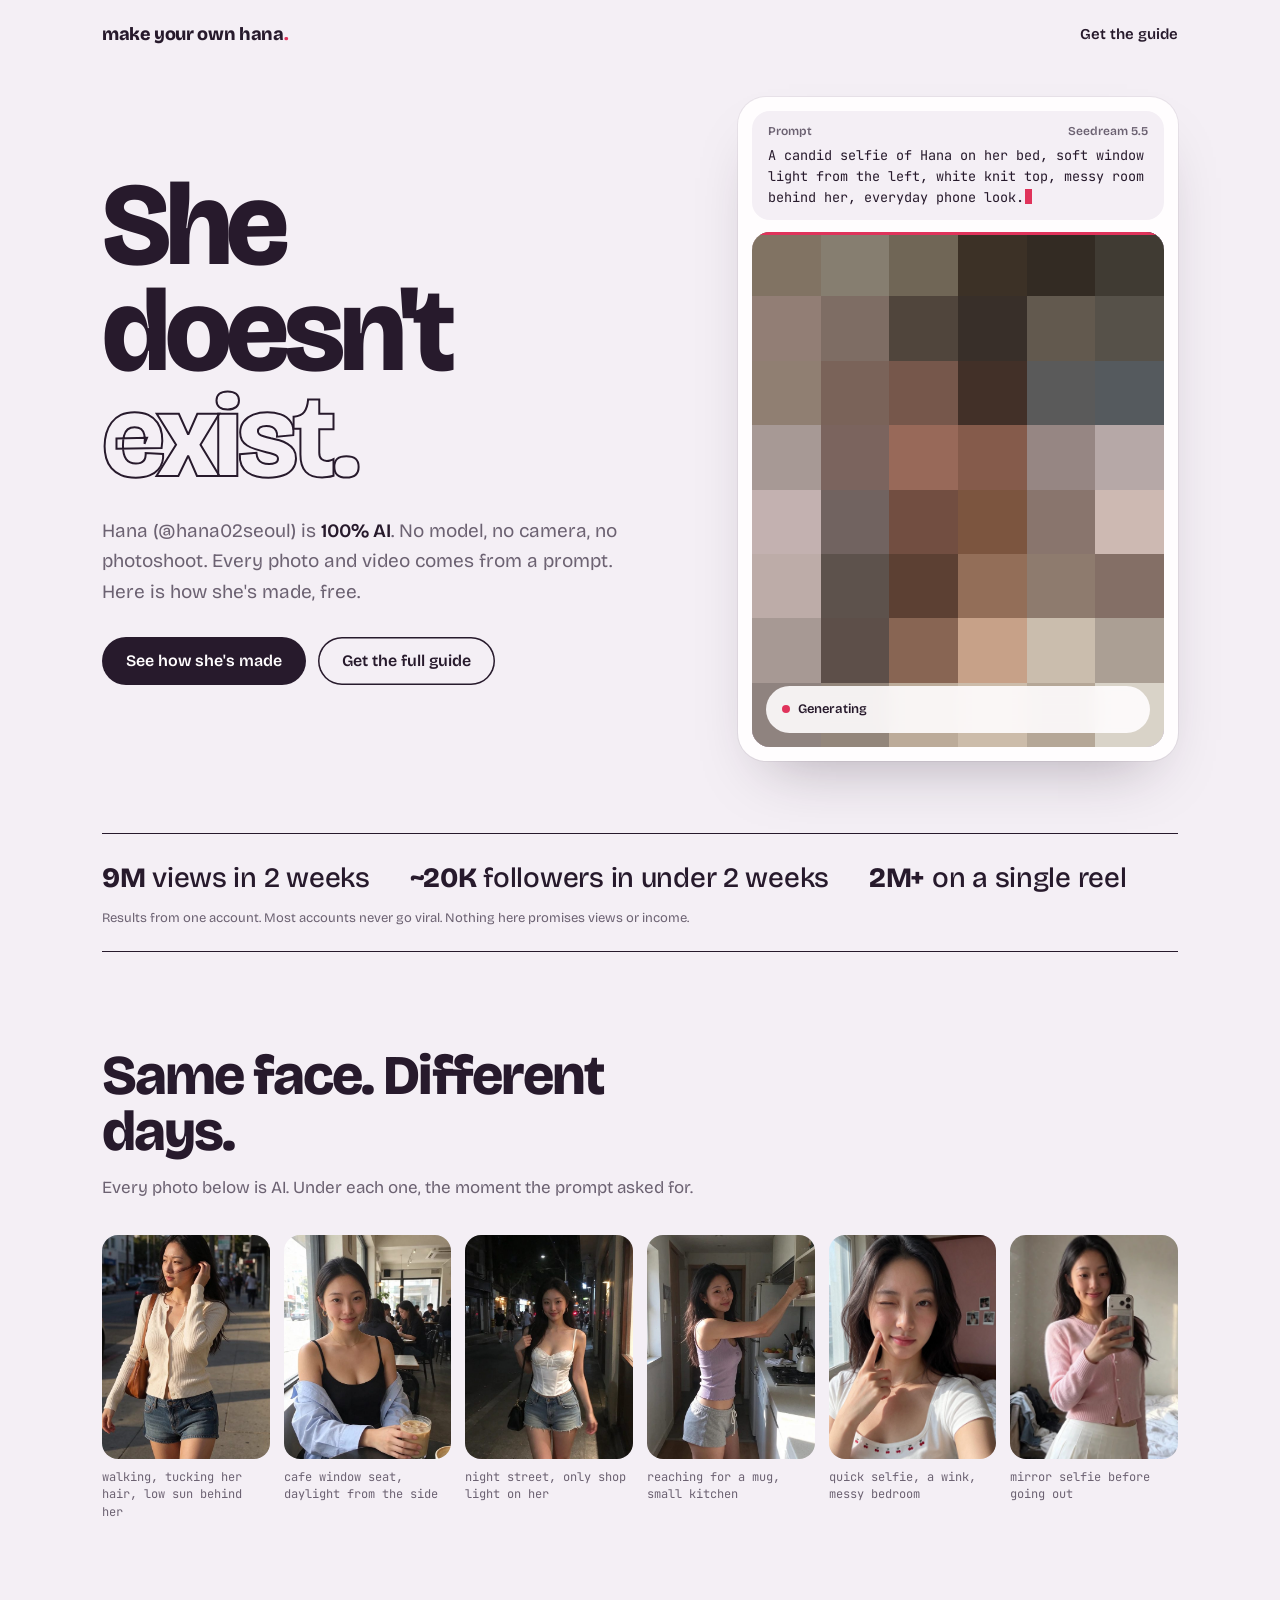
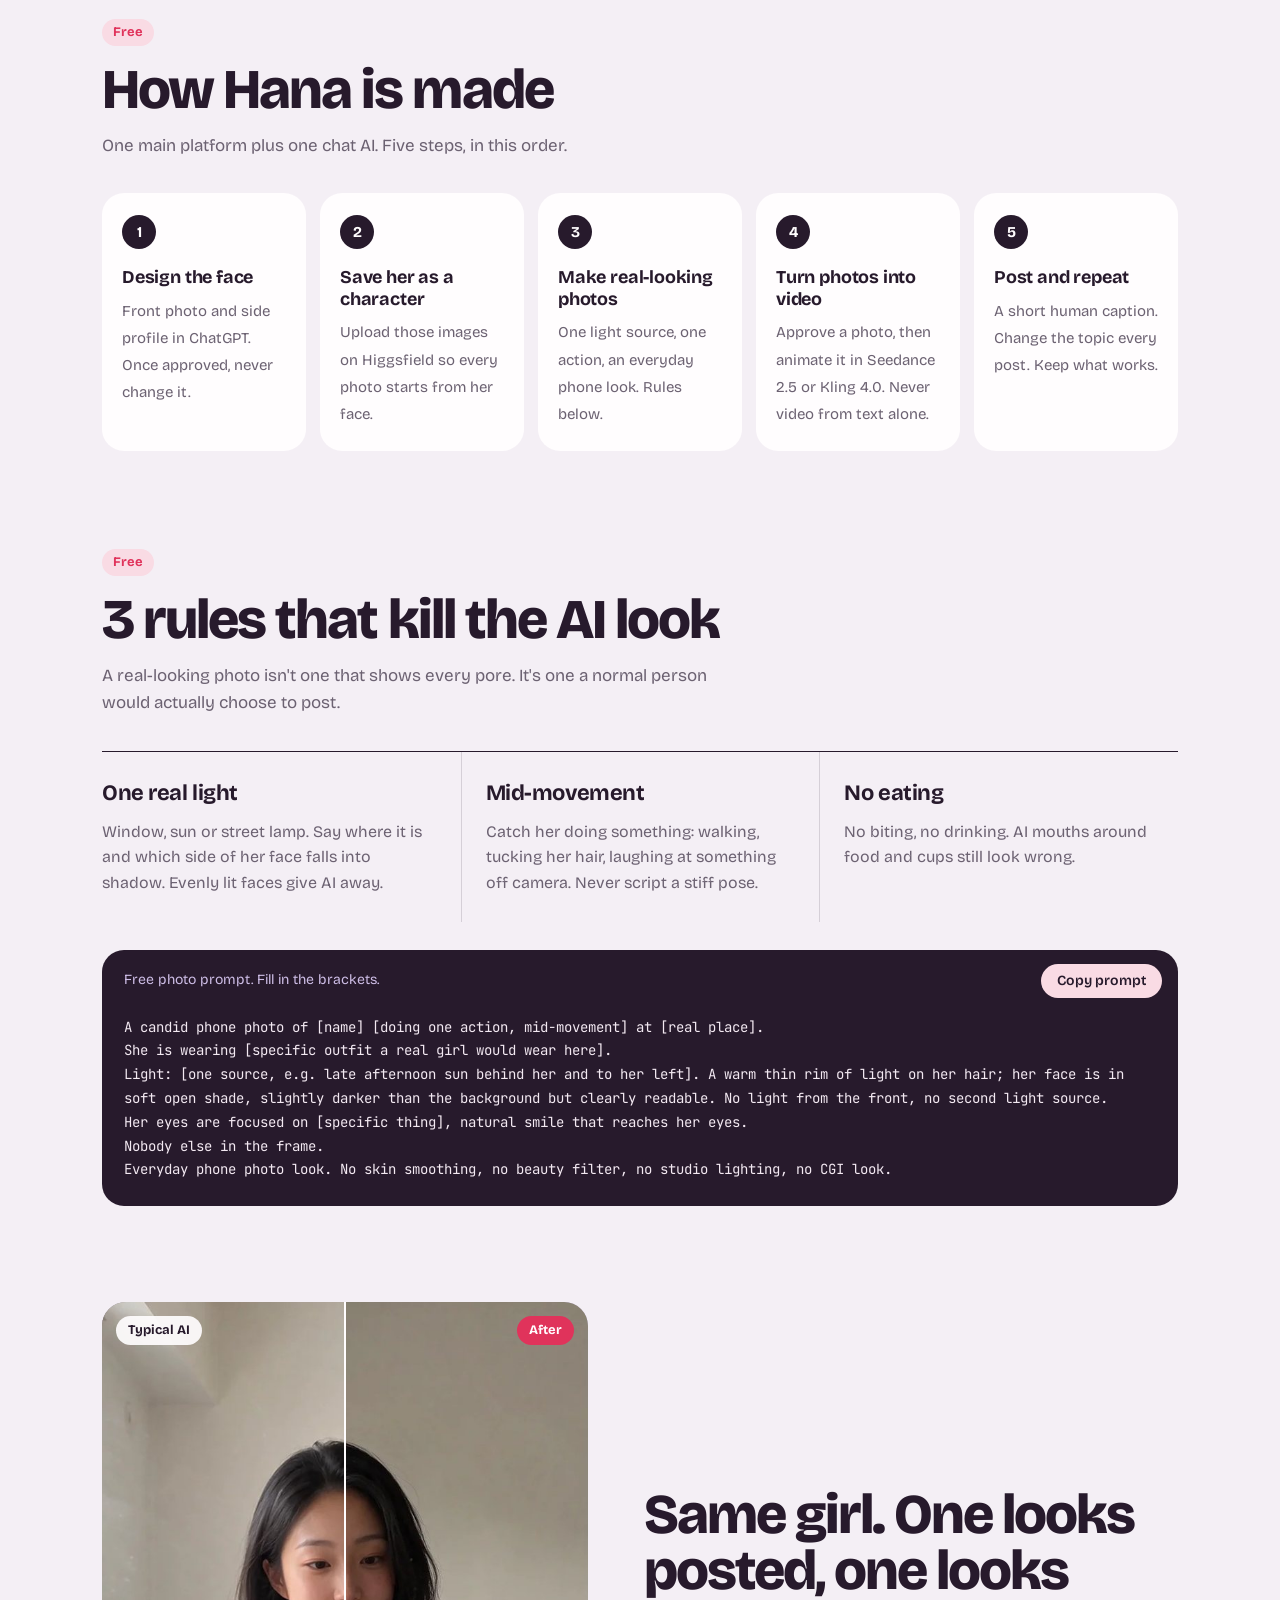
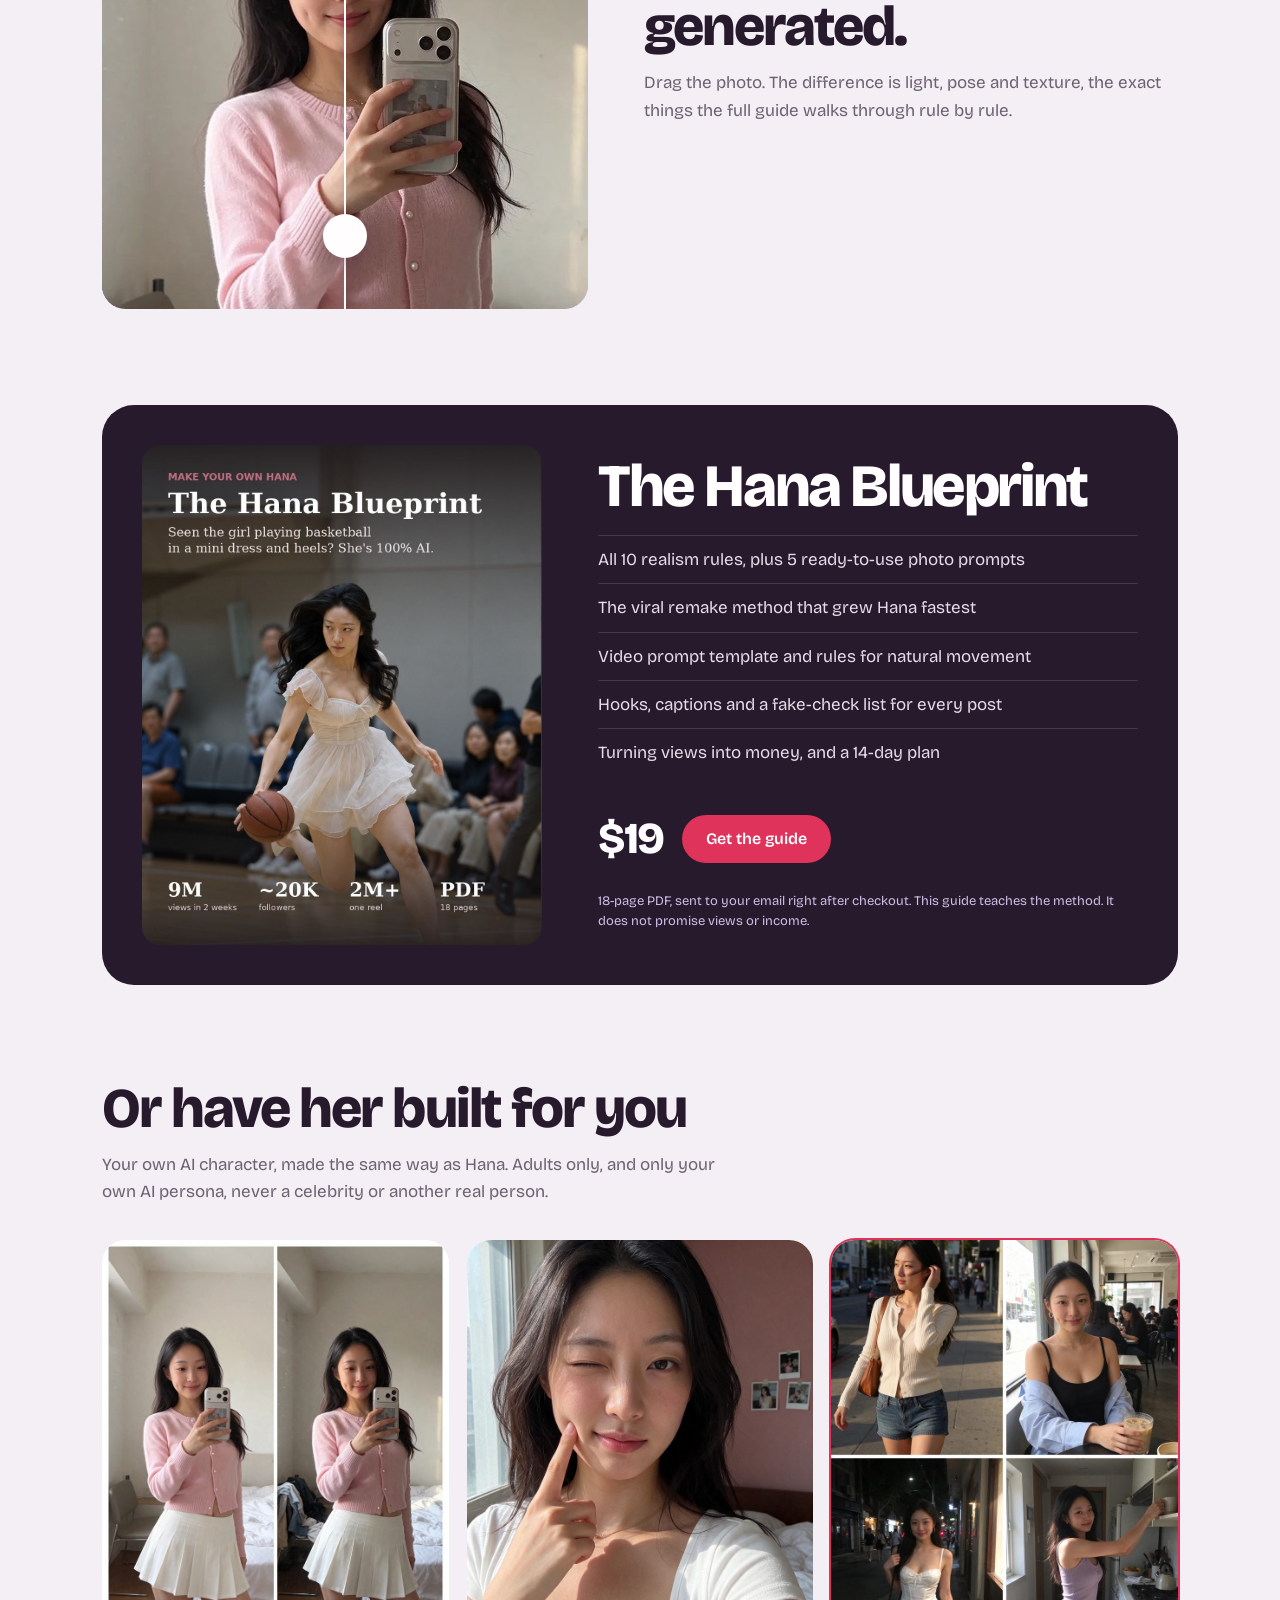
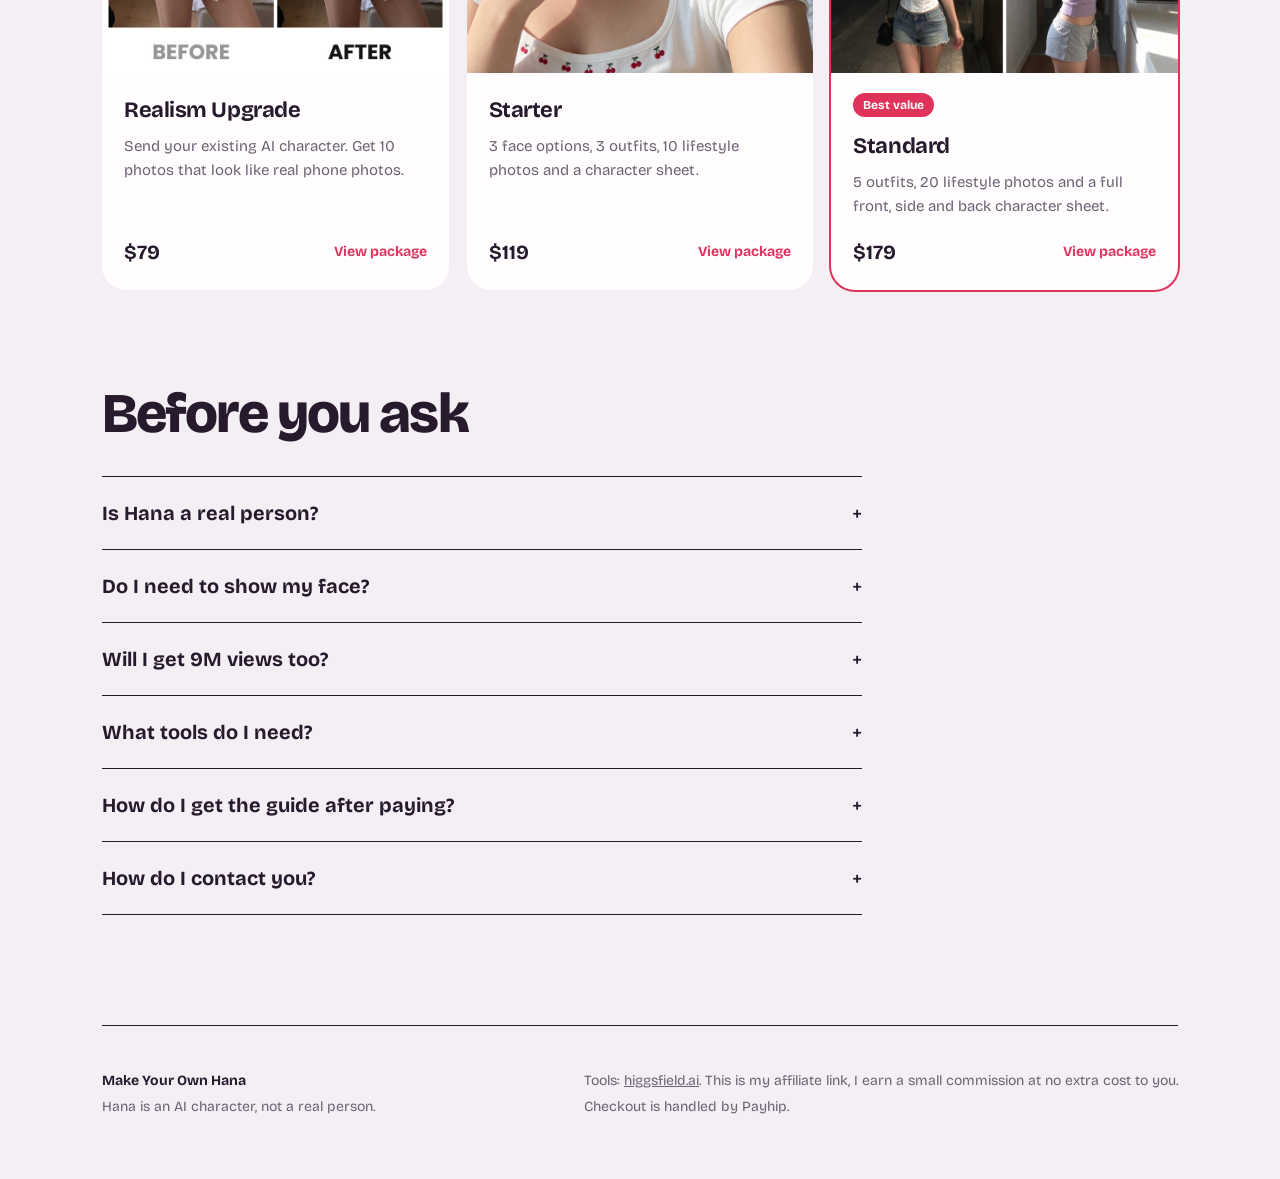
==== index.html @ d0e27e8e "Rename package images so browsers load the new Seedream versions Co-Authored-By: Claude Opus 5.5 <no" ====
<!DOCTYPE html>
<html lang="en">
<head>
<meta charset="utf-8">
<meta name="viewport" content="width=device-width, initial-scale=1">
<title>Hana is AI. Here's how she's made · Make Your Own Hana</title>
<meta name="description" content="Hana (@hana02seoul) is a 100% AI character. See how she is made, for free: the tools, the workflow and a real prompt you can copy.">
<meta property="og:title" content="Hana is AI. Here's how she's made">
<meta property="og:description" content="The tools, the workflow and a free prompt behind an AI character with 9M views in 2 weeks.">
<meta property="og:image" content="https://makeyourownhana.github.io/assets/hana-og-v2.jpg">
<meta property="og:type" content="website">
<meta name="theme-color" content="#f4eff5">
<link rel="preconnect" href="https://fonts.googleapis.com">
<link rel="preconnect" href="https://fonts.gstatic.com" crossorigin>
<link href="https://fonts.googleapis.com/css2?family=Bricolage+Grotesque:opsz,wght@12..96,400;12..96,500;12..96,700;12..96,800&family=JetBrains+Mono:wght@400;500&display=swap" rel="stylesheet">
<style>
:root{
  --pearl:#f4eff5; --plum:#271a2c; --cherry:#e0335b; --lilac:#cdbde6; --petal:#f9dbe4; --slate:#6c6272;
  --white:#fffdfe;
  --sans:"Bricolage Grotesque",system-ui,sans-serif; --mono:"JetBrains Mono",ui-monospace,monospace;
}
*{box-sizing:border-box}
html{scroll-behavior:smooth}
body{margin:0;background:var(--pearl);color:var(--plum);font:17px/1.6 var(--sans);font-optical-sizing:auto;-webkit-font-smoothing:antialiased}
img{display:block;max-width:100%}
a{color:inherit}
:focus-visible{outline:3px solid var(--cherry);outline-offset:3px;border-radius:6px}
.wrap{max-width:1120px;margin:0 auto;padding:0 22px}

/* buttons */
.btn{display:inline-flex;align-items:center;gap:8px;font:600 16px/1 var(--sans);text-decoration:none;padding:16px 24px;border-radius:999px;border:0;cursor:pointer}
.btn-main{background:var(--plum);color:var(--white)}
.btn-main:hover{background:var(--cherry)}
.btn-line{background:transparent;color:var(--plum);box-shadow:inset 0 0 0 1.5px var(--plum)}
.btn-line:hover{box-shadow:inset 0 0 0 1.5px var(--cherry);color:var(--cherry)}

/* nav */
.nav{display:flex;justify-content:space-between;align-items:center;padding:20px 0}
.logo{font-weight:800;font-size:18px;letter-spacing:-.02em;text-decoration:none}
.logo i{font-style:normal;color:var(--cherry)}
.nav a.small{font-size:15px;font-weight:600;text-decoration:none}

/* hero */
.hero{display:grid;grid-template-columns:1fr 440px;gap:56px;align-items:center;padding:28px 0 72px}
.hero h1{font-size:clamp(56px,9.2vw,124px);font-weight:800;line-height:.9;letter-spacing:-.045em;margin:0 0 26px}
.hero h1 span{display:block}
.hero h1 .ghost{color:transparent;-webkit-text-stroke:2px var(--plum)}
.lede{font-size:19px;color:var(--slate);max-width:28em;margin:0 0 30px}
.lede b{color:var(--plum);font-weight:600}
.ctas{display:flex;gap:12px;flex-wrap:wrap}

/* generator card */
.gen{background:var(--white);border-radius:28px;padding:14px;box-shadow:0 30px 60px -30px rgba(39,26,44,.35),0 0 0 1px rgba(39,26,44,.06)}
.gen-prompt{background:var(--pearl);border-radius:18px;padding:14px 16px 12px;font:13.5px/1.55 var(--mono);color:var(--plum);min-height:108px}
.gen-prompt .who{font:600 12px/1 var(--sans);color:var(--slate);margin-bottom:8px;display:flex;justify-content:space-between}
.caret{display:inline-block;width:7px;height:15px;background:var(--cherry);vertical-align:-2px;margin-left:1px;animation:blink 1s steps(1) infinite}
@keyframes blink{50%{opacity:0}}
.gen-frame{position:relative;margin-top:12px;border-radius:18px;overflow:hidden;aspect-ratio:4/5;background:linear-gradient(135deg,var(--petal),var(--lilac))}
.gen-frame canvas,.gen-frame img{position:absolute;inset:0;width:100%;height:100%;object-fit:cover}
.gen-frame canvas{image-rendering:pixelated;background:linear-gradient(135deg,var(--petal),var(--lilac))}
.gen-bar{position:absolute;left:14px;right:14px;bottom:14px;display:flex;justify-content:space-between;align-items:center;background:rgba(255,253,254,.9);backdrop-filter:blur(8px);border-radius:999px;padding:8px 8px 8px 16px;font:600 13px/1 var(--sans)}
.gen-bar .dot{width:8px;height:8px;border-radius:50%;background:var(--cherry);display:inline-block;margin-right:8px}
.gen-bar.done .dot{background:#2fae73}
.again{font:600 13px/1 var(--sans);border:0;background:var(--plum);color:var(--white);border-radius:999px;padding:9px 14px;cursor:pointer;visibility:hidden}
.gen-bar.done .again{visibility:visible}
.progress{position:absolute;left:0;top:0;height:3px;background:var(--cherry);width:0}

/* proof line */
.proof{border-top:1.5px solid var(--plum);border-bottom:1.5px solid var(--plum);padding:22px 0;display:flex;flex-wrap:wrap;gap:8px 40px;align-items:baseline}
.proof p{margin:0;font-size:clamp(20px,2.6vw,28px);font-weight:500;letter-spacing:-.01em}
.proof p strong{font-weight:800}
.proof small{display:block;flex-basis:100%;color:var(--slate);font-size:13px}

/* sections */
.sec{padding:96px 0 0}
.sec-head{max-width:620px;margin-bottom:34px}
.sec-head h2{font-size:clamp(34px,5vw,56px);font-weight:800;letter-spacing:-.035em;line-height:1;margin:0 0 14px}
.sec-head p{color:var(--slate);margin:0}
.free{display:inline-block;font:700 13px/1 var(--sans);background:var(--petal);color:var(--cherry);padding:7px 11px;border-radius:999px;margin-bottom:16px}

/* gallery: photo + the line that made it */
.strip{display:grid;grid-template-columns:repeat(6,1fr);gap:14px}
.shot figcaption{font:12px/1.45 var(--mono);color:var(--slate);margin-top:10px}
.shot img{border-radius:16px;aspect-ratio:3/4;object-fit:cover;width:100%}

/* steps */
.steps{list-style:none;margin:0;padding:0;counter-reset:s;display:grid;grid-template-columns:repeat(5,1fr);gap:14px}
.steps li{counter-increment:s;background:var(--white);border-radius:22px;padding:22px 20px 24px}
.steps li::before{content:counter(s);display:grid;place-items:center;width:34px;height:34px;border-radius:50%;background:var(--plum);color:var(--white);font-weight:700;font-size:15px;margin-bottom:18px}
.steps b{display:block;font-size:18px;line-height:1.2;margin-bottom:8px;letter-spacing:-.01em}
.steps span{color:var(--slate);font-size:15px;line-height:1.5}

/* rules */
.rules{display:grid;grid-template-columns:repeat(3,1fr);gap:0;border-top:1.5px solid var(--plum)}
.rule{padding:24px 24px 26px 0}
.rule+.rule{padding-left:24px;border-left:1px solid rgba(39,26,44,.15)}
.rule h3{margin:0 0 8px;font-size:22px;letter-spacing:-.02em}
.rule p{margin:0;color:var(--slate);font-size:16px}
.prompt{background:var(--plum);color:#f3e9f2;border-radius:22px;margin-top:28px;overflow:hidden}
.prompt-head{display:flex;justify-content:space-between;align-items:center;padding:14px 16px 14px 22px;font-size:14px;color:var(--lilac)}
.copy{font:600 14px/1 var(--sans);background:var(--petal);color:var(--plum);border:0;border-radius:999px;padding:10px 16px;cursor:pointer}
.prompt pre{margin:0;padding:4px 22px 24px;white-space:pre-wrap;font:14px/1.7 var(--mono)}

/* before / after */
.ba-wrap{display:grid;grid-template-columns:1fr 1.1fr;gap:56px;align-items:center}
.ba{position:relative;border-radius:24px;overflow:hidden;aspect-ratio:4/5;width:100%;max-width:520px;user-select:none;touch-action:pan-y;background:var(--lilac)}
.ba img{position:absolute;inset:0;width:100%;height:100%;object-fit:cover;object-position:50% 18%}
.ba .before{clip-path:inset(0 calc(100% - var(--x,50%)) 0 0)}
.ba .handle{position:absolute;top:0;bottom:0;left:var(--x,50%);width:2px;background:var(--white);transform:translateX(-1px)}
.ba .handle::after{content:"";position:absolute;top:88%;left:50%;width:44px;height:44px;margin:-22px 0 0 -22px;border-radius:50%;background:var(--white);box-shadow:0 6px 20px rgba(39,26,44,.3)}
.ba .tag{position:absolute;top:14px;font:700 13px/1 var(--sans);background:rgba(255,253,254,.92);padding:8px 12px;border-radius:999px}
.ba .tag.l{left:14px}.ba .tag.r{right:14px;background:var(--cherry);color:var(--white)}
.ba input{position:absolute;inset:0;width:100%;height:100%;opacity:0;cursor:ew-resize;margin:0}

/* offer */
.offer{display:grid;grid-template-columns:400px 1fr;gap:56px;align-items:center;background:var(--plum);color:var(--white);border-radius:32px;padding:40px}
.offer img{border-radius:18px;width:100%}
.offer h2{font-size:clamp(36px,5vw,60px);font-weight:800;letter-spacing:-.04em;line-height:.95;margin:0 0 20px}
.offer ul{margin:0 0 28px;padding:0;list-style:none}
.offer li{padding:10px 0;border-top:1px solid rgba(255,255,255,.14);color:#e6dbe8}
.buy{display:flex;align-items:center;gap:18px;flex-wrap:wrap}
.price{font-size:44px;font-weight:800;letter-spacing:-.03em}
.offer .btn-main{background:var(--cherry)}
.offer .btn-main:hover{background:var(--white);color:var(--plum)}
.offer small{display:block;margin-top:16px;color:var(--lilac);font-size:13px}

/* packages */
.pkgs{display:grid;grid-template-columns:repeat(3,1fr);gap:18px}
.pkg{background:var(--white);border-radius:24px;overflow:hidden;text-decoration:none;display:flex;flex-direction:column}
.pkg img{aspect-ratio:4/5;object-fit:cover;width:100%}
.pkg .body{padding:20px 22px 22px;display:flex;flex-direction:column;flex:1}
.pkg h3{margin:0 0 6px;font-size:22px;letter-spacing:-.02em}
.pkg p{margin:0 0 18px;color:var(--slate);font-size:15px;flex:1}
.pkg .row{display:flex;justify-content:space-between;align-items:center;font-weight:700;font-size:20px}
.pkg .row span{font-size:14px;color:var(--cherry)}
.pkg:hover .row span{text-decoration:underline}
.pkg.best{box-shadow:0 0 0 2px var(--cherry)}
.pkg .flag{align-self:flex-start;font:700 12px/1 var(--sans);background:var(--cherry);color:var(--white);padding:6px 10px;border-radius:999px;margin-bottom:12px}

/* faq */
.faq{max-width:760px}
.faq details{border-top:1.5px solid var(--plum);padding:20px 0}
.faq details:last-of-type{border-bottom:1.5px solid var(--plum)}
.faq summary{cursor:pointer;font-weight:700;font-size:20px;list-style:none;display:flex;justify-content:space-between;gap:20px}
.faq summary::-webkit-details-marker{display:none}
.faq summary::after{content:"+";font-weight:500}
.faq details[open] summary::after{content:"−"}
.faq p{color:var(--slate);margin:12px 0 0}

footer{margin-top:110px;padding:40px 0 56px;border-top:1.5px solid var(--plum);font-size:14px;color:var(--slate);display:flex;justify-content:space-between;gap:24px;flex-wrap:wrap}
footer p{margin:4px 0}
footer b{color:var(--plum)}

@media (max-width:900px){
  .hero{grid-template-columns:1fr;gap:36px;padding-bottom:56px}
  .gen{max-width:460px}
  .strip{grid-template-columns:repeat(6,62%);overflow-x:auto;scroll-snap-type:x mandatory;padding-bottom:6px}
  .shot{scroll-snap-align:start}
  .steps{grid-template-columns:1fr}
  .rules{grid-template-columns:1fr}
  .rule,.rule+.rule{padding:20px 0;border-left:0;border-top:1px solid rgba(39,26,44,.15)}
  .rule:first-child{border-top:0}
  .ba-wrap,.offer{grid-template-columns:1fr;gap:28px}
  .offer{padding:22px;border-radius:26px}
  .pkgs{grid-template-columns:1fr}
  .sec{padding-top:72px}
  body{font-size:16px}
}
@media (prefers-reduced-motion:reduce){
  html{scroll-behavior:auto}
  .caret{animation:none}
}
</style>
</head>
<body>
<div class="wrap">

  <nav class="nav">
    <a class="logo" href="#">make your own hana<i>.</i></a>
    <a class="small" href="#guide">Get the guide</a>
  </nav>

  <header class="hero">
    <div>
      <h1><span>She</span><span>doesn't</span><span class="ghost">exist.</span></h1>
      <p class="lede">Hana (@hana02seoul) is <b>100% AI</b>. No model, no camera, no photoshoot. Every photo and video comes from a prompt. Here is how she's made, free.</p>
      <div class="ctas">
        <a class="btn btn-main" href="#free">See how she's made</a>
        <a class="btn btn-line" href="#guide">Get the full guide</a>
      </div>
    </div>

    <div class="gen" aria-label="A prompt generating a photo of Hana">
      <div class="gen-prompt">
        <div class="who"><span>Prompt</span><span>Seedream 5.5</span></div>
        <span id="typed"></span><span class="caret" id="caret"></span>
      </div>
      <div class="gen-frame">
        <img id="final" src="assets/hana-hero.jpg" alt="AI-generated selfie of Hana on her bed">
        <canvas id="pix" aria-hidden="true"></canvas>
        <div class="progress" id="prog"></div>
        <div class="gen-bar" id="bar"><span id="status"><i class="dot"></i>Waiting for prompt</span><button class="again" id="again" type="button">Generate again</button></div>
      </div>
    </div>
  </header>

  <div class="proof">
    <p><strong>9M</strong> views in 2 weeks</p>
    <p><strong>~20K</strong> followers in under 2 weeks</p>
    <p><strong>2M+</strong> on a single reel</p>
    <small>Results from one account. Most accounts never go viral. Nothing here promises views or income.</small>
  </div>

  <section class="sec">
    <div class="sec-head">
      <h2>Same face. Different days.</h2>
      <p>Every photo below is AI. Under each one, the moment the prompt asked for.</p>
    </div>
    <div class="strip">
      <figure class="shot" style="margin:0"><img src="assets/hana-g1.jpg" alt="AI photo of Hana walking on a sunny street" loading="lazy"><figcaption>walking, tucking her hair, low sun behind her</figcaption></figure>
      <figure class="shot" style="margin:0"><img src="assets/hana-g2.jpg" alt="AI photo of Hana at a cafe window" loading="lazy"><figcaption>cafe window seat, daylight from the side</figcaption></figure>
      <figure class="shot" style="margin:0"><img src="assets/hana-g3.jpg" alt="AI photo of Hana walking at night" loading="lazy"><figcaption>night street, only shop light on her</figcaption></figure>
      <figure class="shot" style="margin:0"><img src="assets/hana-g4.jpg" alt="AI photo of Hana reaching into a kitchen cabinet" loading="lazy"><figcaption>reaching for a mug, small kitchen</figcaption></figure>
      <figure class="shot" style="margin:0"><img src="assets/hana-wink.jpg" alt="AI selfie of Hana winking" loading="lazy"><figcaption>quick selfie, a wink, messy bedroom</figcaption></figure>
      <figure class="shot" style="margin:0"><img src="assets/hana-after.jpg" alt="AI mirror selfie of Hana" loading="lazy"><figcaption>mirror selfie before going out</figcaption></figure>
    </div>
  </section>

  <section class="sec" id="free">
    <div class="sec-head">
      <span class="free">Free</span>
      <h2>How Hana is made</h2>
      <p>One main platform plus one chat AI. Five steps, in this order.</p>
    </div>
    <ol class="steps">
      <li><b>Design the face</b><span>Front photo and side profile in ChatGPT. Once approved, never change it.</span></li>
      <li><b>Save her as a character</b><span>Upload those images on Higgsfield so every photo starts from her face.</span></li>
      <li><b>Make real-looking photos</b><span>One light source, one action, an everyday phone look. Rules below.</span></li>
      <li><b>Turn photos into video</b><span>Approve a photo, then animate it in Seedance 2.5 or Kling 4.0. Never video from text alone.</span></li>
      <li><b>Post and repeat</b><span>A short human caption. Change the topic every post. Keep what works.</span></li>
    </ol>
  </section>

  <section class="sec">
    <div class="sec-head">
      <span class="free">Free</span>
      <h2>3 rules that kill the AI look</h2>
      <p>A real-looking photo isn't one that shows every pore. It's one a normal person would actually choose to post.</p>
    </div>
    <div class="rules">
      <div class="rule"><h3>One real light</h3><p>Window, sun or street lamp. Say where it is and which side of her face falls into shadow. Evenly lit faces give AI away.</p></div>
      <div class="rule"><h3>Mid-movement</h3><p>Catch her doing something: walking, tucking her hair, laughing at something off camera. Never script a stiff pose.</p></div>
      <div class="rule"><h3>No eating</h3><p>No biting, no drinking. AI mouths around food and cups still look wrong.</p></div>
    </div>
    <div class="prompt">
      <div class="prompt-head"><span>Free photo prompt. Fill in the brackets.</span><button class="copy" type="button" data-target="p-photo">Copy prompt</button></div>
<pre id="p-photo">A candid phone photo of [name] [doing one action, mid-movement] at [real place].
She is wearing [specific outfit a real girl would wear here].
Light: [one source, e.g. late afternoon sun behind her and to her left]. A warm thin rim of light on her hair; her face is in soft open shade, slightly darker than the background but clearly readable. No light from the front, no second light source.
Her eyes are focused on [specific thing], natural smile that reaches her eyes.
Nobody else in the frame.
Everyday phone photo look. No skin smoothing, no beauty filter, no studio lighting, no CGI look.</pre>
    </div>
  </section>

  <section class="sec">
    <div class="ba-wrap">
      <div class="ba" id="ba" style="--x:50%">
        <img class="after" src="assets/hana-after.jpg" alt="After: realistic phone-photo version">
        <img class="before" src="assets/hana-before.jpg" alt="Before: typical AI render">
        <div class="handle"></div>
        <span class="tag l">Typical AI</span><span class="tag r">After</span>
        <input type="range" min="0" max="100" value="50" id="baRange" aria-label="Drag to compare before and after">
      </div>
      <div class="sec-head" style="margin:0">
        <h2>Same girl. One looks posted, one looks generated.</h2>
        <p>Drag the photo. The difference is light, pose and texture, the exact things the full guide walks through rule by rule.</p>
      </div>
    </div>
  </section>

  <section class="sec" id="guide">
    <div class="offer">
      <img src="assets/hana-blueprint.jpg" alt="The Hana Blueprint cover" loading="lazy">
      <div>
        <h2>The Hana Blueprint</h2>
        <ul>
          <li>All 10 realism rules, plus 5 ready-to-use photo prompts</li>
          <li>The viral remake method that grew Hana fastest</li>
          <li>Video prompt template and rules for natural movement</li>
          <li>Hooks, captions and a fake-check list for every post</li>
          <li>Turning views into money, and a 14-day plan</li>
        </ul>
        <div class="buy"><span class="price">$19</span><a class="btn btn-main" href="https://payhip.com/b/Blaw1">Get the guide</a></div>
        <small>18-page PDF, sent to your email right after checkout. This guide teaches the method. It does not promise views or income.</small>
      </div>
    </div>
  </section>

  <section class="sec">
    <div class="sec-head">
      <h2>Or have her built for you</h2>
      <p>Your own AI character, made the same way as Hana. Adults only, and only your own AI persona, never a celebrity or another real person.</p>
    </div>
    <div class="pkgs">
      <a class="pkg" href="https://payhip.com/b/854OE">
        <img src="assets/hana-realism-v2.jpg" alt="Realism upgrade before and after" loading="lazy">
        <div class="body"><h3>Realism Upgrade</h3><p>Send your existing AI character. Get 10 photos that look like real phone photos.</p><div class="row">$79 <span>View package</span></div></div>
      </a>
      <a class="pkg" href="https://payhip.com/b/GBrcQ">
        <img src="assets/hana-wink.jpg" alt="Starter package example" loading="lazy">
        <div class="body"><h3>Starter</h3><p>3 face options, 3 outfits, 10 lifestyle photos and a character sheet.</p><div class="row">$119 <span>View package</span></div></div>
      </a>
      <a class="pkg best" href="https://payhip.com/b/8gdJG">
        <img src="assets/hana-standard-v2.jpg" alt="Standard package example" loading="lazy">
        <div class="body"><span class="flag">Best value</span><h3>Standard</h3><p>5 outfits, 20 lifestyle photos and a full front, side and back character sheet.</p><div class="row">$179 <span>View package</span></div></div>
      </a>
    </div>
  </section>

  <section class="sec faq">
    <div class="sec-head"><h2>Before you ask</h2></div>
    <details><summary>Is Hana a real person?</summary><p>No. Hana is fully AI-generated, and her Instagram is labelled as AI.</p></details>
    <details><summary>Do I need to show my face?</summary><p>No. That's the point. The character is the face.</p></details>
    <details><summary>Will I get 9M views too?</summary><p>Nobody can promise that. Hana's numbers come from one account, and most accounts never go viral. What you get is the method and the mistakes to avoid.</p></details>
    <details><summary>What tools do I need?</summary><p>Higgsfield for photos and videos, and ChatGPT for the first face design. Check current prices yourself before you pay.</p></details>
    <details><summary>How do I get the guide after paying?</summary><p>Checkout runs on Payhip. The PDF is emailed to you automatically right after payment.</p></details>
    <details><summary>How do I contact you?</summary><p>Email <a href="mailto:hana02seoul@gmail.com">hana02seoul@gmail.com</a>.</p></details>
  </section>

  <footer>
    <div>
      <p><b>Make Your Own Hana</b></p>
      <p>Hana is an AI character, not a real person.</p>
    </div>
    <div>
      <p>Tools: <a href="https://higgsfield.ai?fpr=alittleai">higgsfield.ai</a>. This is my affiliate link, I earn a small commission at no extra cost to you.</p>
      <p>Checkout is handled by Payhip.</p>
    </div>
  </footer>

</div>
<script>
(function(){
  var text="A candid selfie of Hana on her bed, soft window light from the left, white knit top, messy room behind her, everyday phone look.";
  var typed=document.getElementById('typed'),caret=document.getElementById('caret'),
      cv=document.getElementById('pix'),img=document.getElementById('final'),
      bar=document.getElementById('bar'),status=document.getElementById('status'),
      prog=document.getElementById('prog'),again=document.getElementById('again'),
      ctx=cv.getContext('2d');
  var reduce=window.matchMedia('(prefers-reduced-motion: reduce)').matches;
  var run=0;

  function setStatus(t,done){status.innerHTML='<i class="dot"></i>'+t;bar.classList.toggle('done',!!done)}
  function size(){var r=cv.getBoundingClientRect();cv.width=Math.round(r.width);cv.height=Math.round(r.height)}
  function cover(sw,sh,dw,dh){var s=Math.max(dw/sw,dh/sh);return [(sw-dw/s)/2,(sh-dh/s)/2,dw/s,dh/s]}
  function draw(block){
    var w=cv.width,h=cv.height,sw=Math.max(1,Math.round(w/block)),sh=Math.max(1,Math.round(h/block));
    var c=cover(img.naturalWidth,img.naturalHeight,w,h);
    var t=document.createElement('canvas');t.width=sw;t.height=sh;
    t.getContext('2d').drawImage(img,c[0],c[1],c[2],c[3],0,0,sw,sh);
    ctx.imageSmoothingEnabled=false;ctx.clearRect(0,0,w,h);ctx.drawImage(t,0,0,sw,sh,0,0,w,h);
  }
  function finish(){cv.style.opacity=0;prog.style.width='100%';setStatus('Done in 4.2s',true);caret.style.display='none'}

  function start(){
    var id=++run;
    typed.textContent='';caret.style.display='';cv.style.opacity=1;cv.style.transition='none';
    prog.style.transition='none';prog.style.width='0';
    if(reduce){typed.textContent=text;finish();return}
    size();ctx.fillStyle='#e9dff0';ctx.fillRect(0,0,cv.width,cv.height);
    setStatus('Writing prompt',false);
    var i=0;
    (function type(){
      if(id!==run)return;
      i+=2;typed.textContent=text.slice(0,i);
      if(i<text.length){setTimeout(type,28)}else{render()}
    })();
    function render(){
      setStatus('Generating',false);
      prog.style.transition='width 2.6s linear';prog.style.width='100%';
      var steps=[64,40,24,14,8,4,2],k=0;
      (function step(){
        if(id!==run)return;
        draw(steps[k]);k++;
        if(k<steps.length){setTimeout(step,370)}
        else{cv.style.transition='opacity .5s ease';setTimeout(function(){if(id===run)finish()},120)}
      })();
    }
  }
  again.addEventListener('click',start);
  function go(){
    if('IntersectionObserver' in window){
      var io=new IntersectionObserver(function(e){if(e[0].isIntersecting){io.disconnect();start()}},{threshold:.4});
      io.observe(cv);
    }else start();
  }
  if(img.complete&&img.naturalWidth)go();else img.addEventListener('load',go);

  // before / after
  var ba=document.getElementById('ba'),r=document.getElementById('baRange');
  r.addEventListener('input',function(){ba.style.setProperty('--x',r.value+'%')});

  // copy
  document.querySelectorAll('.copy').forEach(function(btn){
    btn.addEventListener('click',function(){
      var t=document.getElementById(btn.dataset.target).innerText,orig=btn.textContent;
      function done(){btn.textContent='Copied';setTimeout(function(){btn.textContent=orig},1600)}
      function fallback(){var a=document.createElement('textarea');a.value=t;document.body.appendChild(a);a.select();try{document.execCommand('copy');done()}catch(e){btn.textContent='Long-press to copy'}document.body.removeChild(a)}
      if(navigator.clipboard&&window.isSecureContext){navigator.clipboard.writeText(t).then(done,fallback)}else fallback();
    });
  });
})();
</script>
</body>
</html>
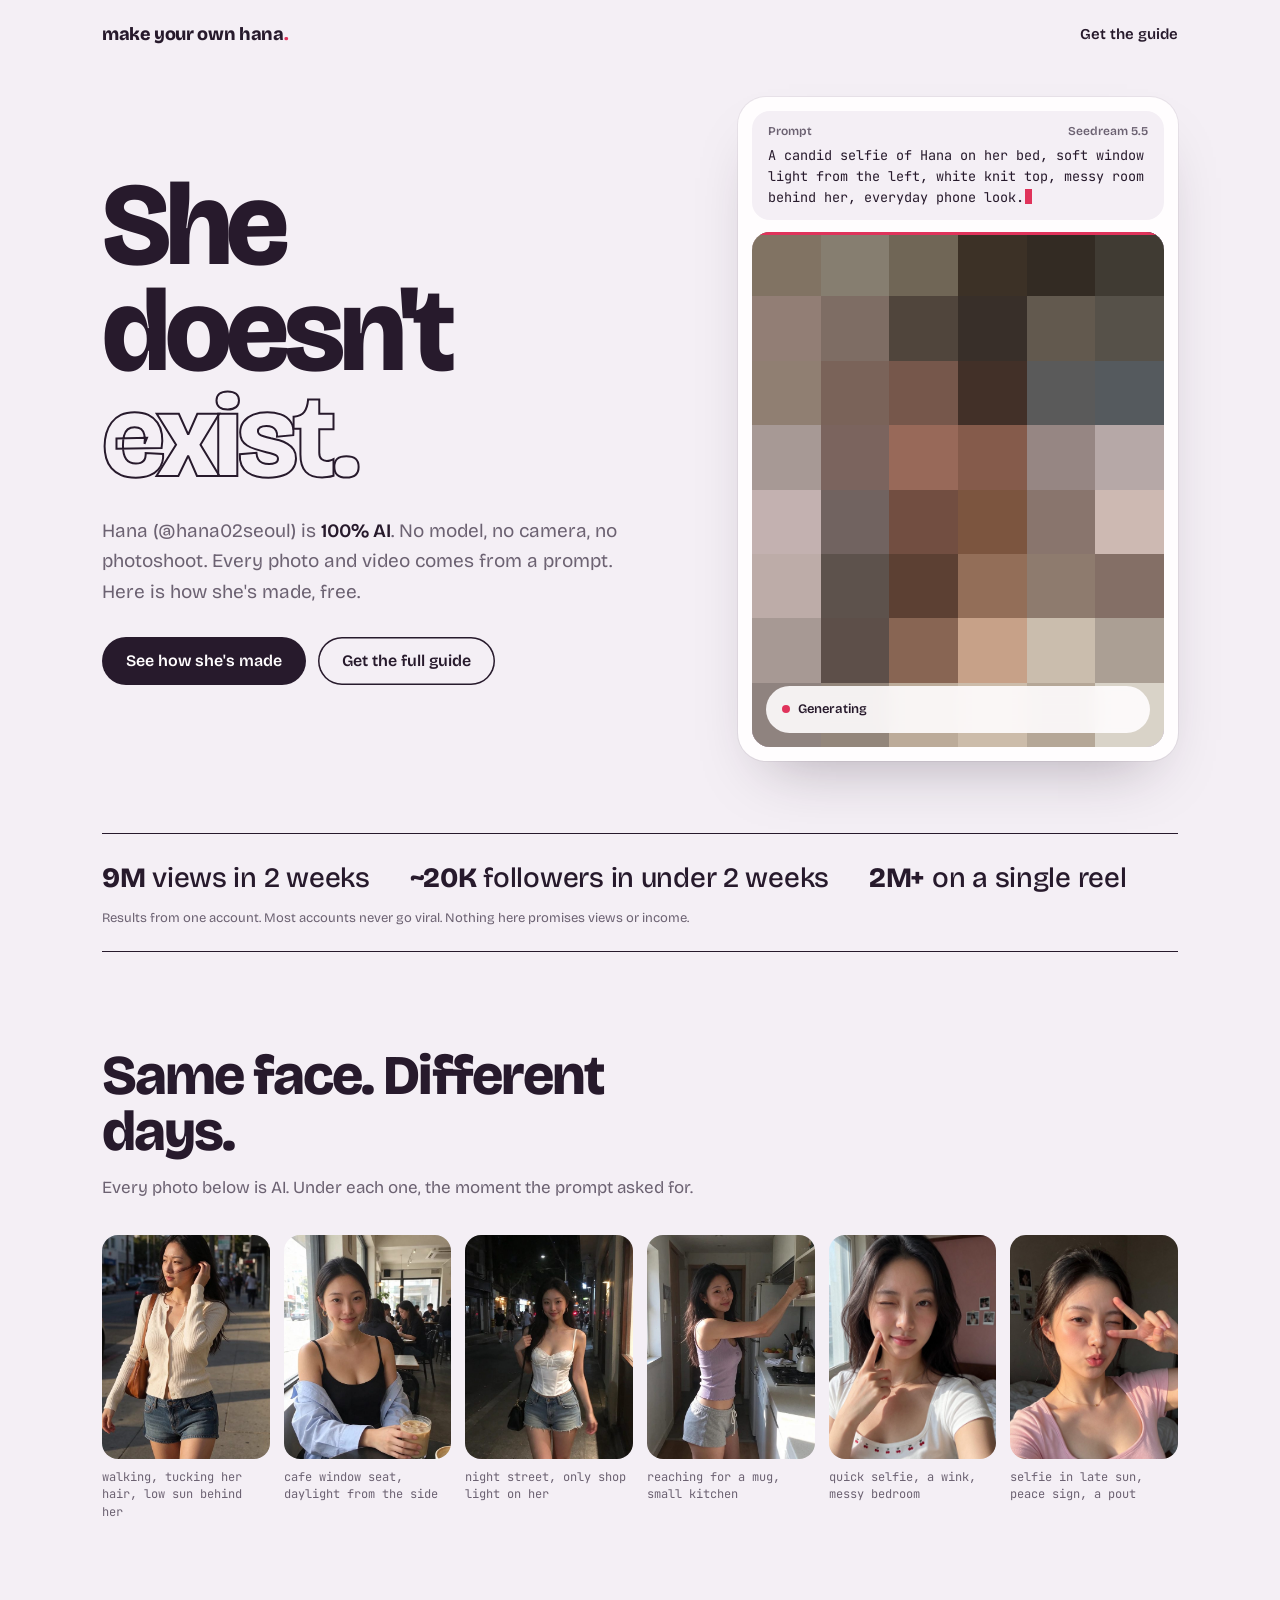
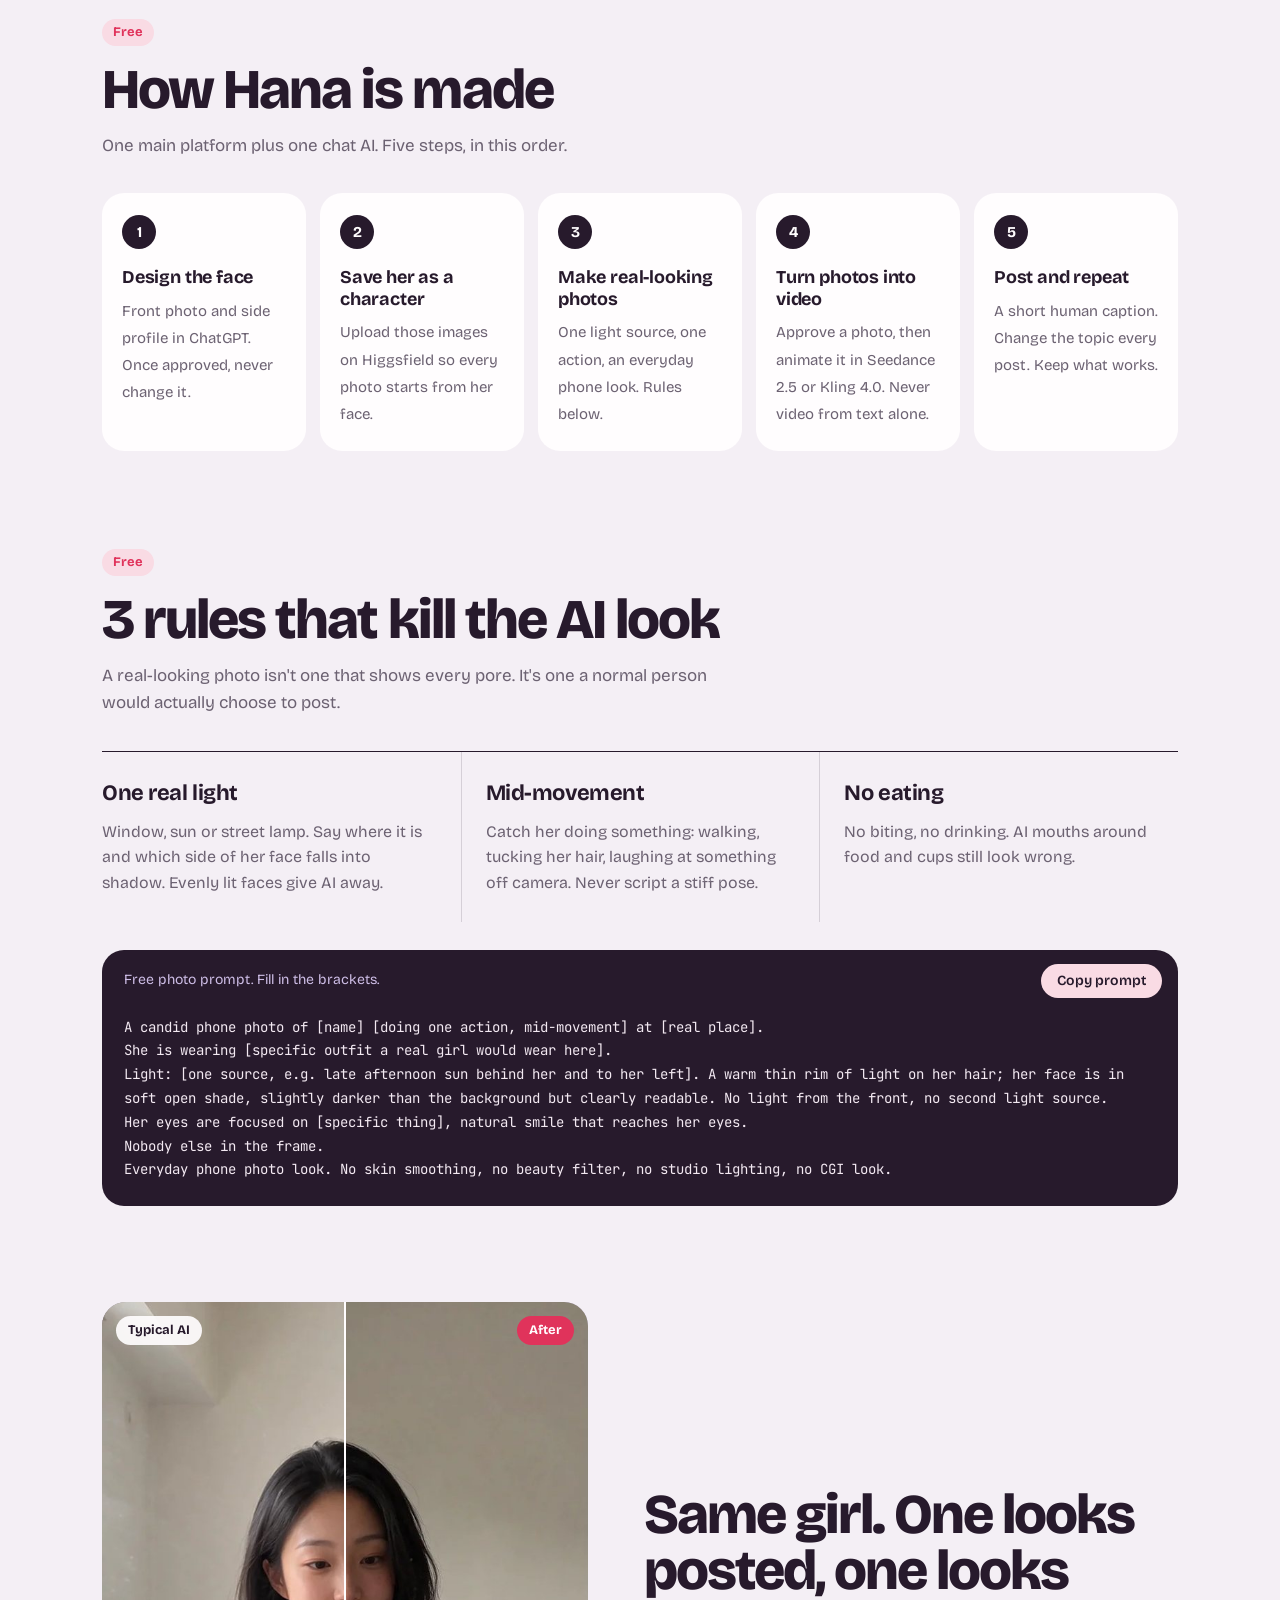
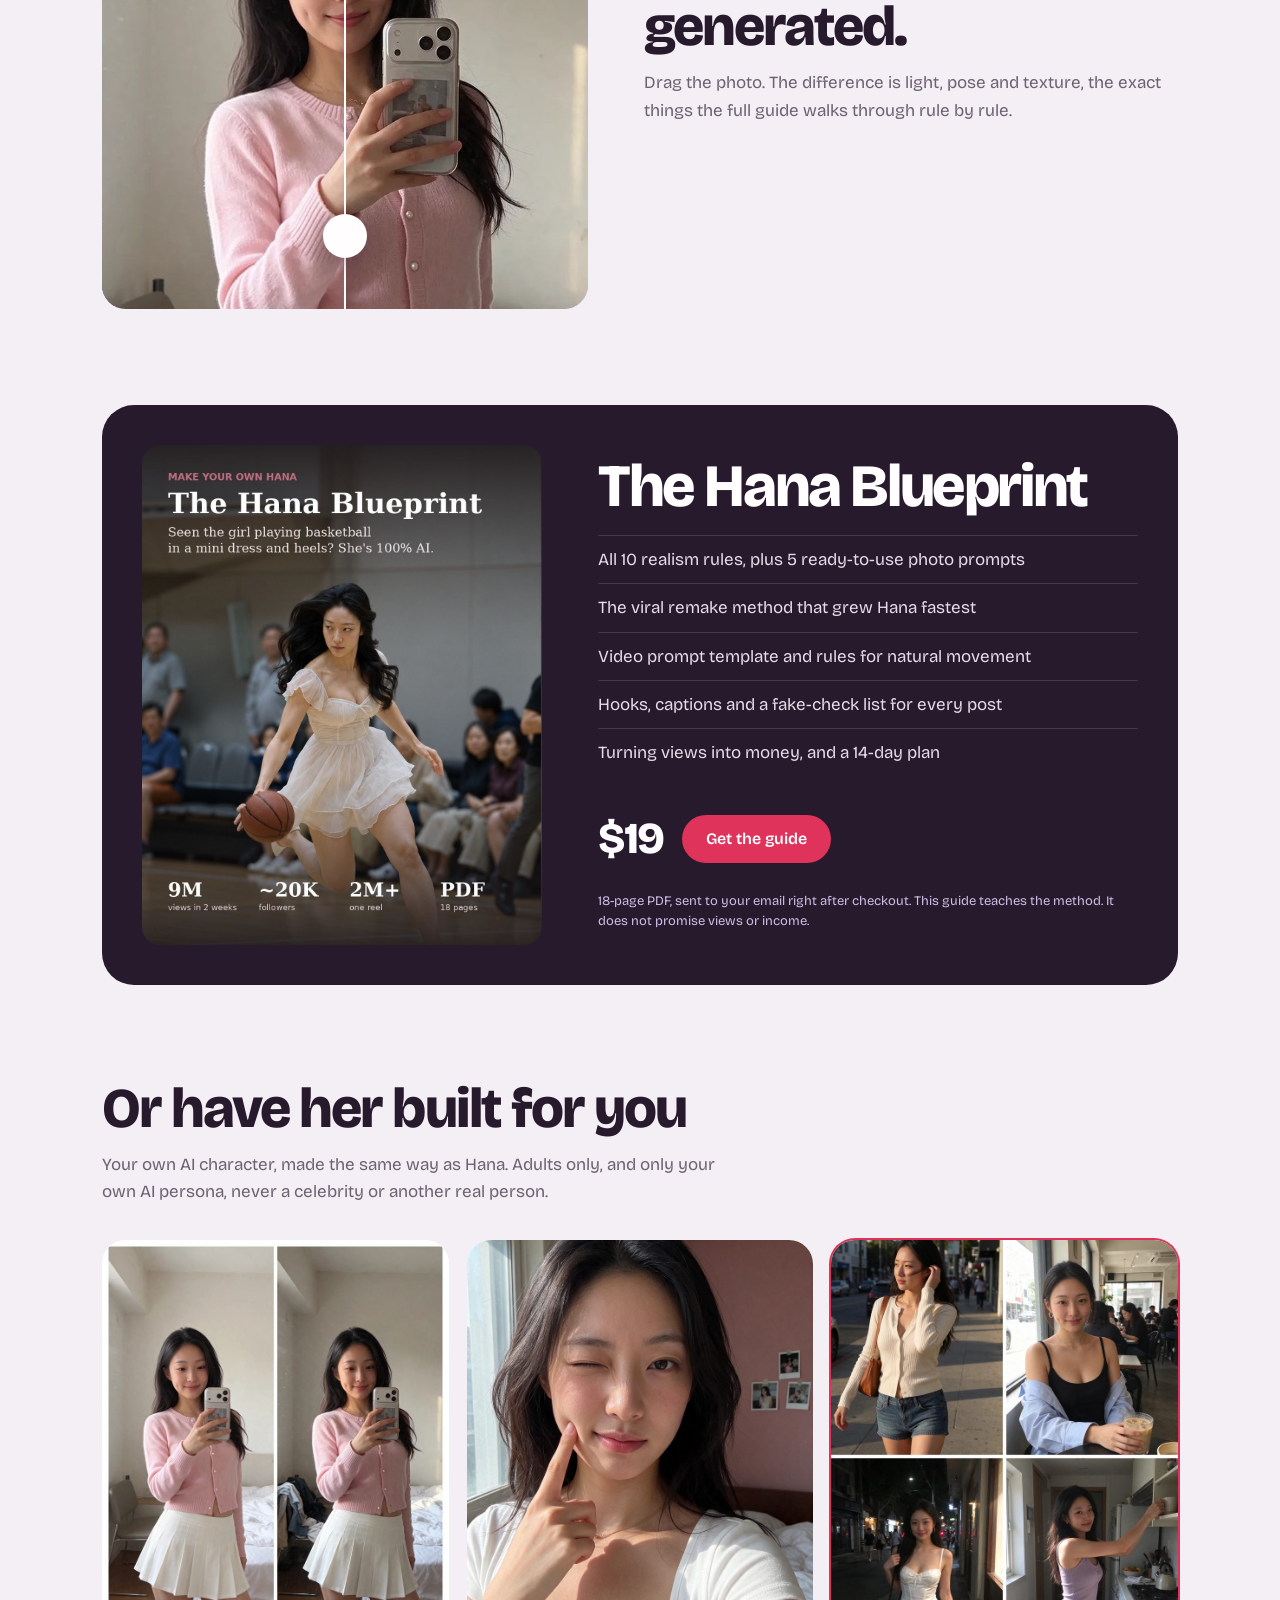
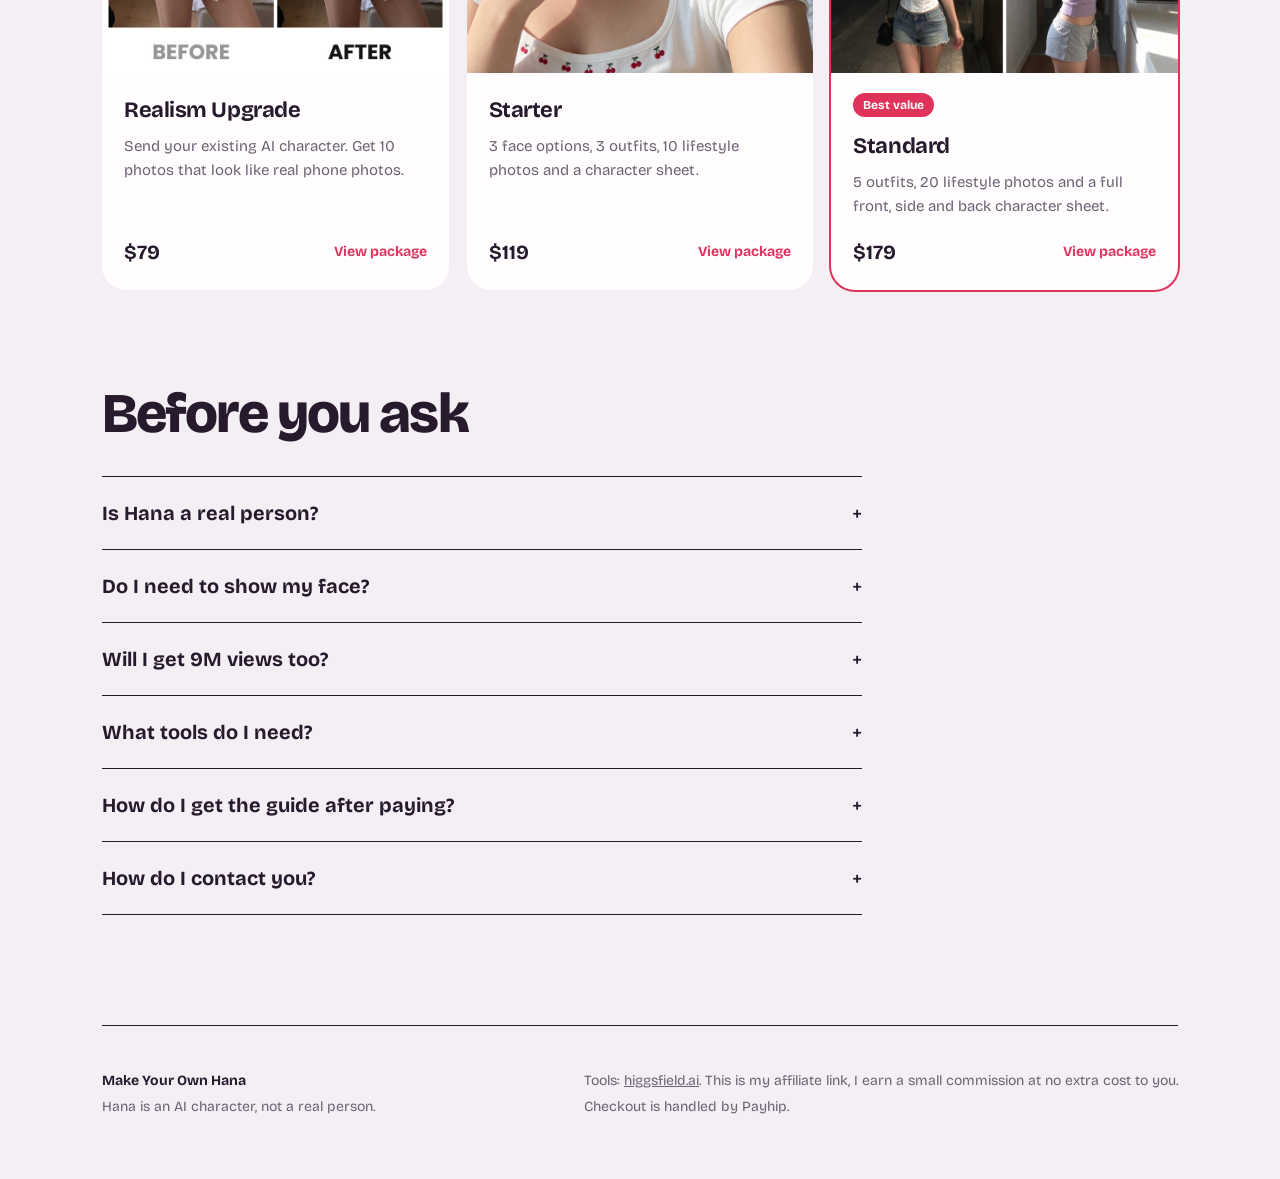
==== commit 3d06939b: "Swap last gallery photo for the peace-sign selfie Co-Authored-By: Claude Opus 5.5 <noreply@anthropic" ====
--- a/index.html
+++ b/index.html
@@ -222,7 +222,7 @@
       <figure class="shot" style="margin:0"><img src="assets/hana-g3.jpg" alt="AI photo of Hana walking at night" loading="lazy"><figcaption>night street, only shop light on her</figcaption></figure>
       <figure class="shot" style="margin:0"><img src="assets/hana-g4.jpg" alt="AI photo of Hana reaching into a kitchen cabinet" loading="lazy"><figcaption>reaching for a mug, small kitchen</figcaption></figure>
       <figure class="shot" style="margin:0"><img src="assets/hana-wink.jpg" alt="AI selfie of Hana winking" loading="lazy"><figcaption>quick selfie, a wink, messy bedroom</figcaption></figure>
-      <figure class="shot" style="margin:0"><img src="assets/hana-after.jpg" alt="AI mirror selfie of Hana" loading="lazy"><figcaption>mirror selfie before going out</figcaption></figure>
+      <figure class="shot" style="margin:0"><img src="assets/hana-peace.jpg" alt="AI selfie of Hana in late sun, peace sign and a pout" loading="lazy"><figcaption>selfie in late sun, peace sign, a pout</figcaption></figure>
     </div>
   </section>
 
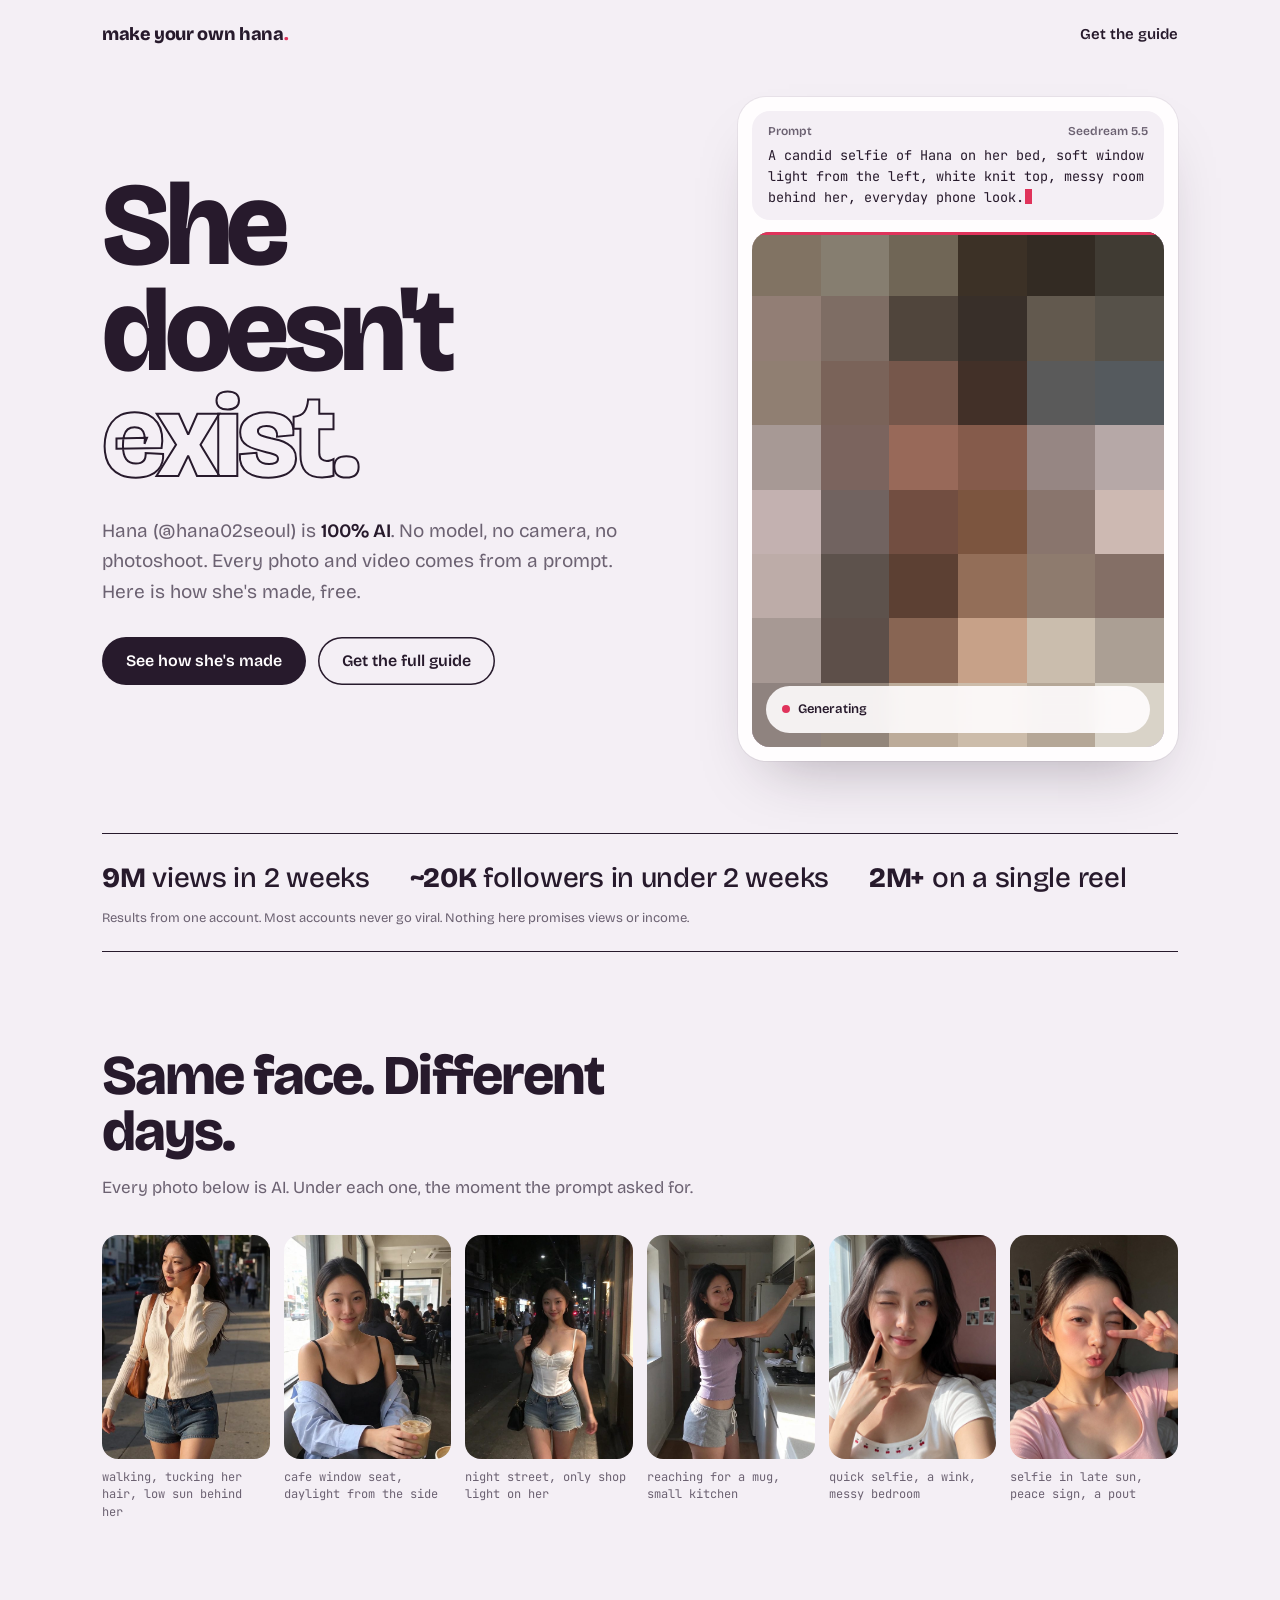
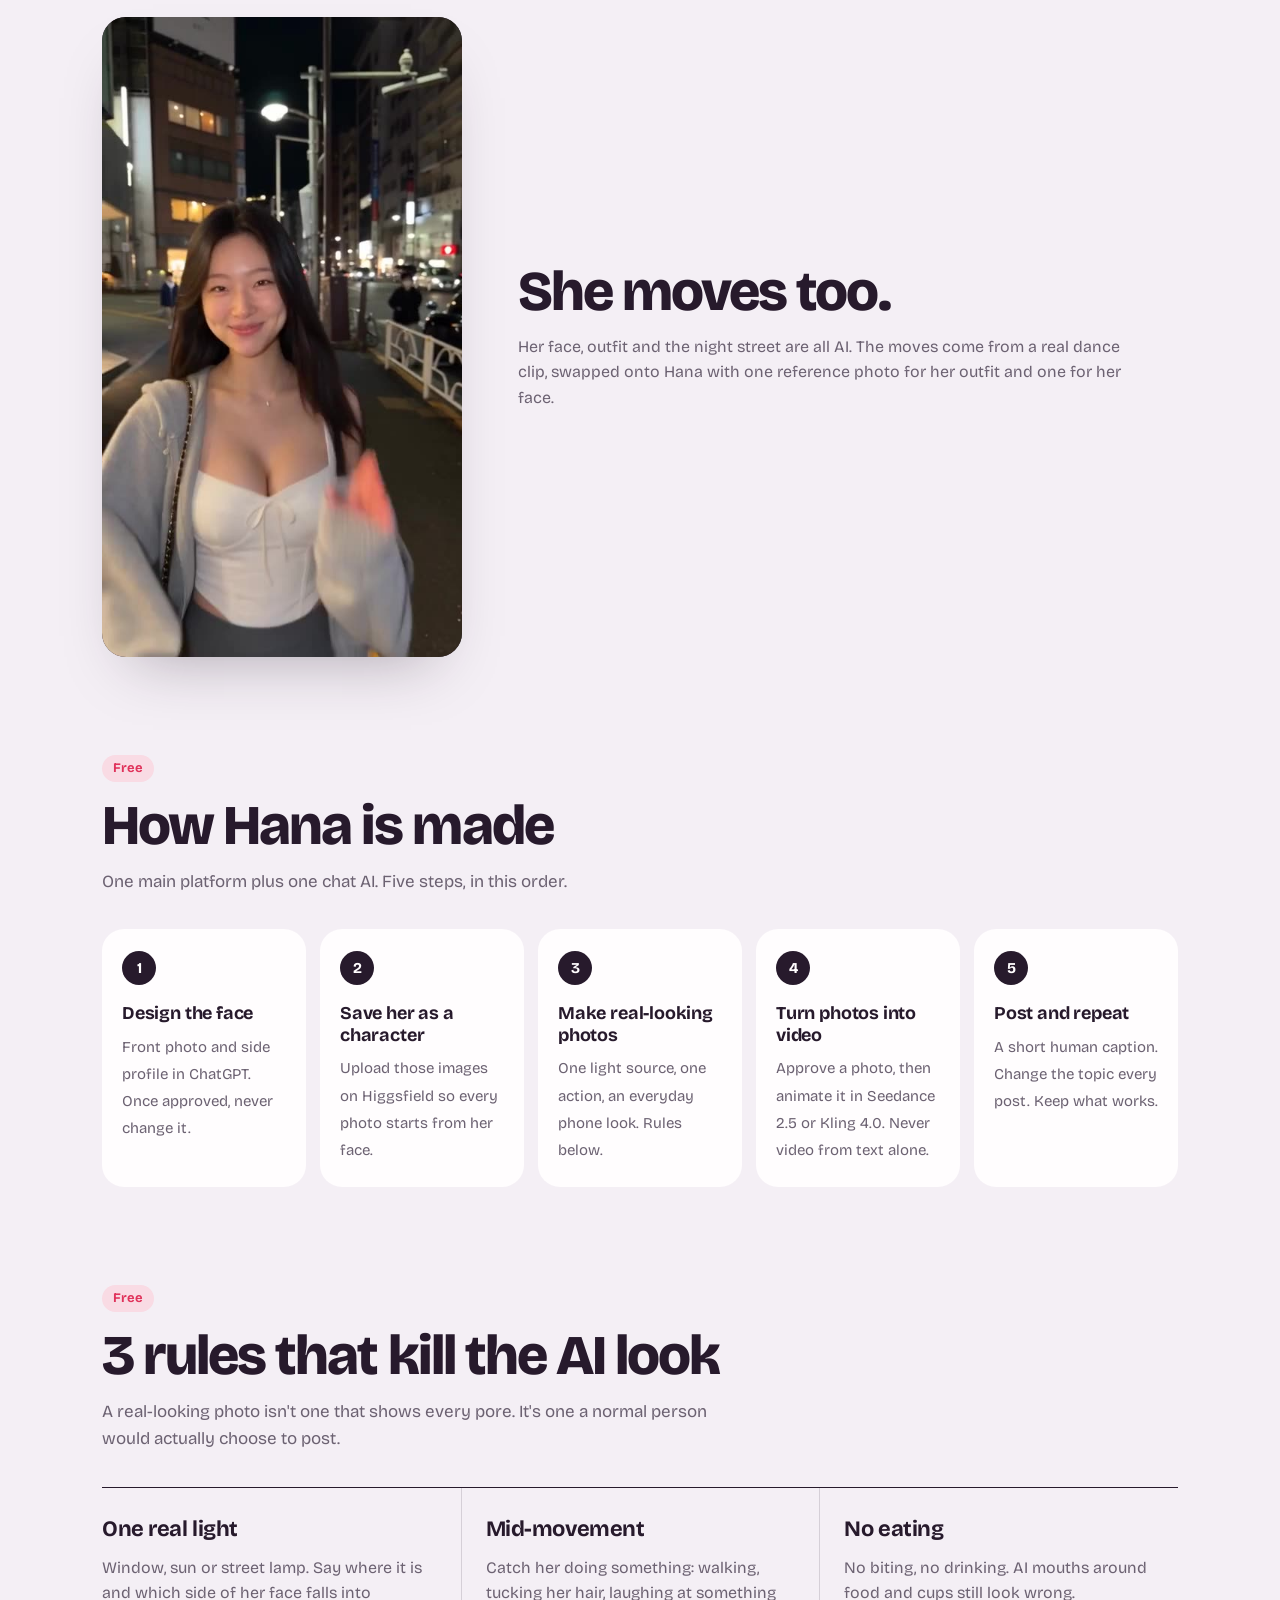
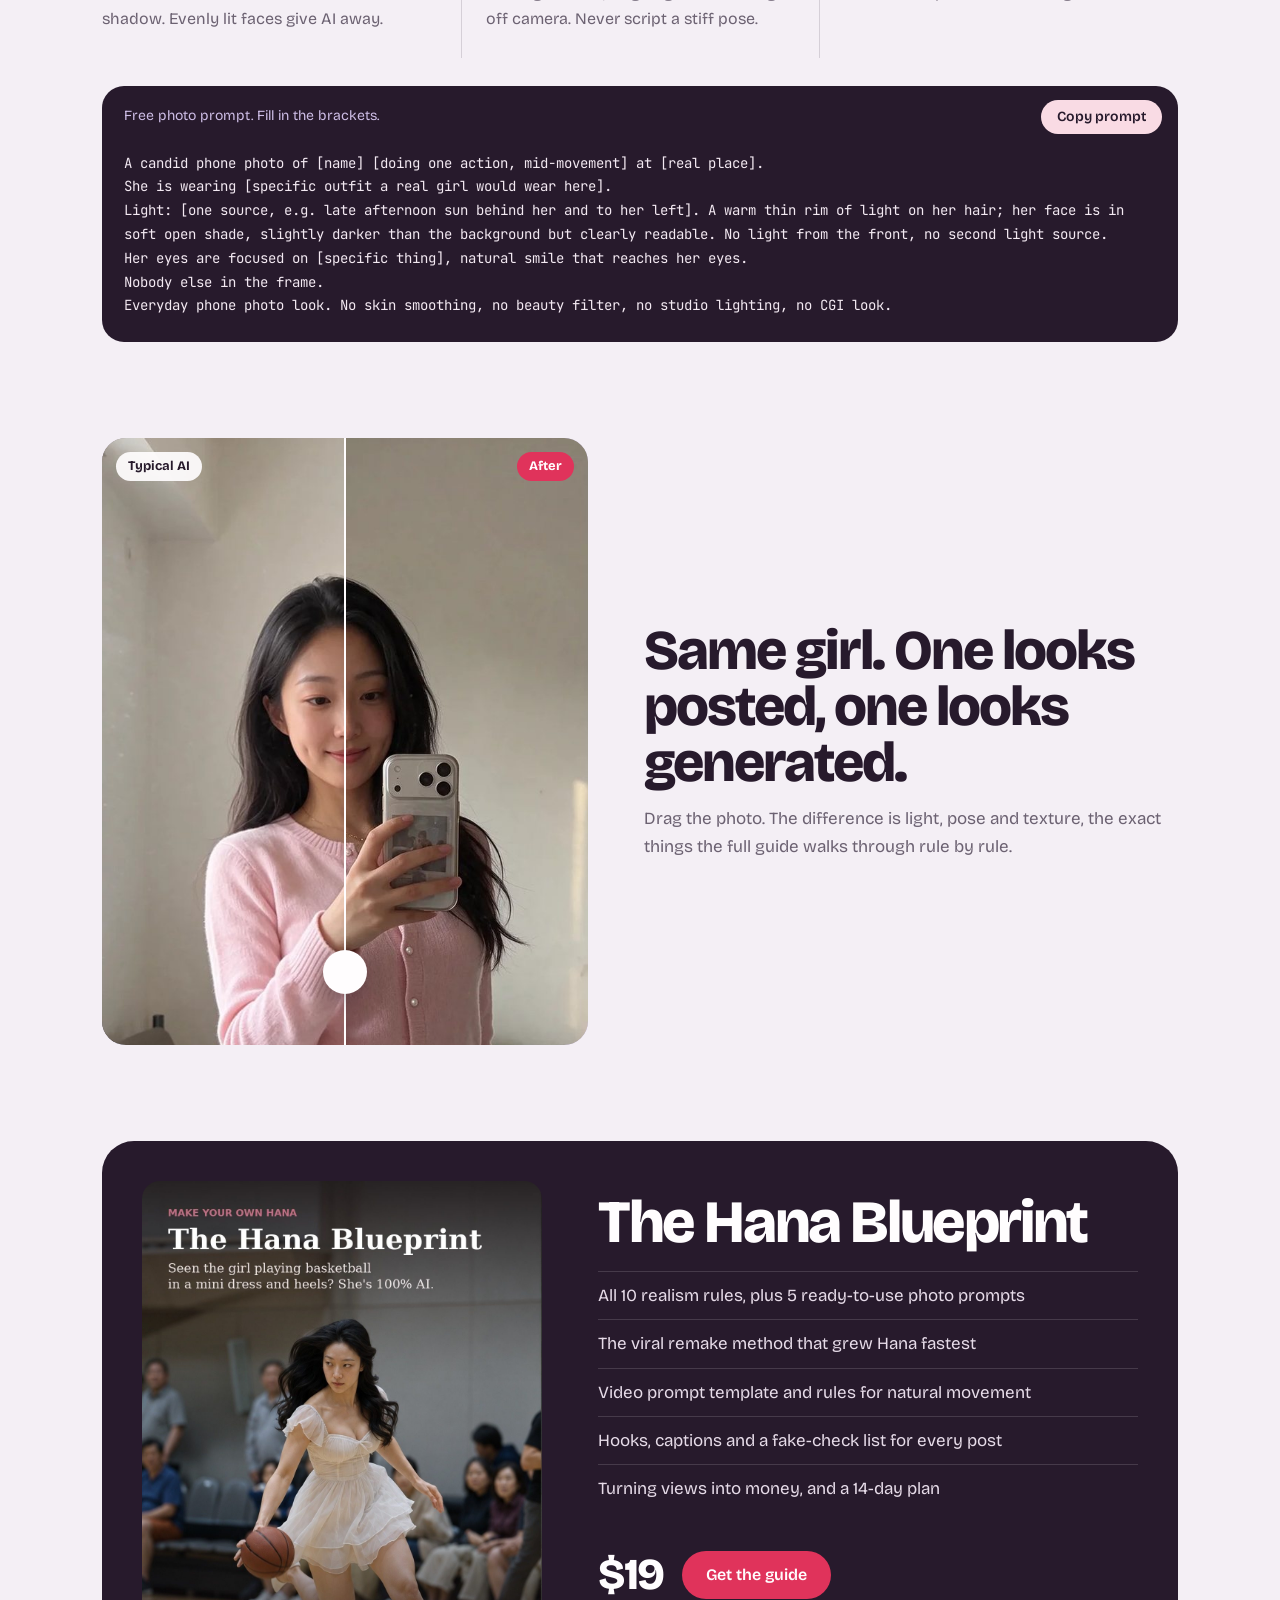
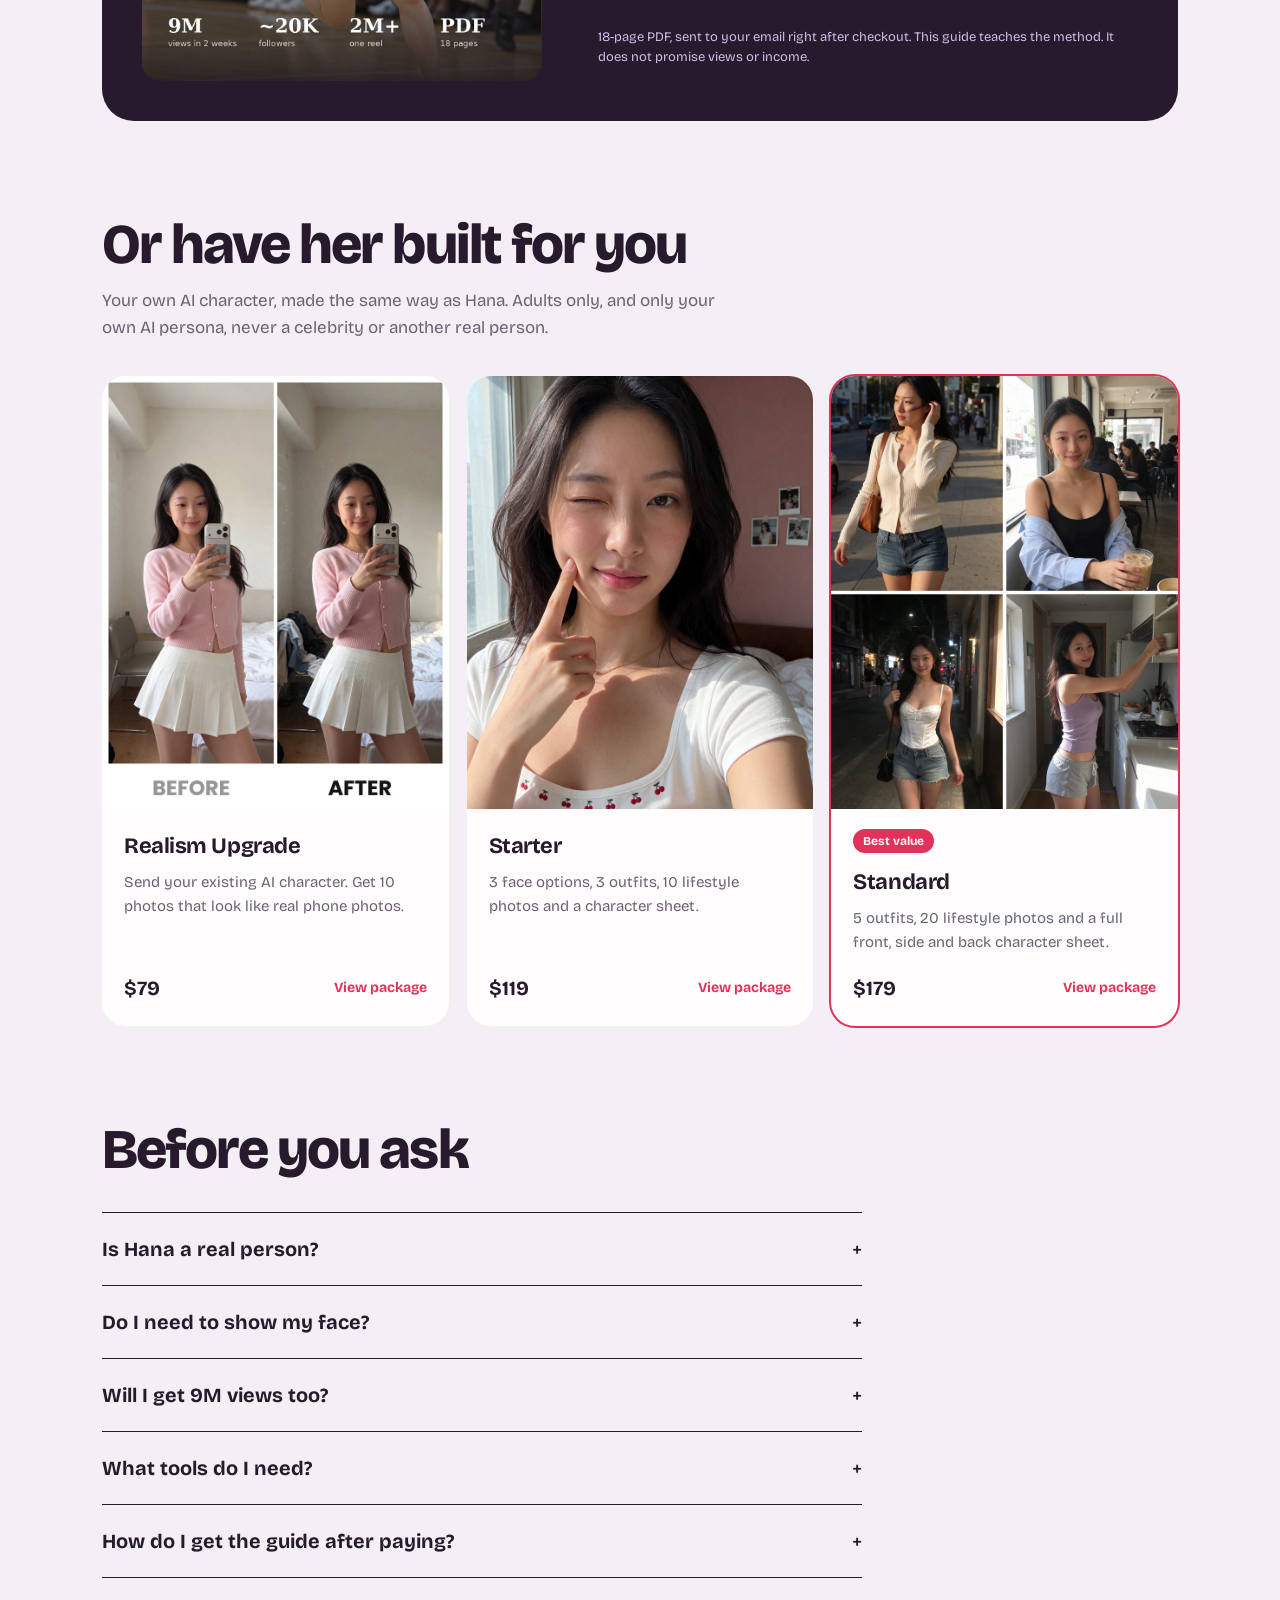
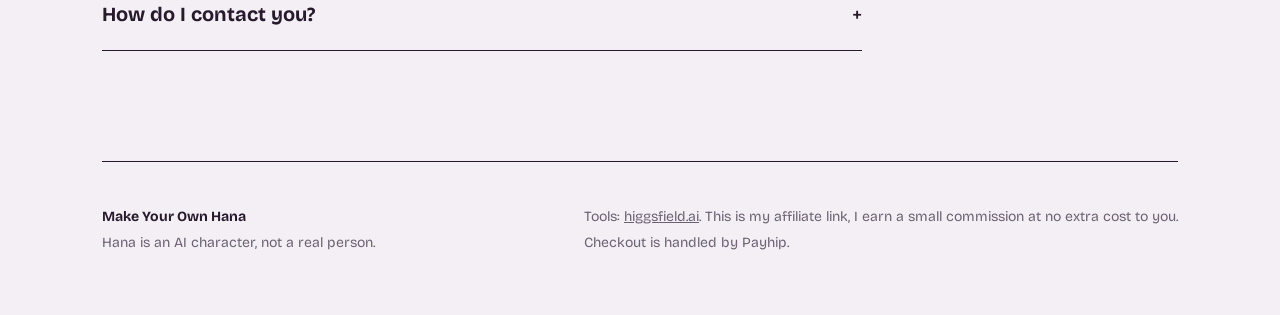
==== commit d28d1182: "Add Hana street dance video section Co-Authored-By: Claude Opus 5.5 <noreply@anthropic.com> Claude-S" ====
--- a/index.html
+++ b/index.html
@@ -83,6 +83,12 @@
 .shot figcaption{font:12px/1.45 var(--mono);color:var(--slate);margin-top:10px}
 .shot img{border-radius:16px;aspect-ratio:3/4;object-fit:cover;width:100%}
 
+/* video */
+.vid-wrap{display:grid;grid-template-columns:360px 1fr;gap:56px;align-items:center}
+.vid{border-radius:24px;overflow:hidden;aspect-ratio:9/16;background:var(--plum);box-shadow:0 30px 60px -30px rgba(39,26,44,.35)}
+.vid video{display:block;width:100%;height:100%;object-fit:cover}
+.vid-note{color:var(--slate);font-size:16px;margin:0}
+
 /* steps */
 .steps{list-style:none;margin:0;padding:0;counter-reset:s;display:grid;grid-template-columns:repeat(5,1fr);gap:14px}
 .steps li{counter-increment:s;background:var(--white);border-radius:22px;padding:22px 20px 24px}
@@ -156,6 +162,8 @@
   .gen{max-width:460px}
   .strip{grid-template-columns:repeat(6,62%);overflow-x:auto;scroll-snap-type:x mandatory;padding-bottom:6px}
   .shot{scroll-snap-align:start}
+  .vid-wrap{grid-template-columns:1fr;gap:24px}
+  .vid{max-width:360px}
   .steps{grid-template-columns:1fr}
   .rules{grid-template-columns:1fr}
   .rule,.rule+.rule{padding:20px 0;border-left:0;border-top:1px solid rgba(39,26,44,.15)}
@@ -223,6 +231,16 @@
       <figure class="shot" style="margin:0"><img src="assets/hana-g4.jpg" alt="AI photo of Hana reaching into a kitchen cabinet" loading="lazy"><figcaption>reaching for a mug, small kitchen</figcaption></figure>
       <figure class="shot" style="margin:0"><img src="assets/hana-wink.jpg" alt="AI selfie of Hana winking" loading="lazy"><figcaption>quick selfie, a wink, messy bedroom</figcaption></figure>
       <figure class="shot" style="margin:0"><img src="assets/hana-peace.jpg" alt="AI selfie of Hana in late sun, peace sign and a pout" loading="lazy"><figcaption>selfie in late sun, peace sign, a pout</figcaption></figure>
+    </div>
+  </section>
+
+  <section class="sec">
+    <div class="vid-wrap">
+      <div class="vid"><video src="assets/hana-street-dance.mp4" poster="assets/hana-street-dance.jpg" autoplay muted loop playsinline preload="metadata" aria-label="AI video of Hana dancing on a city street at night"></video></div>
+      <div class="sec-head" style="margin:0">
+        <h2>She moves too.</h2>
+        <p class="vid-note">Her face, outfit and the night street are all AI. The moves come from a real dance clip, swapped onto Hana with one reference photo for her outfit and one for her face.</p>
+      </div>
     </div>
   </section>
 
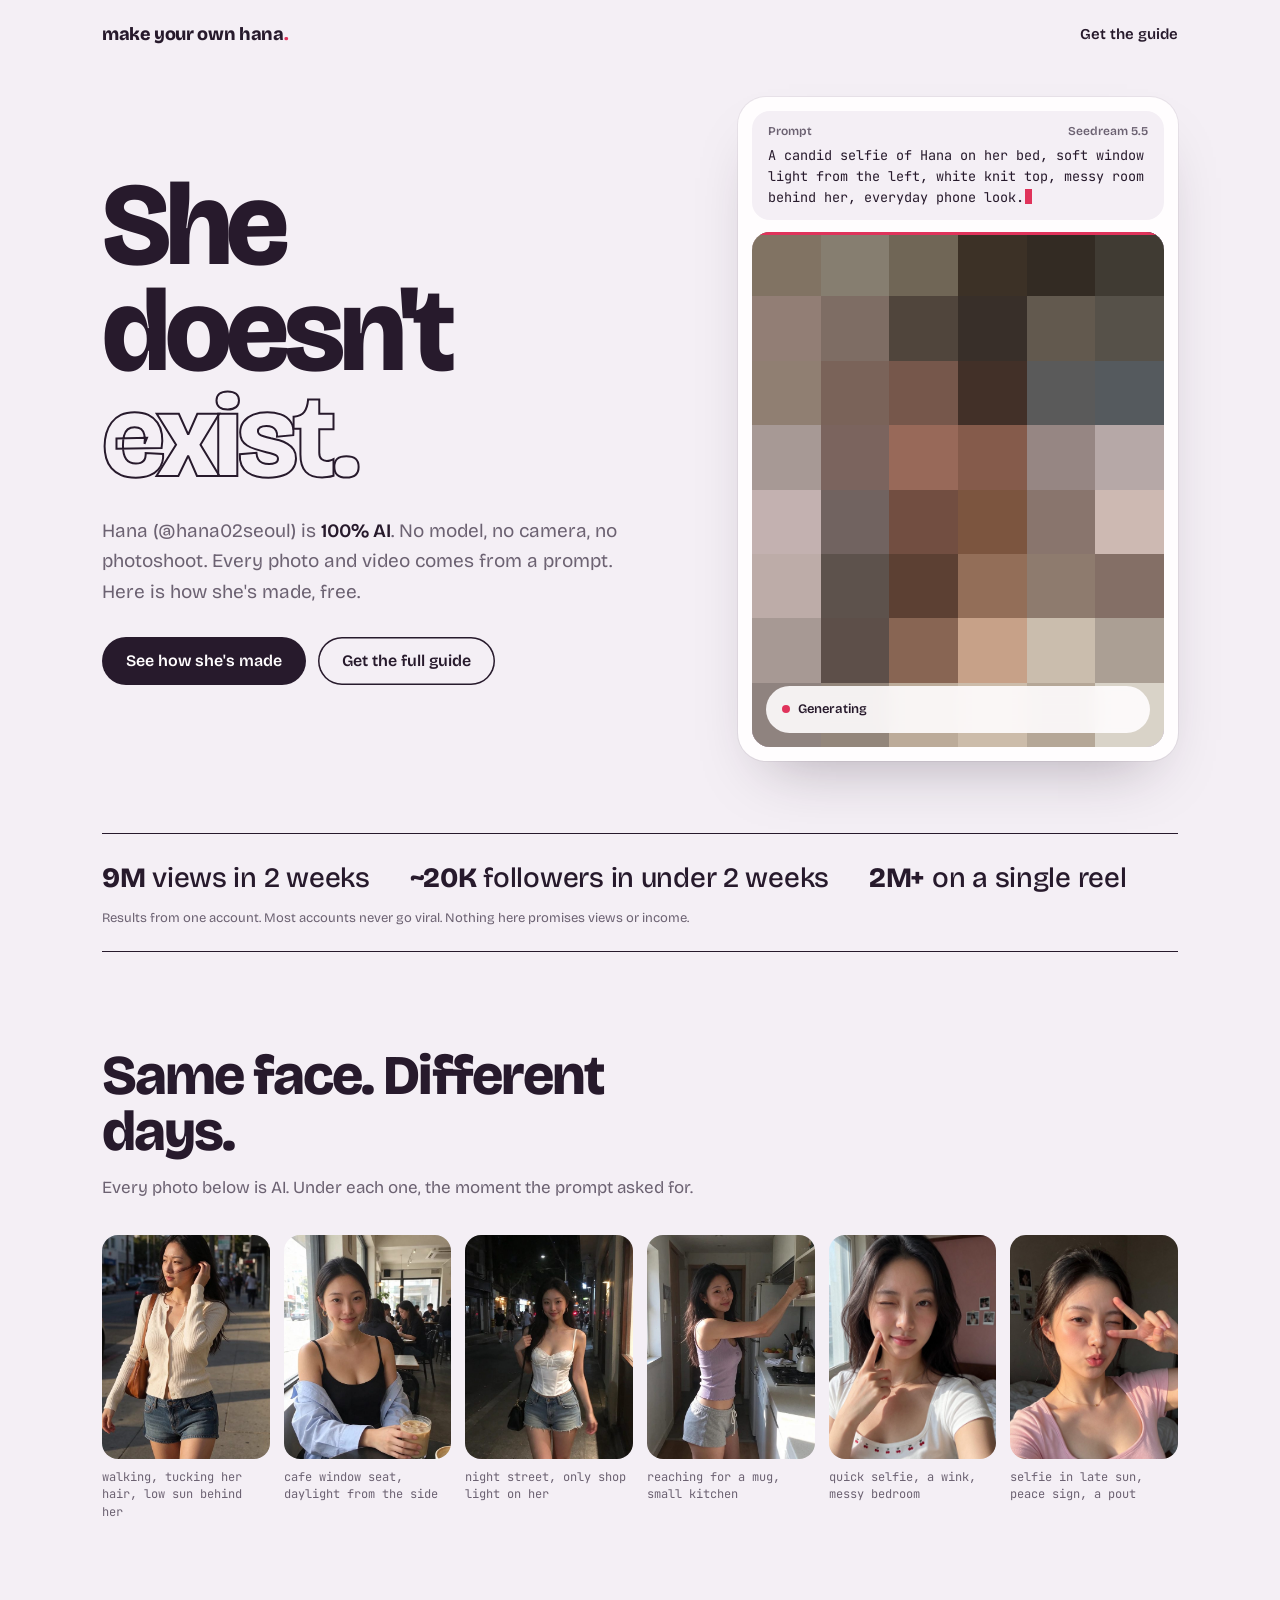
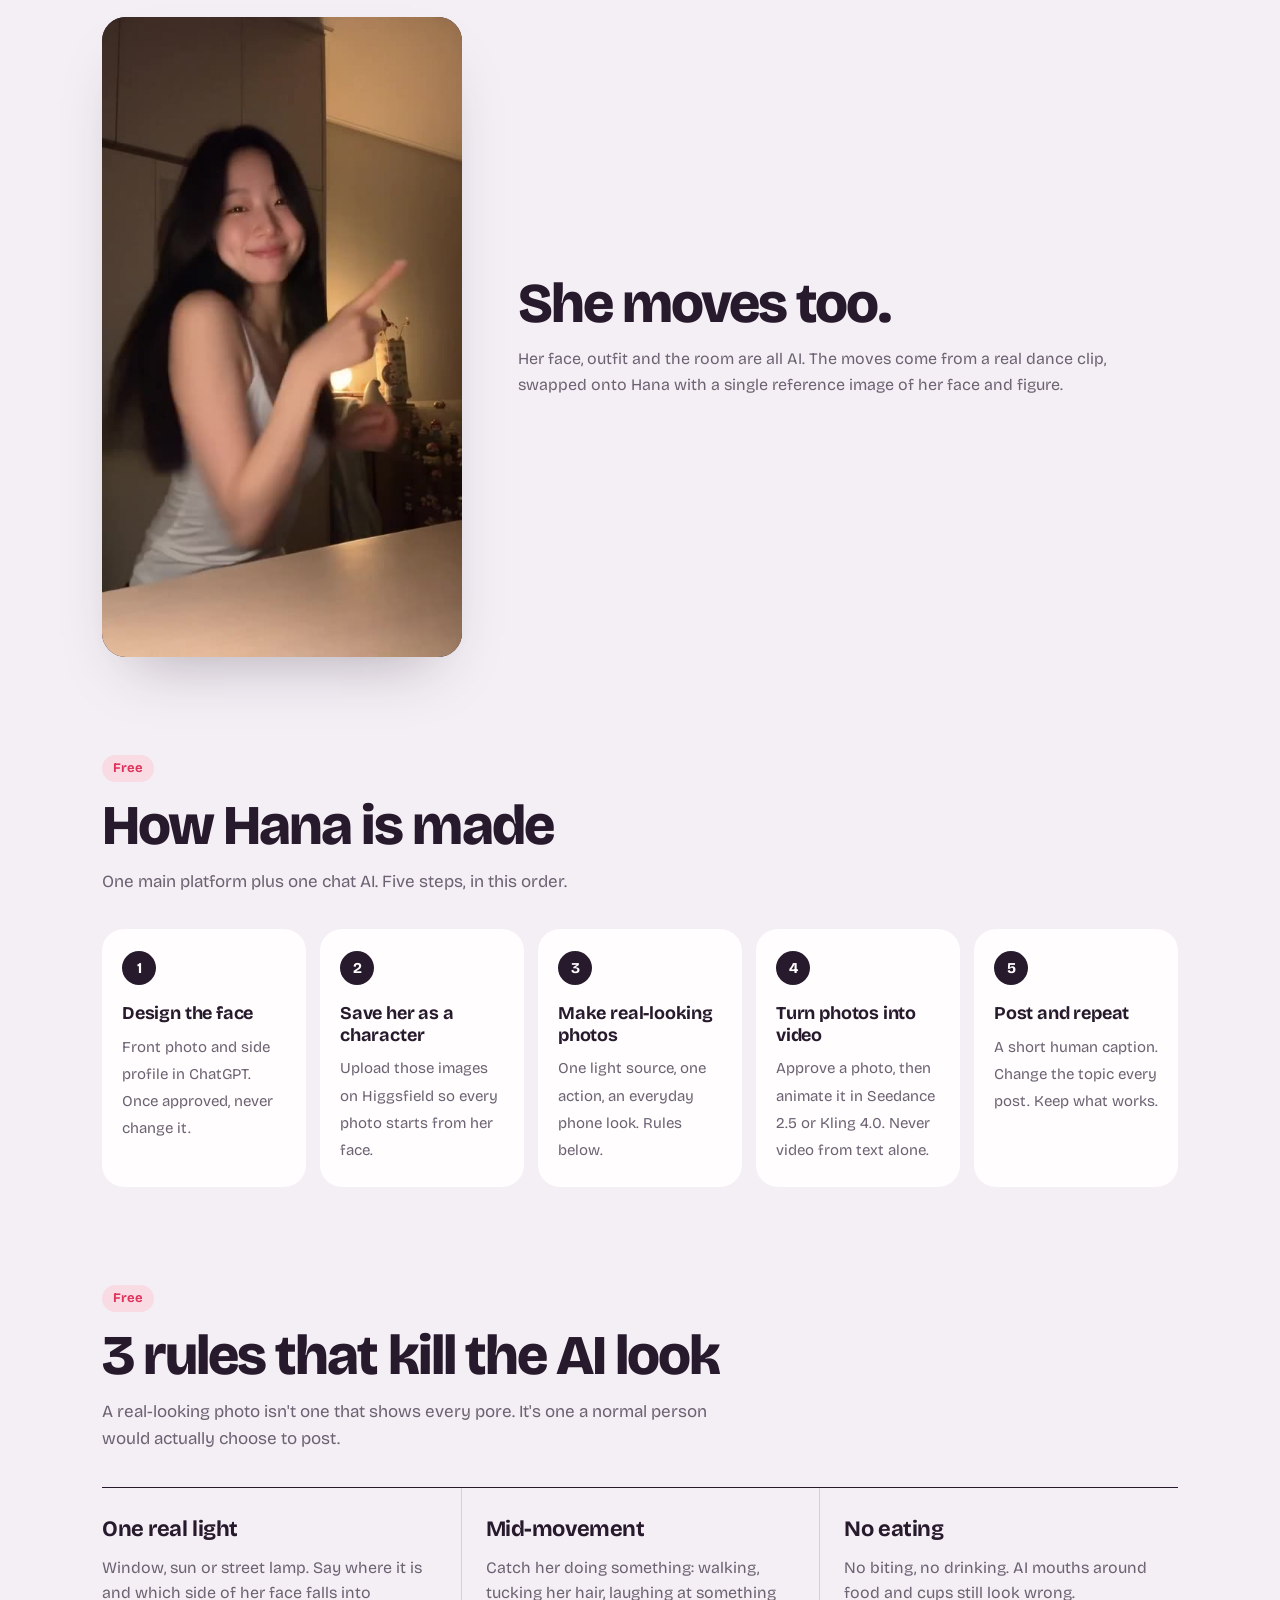
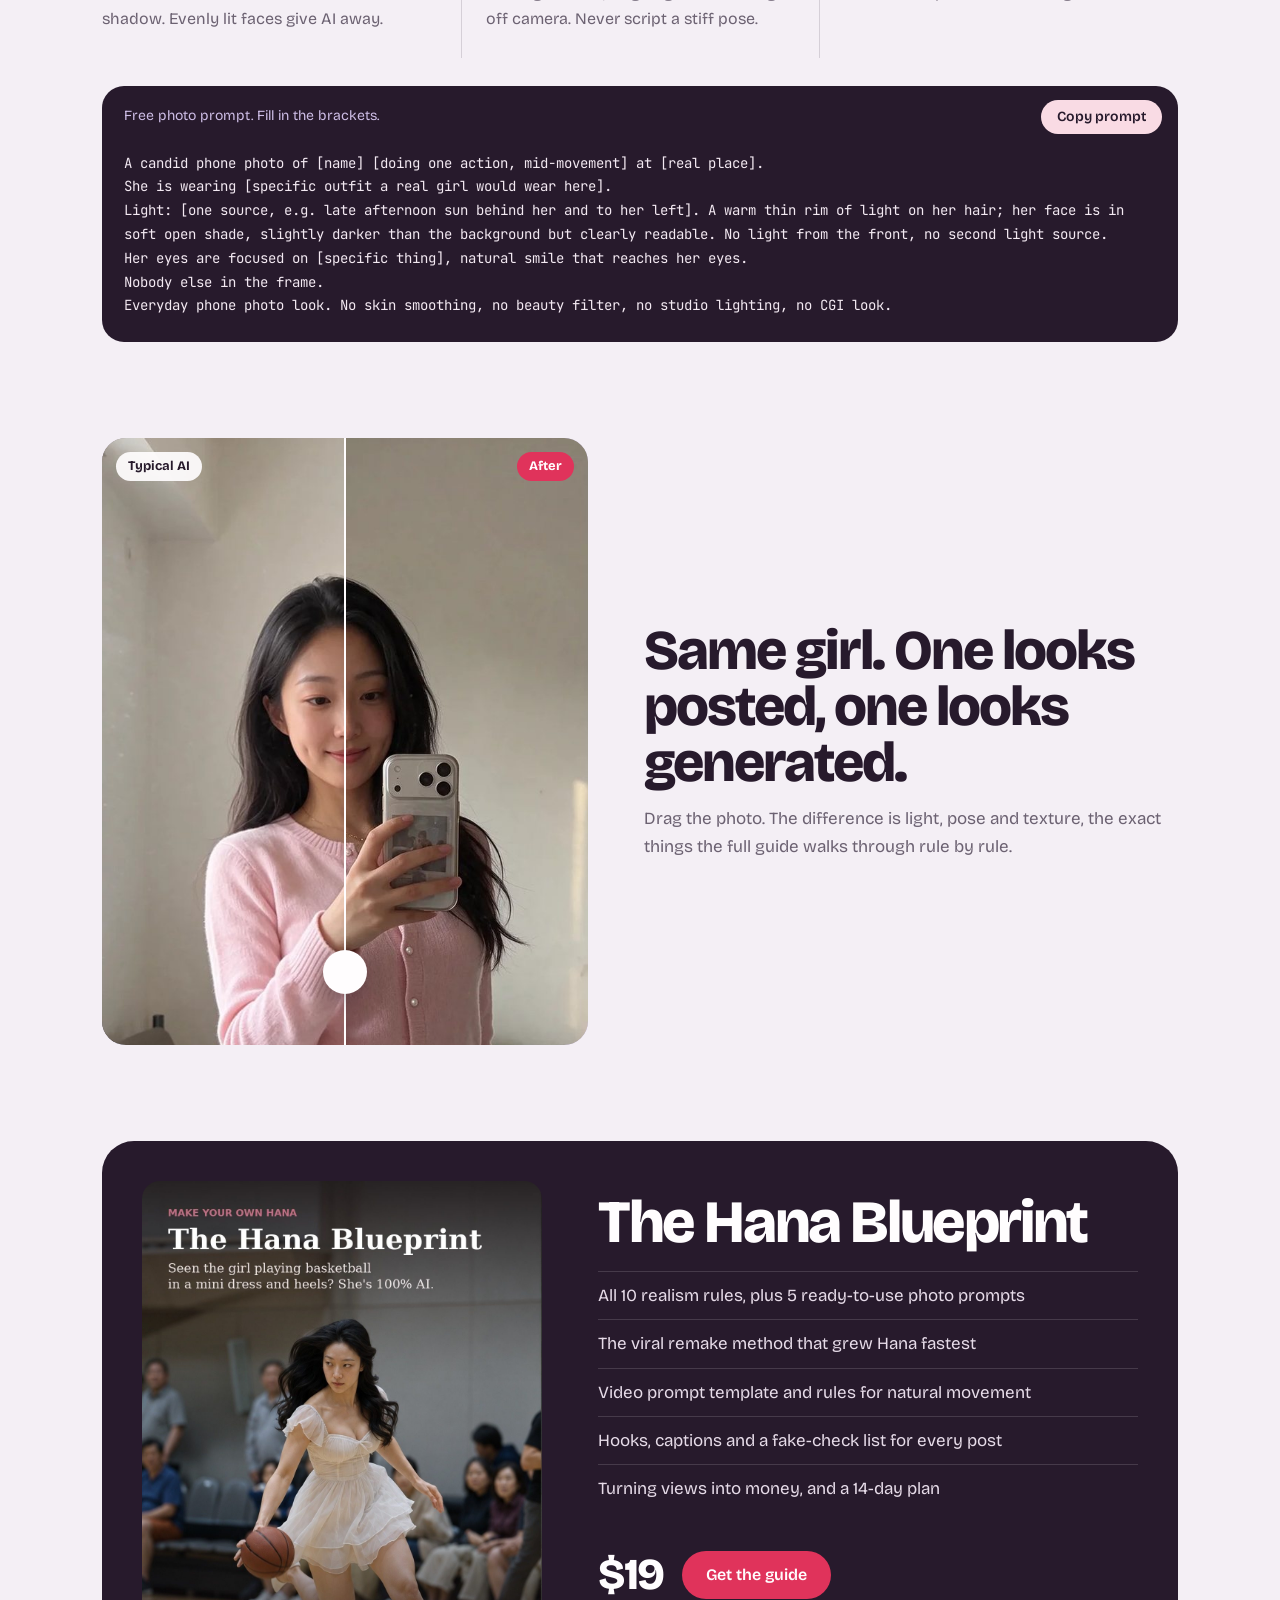
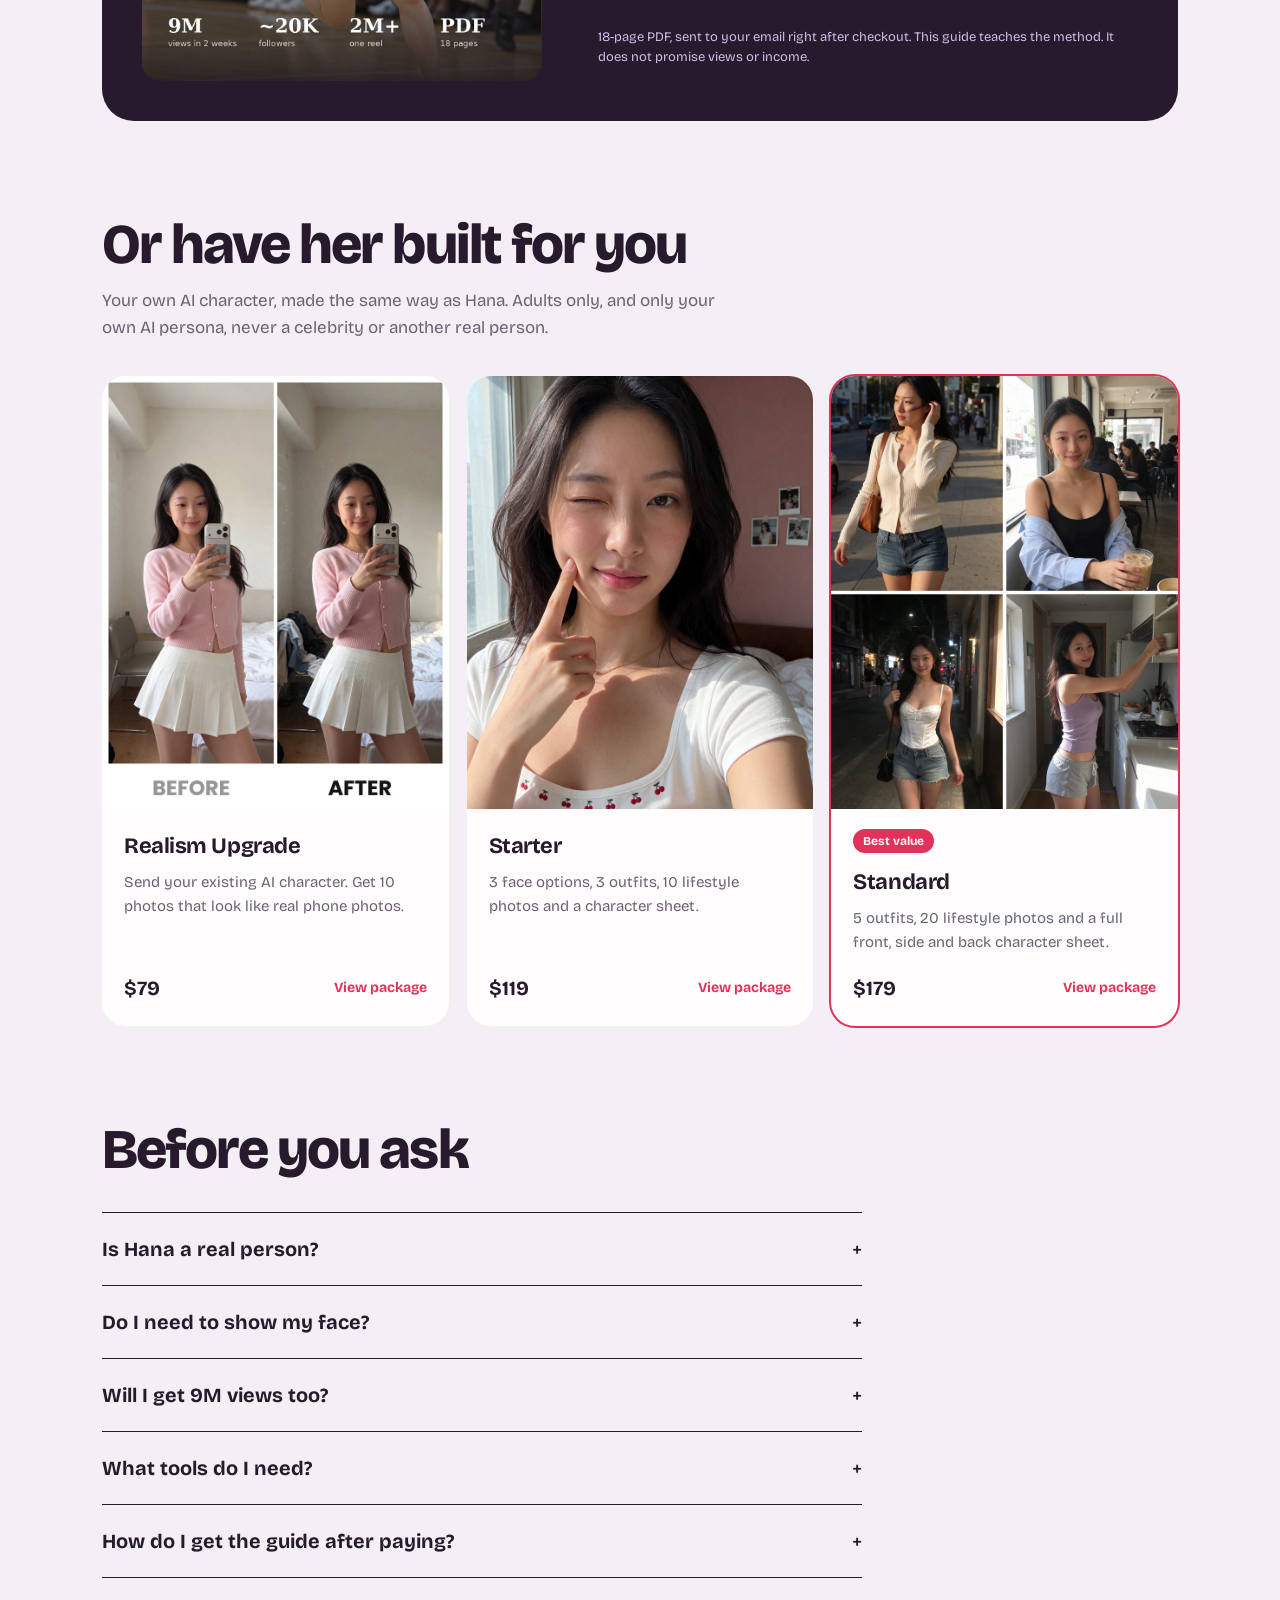
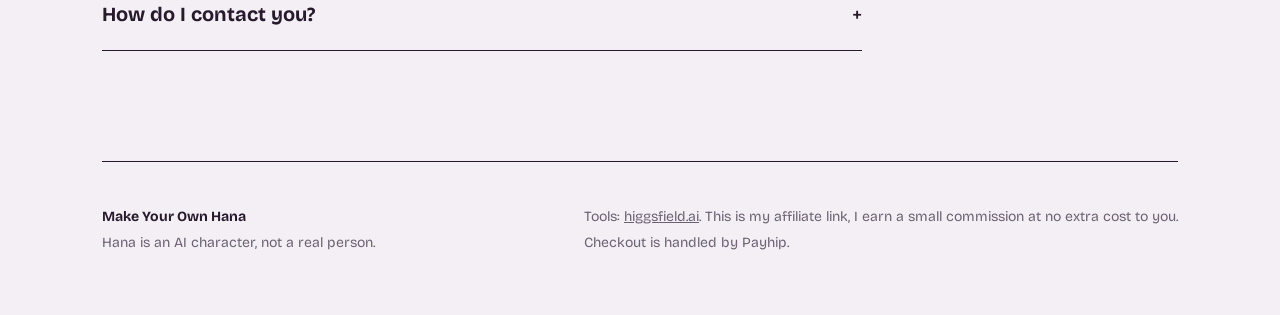
==== commit c5177881: "Use the room dance clip for the video section Co-Authored-By: Claude Opus 5.5 <noreply@anthropic.com" ====
--- a/index.html
+++ b/index.html
@@ -236,10 +236,10 @@
 
   <section class="sec">
     <div class="vid-wrap">
-      <div class="vid"><video src="assets/hana-street-dance.mp4" poster="assets/hana-street-dance.jpg" autoplay muted loop playsinline preload="metadata" aria-label="AI video of Hana dancing on a city street at night"></video></div>
+      <div class="vid"><video src="assets/hana-room-dance.mp4" poster="assets/hana-room-dance.jpg" autoplay muted loop playsinline preload="metadata" aria-label="AI video of Hana dancing in her room"></video></div>
       <div class="sec-head" style="margin:0">
         <h2>She moves too.</h2>
-        <p class="vid-note">Her face, outfit and the night street are all AI. The moves come from a real dance clip, swapped onto Hana with one reference photo for her outfit and one for her face.</p>
+        <p class="vid-note">Her face, outfit and the room are all AI. The moves come from a real dance clip, swapped onto Hana with a single reference image of her face and figure.</p>
       </div>
     </div>
   </section>
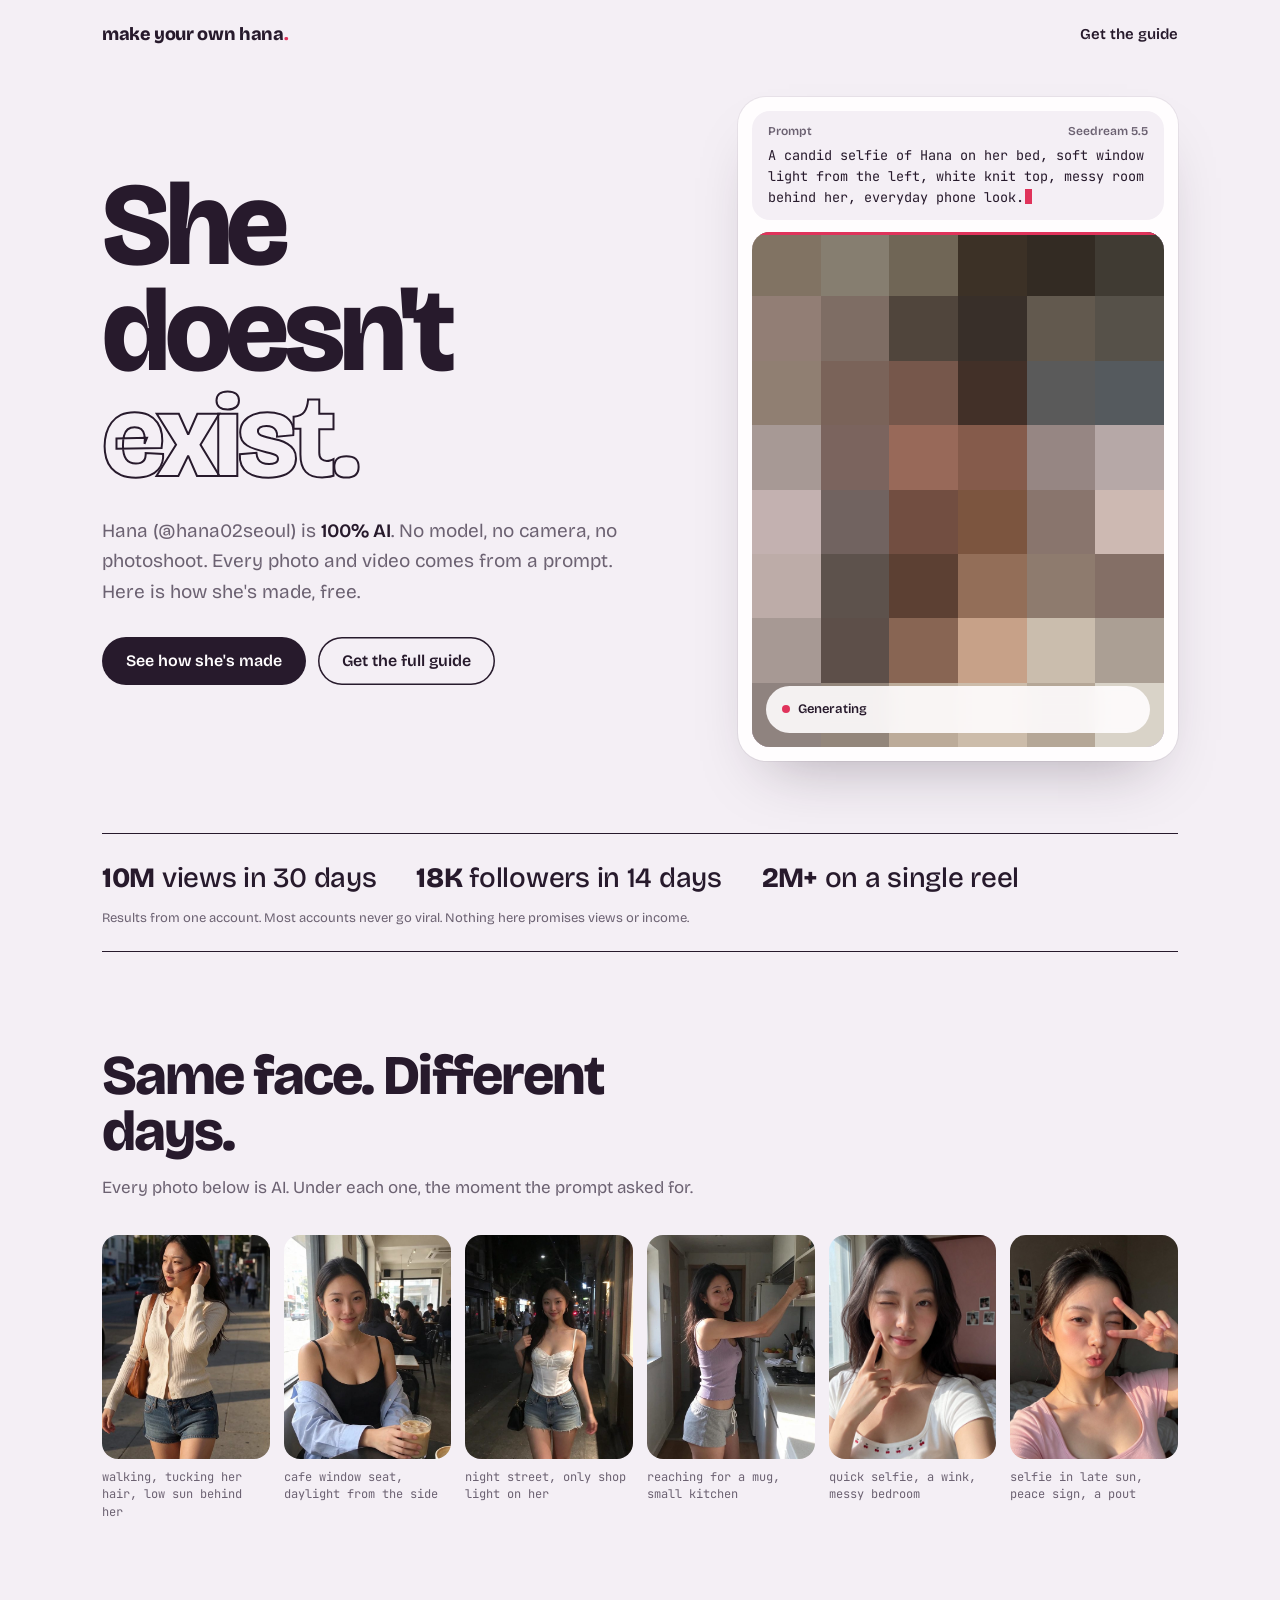
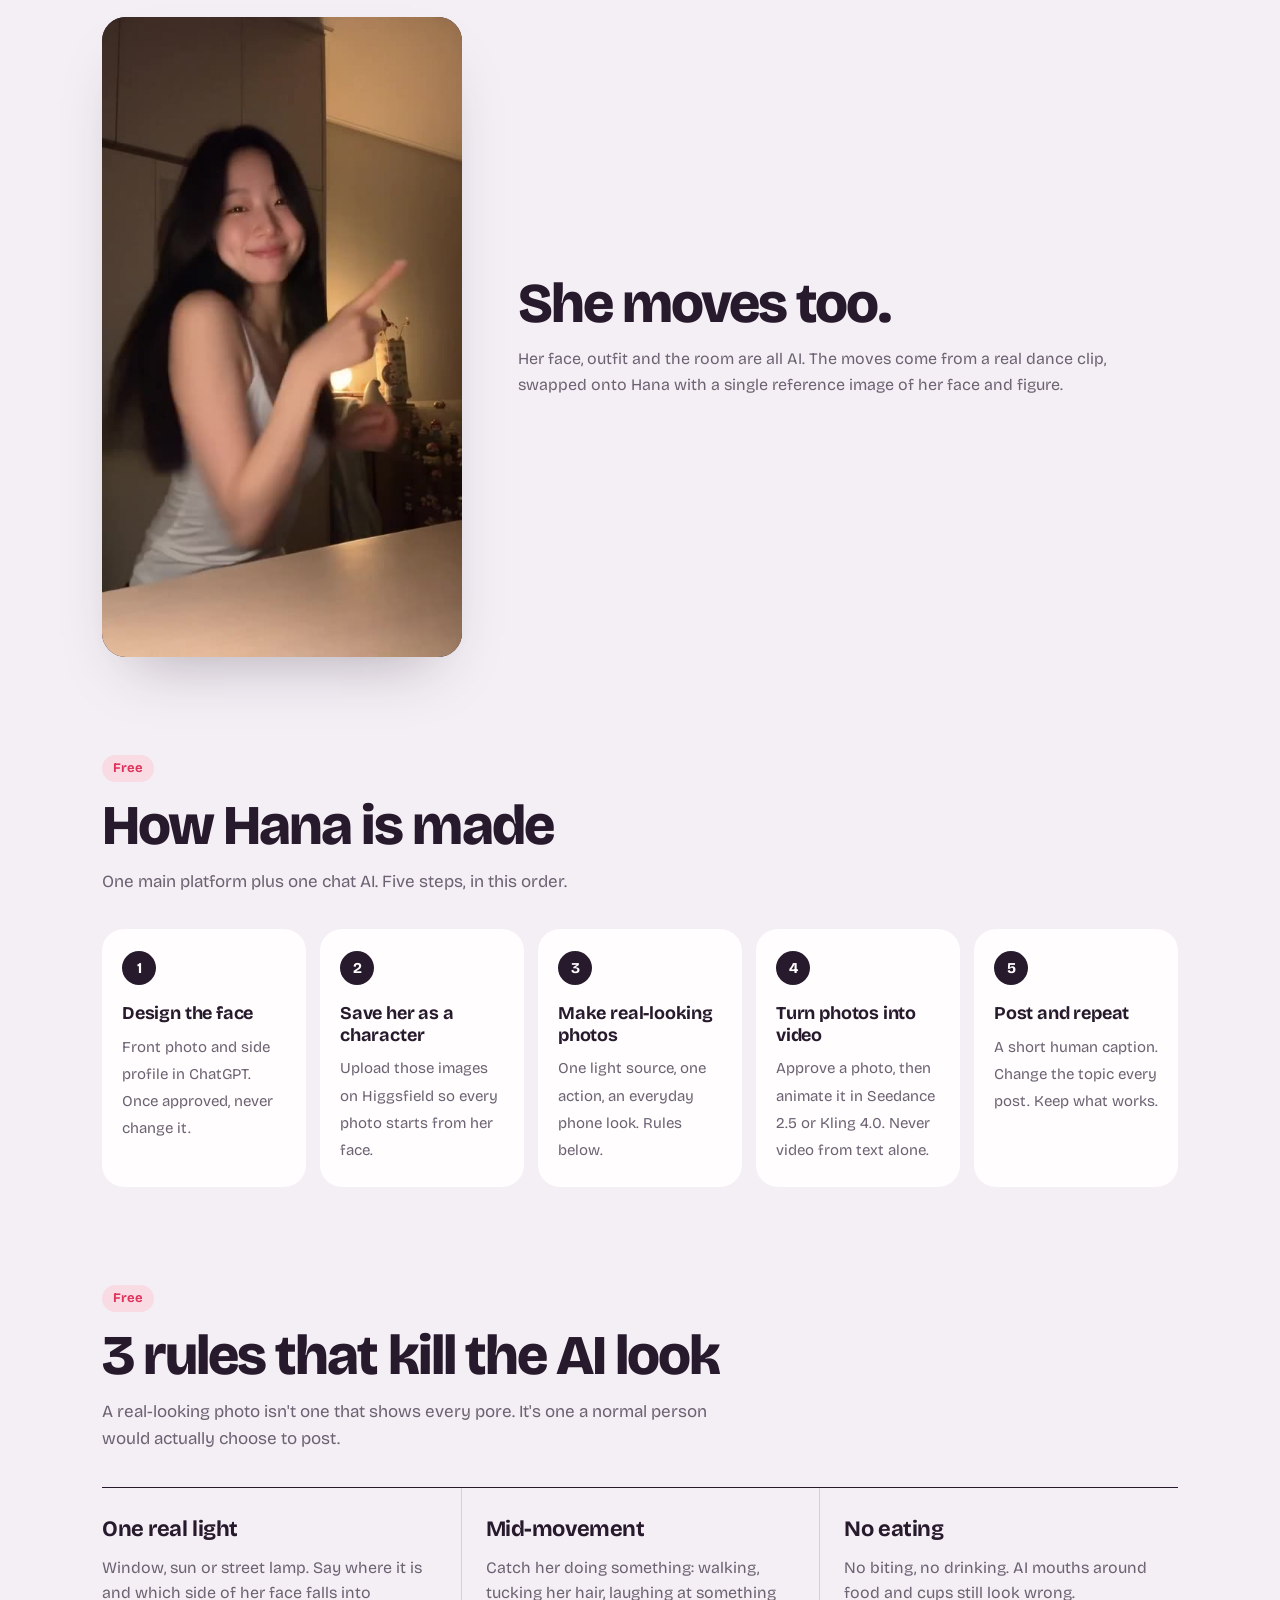
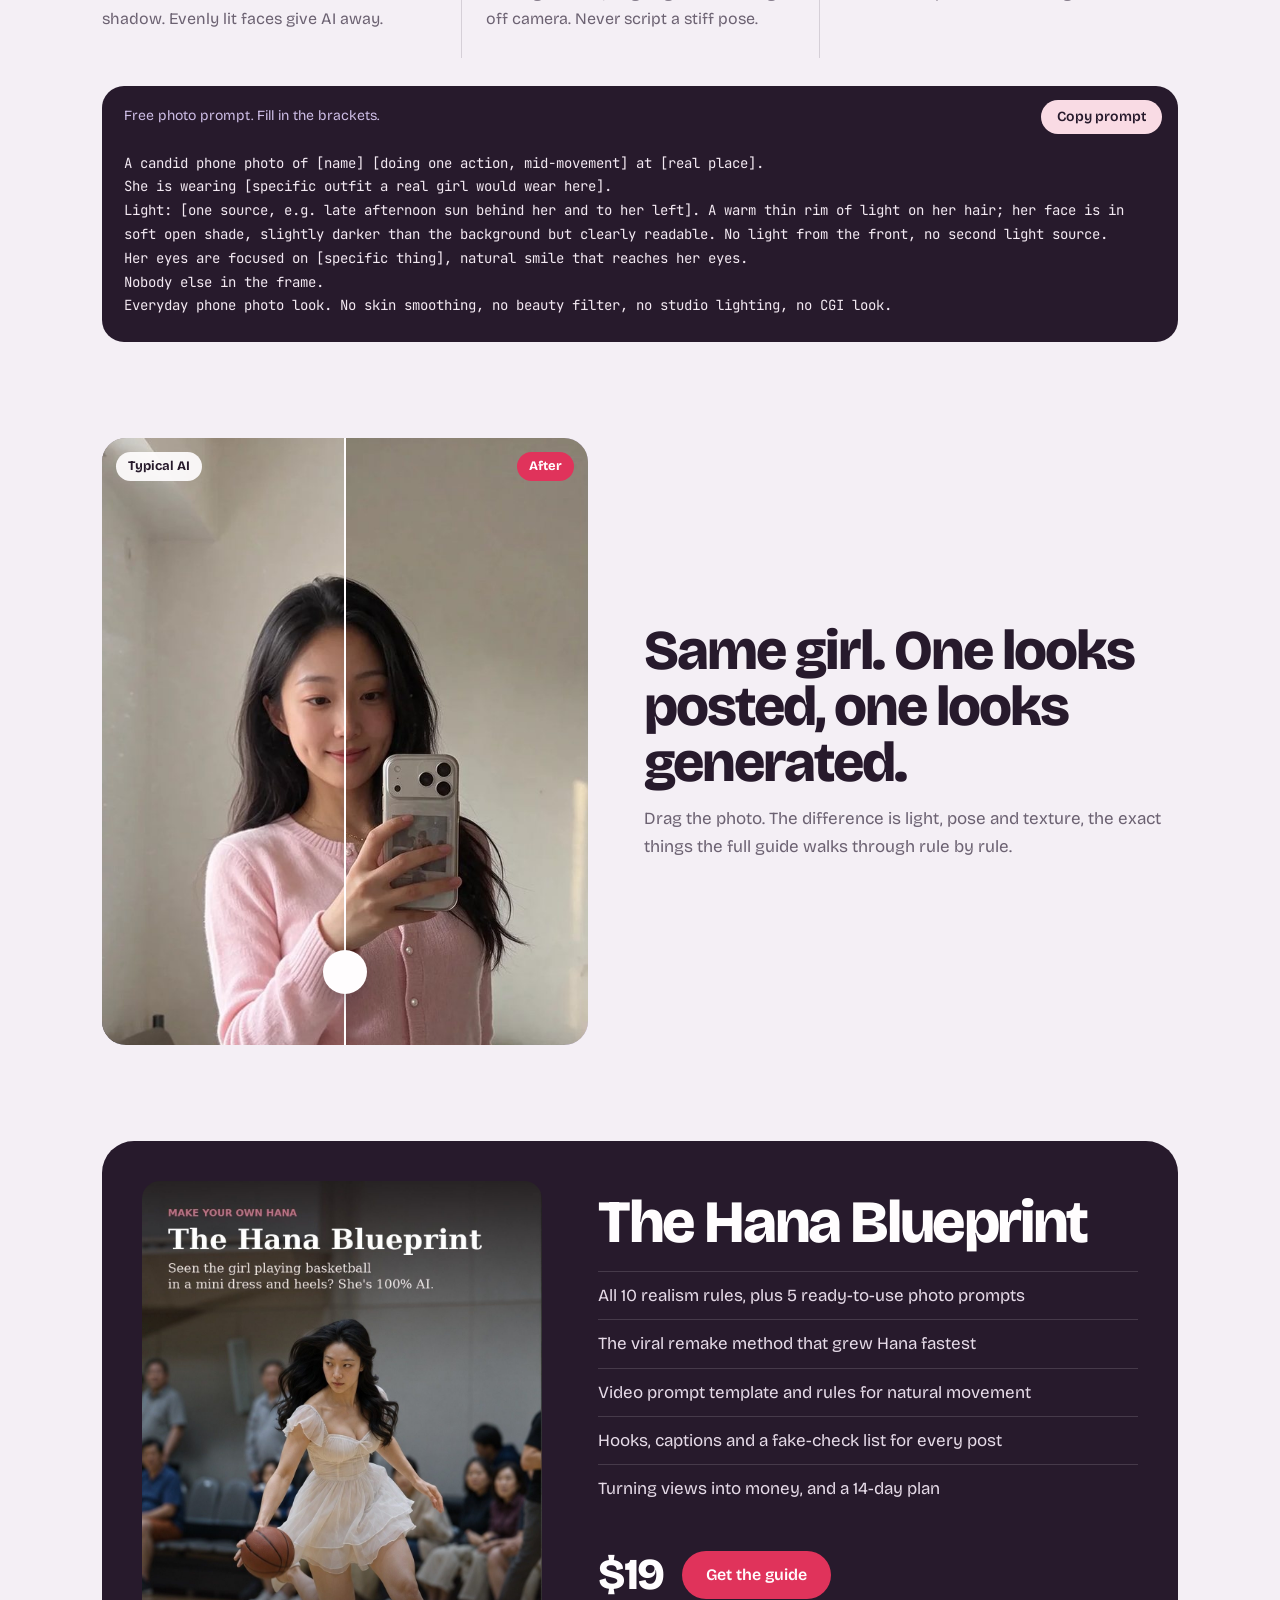
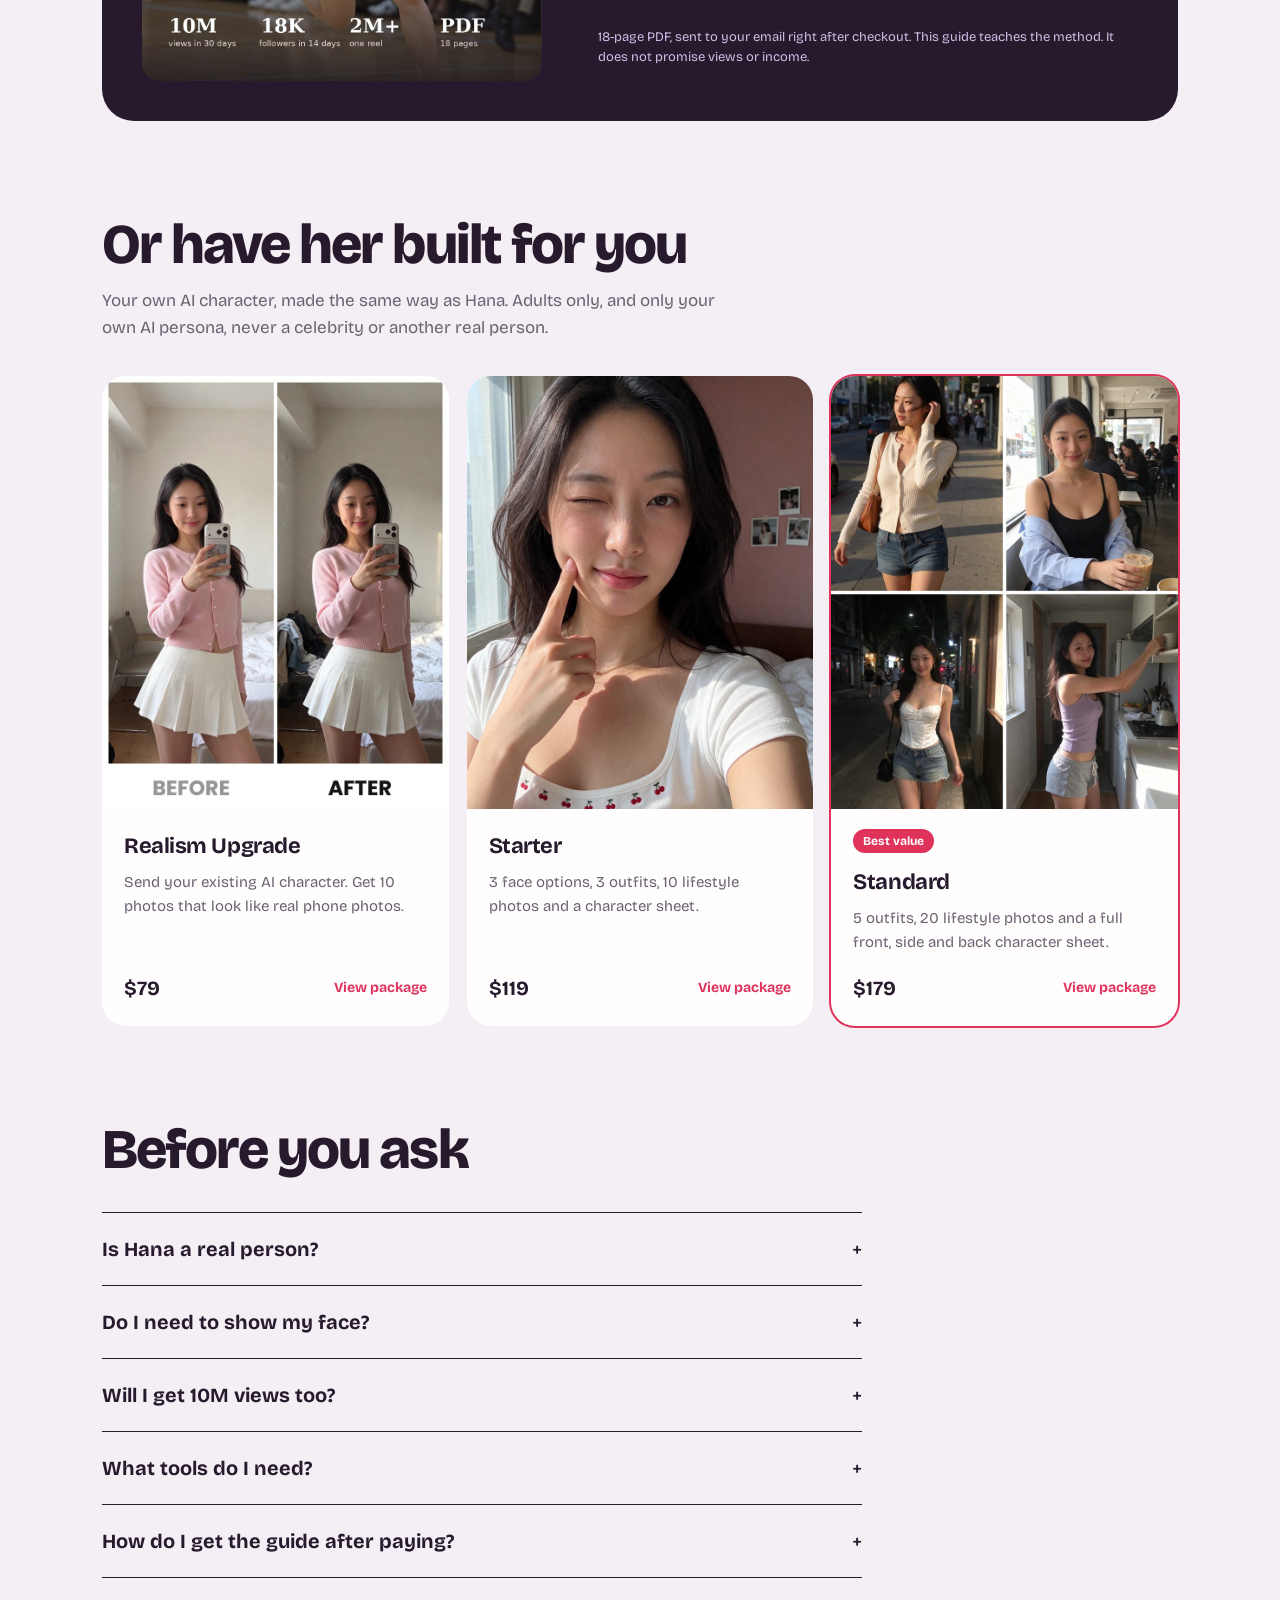
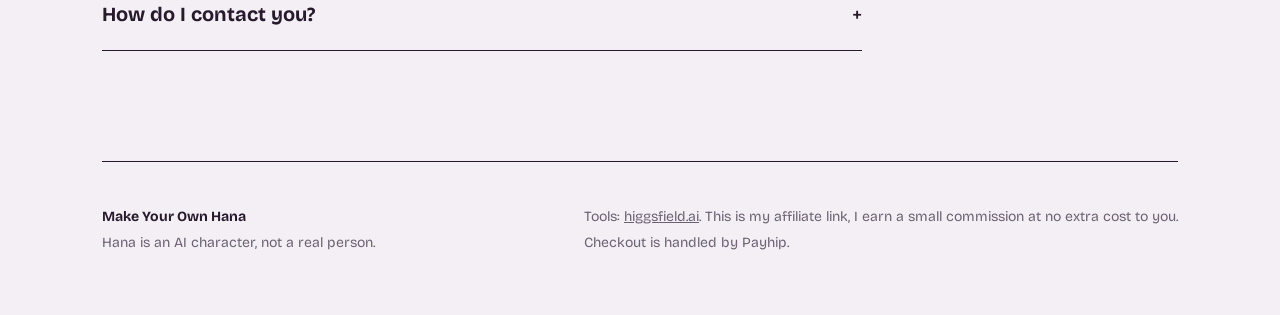
==== commit f2c2f007: "Update stats: 10M views in 30 days, 18K followers in 14 days Co-Authored-By: Claude Opus 5.5 <norepl" ====
--- a/index.html
+++ b/index.html
@@ -6,7 +6,7 @@
 <title>Hana is AI. Here's how she's made · Make Your Own Hana</title>
 <meta name="description" content="Hana (@hana02seoul) is a 100% AI character. See how she is made, for free: the tools, the workflow and a real prompt you can copy.">
 <meta property="og:title" content="Hana is AI. Here's how she's made">
-<meta property="og:description" content="The tools, the workflow and a free prompt behind an AI character with 9M views in 2 weeks.">
+<meta property="og:description" content="The tools, the workflow and a free prompt behind an AI character with 10M views in 30 days.">
 <meta property="og:image" content="https://makeyourownhana.github.io/assets/hana-og-v2.jpg">
 <meta property="og:type" content="website">
 <meta name="theme-color" content="#f4eff5">
@@ -213,8 +213,8 @@
   </header>
 
   <div class="proof">
-    <p><strong>9M</strong> views in 2 weeks</p>
-    <p><strong>~20K</strong> followers in under 2 weeks</p>
+    <p><strong>10M</strong> views in 30 days</p>
+    <p><strong>18K</strong> followers in 14 days</p>
     <p><strong>2M+</strong> on a single reel</p>
     <small>Results from one account. Most accounts never go viral. Nothing here promises views or income.</small>
   </div>
@@ -340,7 +340,7 @@
     <div class="sec-head"><h2>Before you ask</h2></div>
     <details><summary>Is Hana a real person?</summary><p>No. Hana is fully AI-generated, and her Instagram is labelled as AI.</p></details>
     <details><summary>Do I need to show my face?</summary><p>No. That's the point. The character is the face.</p></details>
-    <details><summary>Will I get 9M views too?</summary><p>Nobody can promise that. Hana's numbers come from one account, and most accounts never go viral. What you get is the method and the mistakes to avoid.</p></details>
+    <details><summary>Will I get 10M views too?</summary><p>Nobody can promise that. Hana's numbers come from one account, and most accounts never go viral. What you get is the method and the mistakes to avoid.</p></details>
     <details><summary>What tools do I need?</summary><p>Higgsfield for photos and videos, and ChatGPT for the first face design. Check current prices yourself before you pay.</p></details>
     <details><summary>How do I get the guide after paying?</summary><p>Checkout runs on Payhip. The PDF is emailed to you automatically right after payment.</p></details>
     <details><summary>How do I contact you?</summary><p>Email <a href="mailto:hana02seoul@gmail.com">hana02seoul@gmail.com</a>.</p></details>
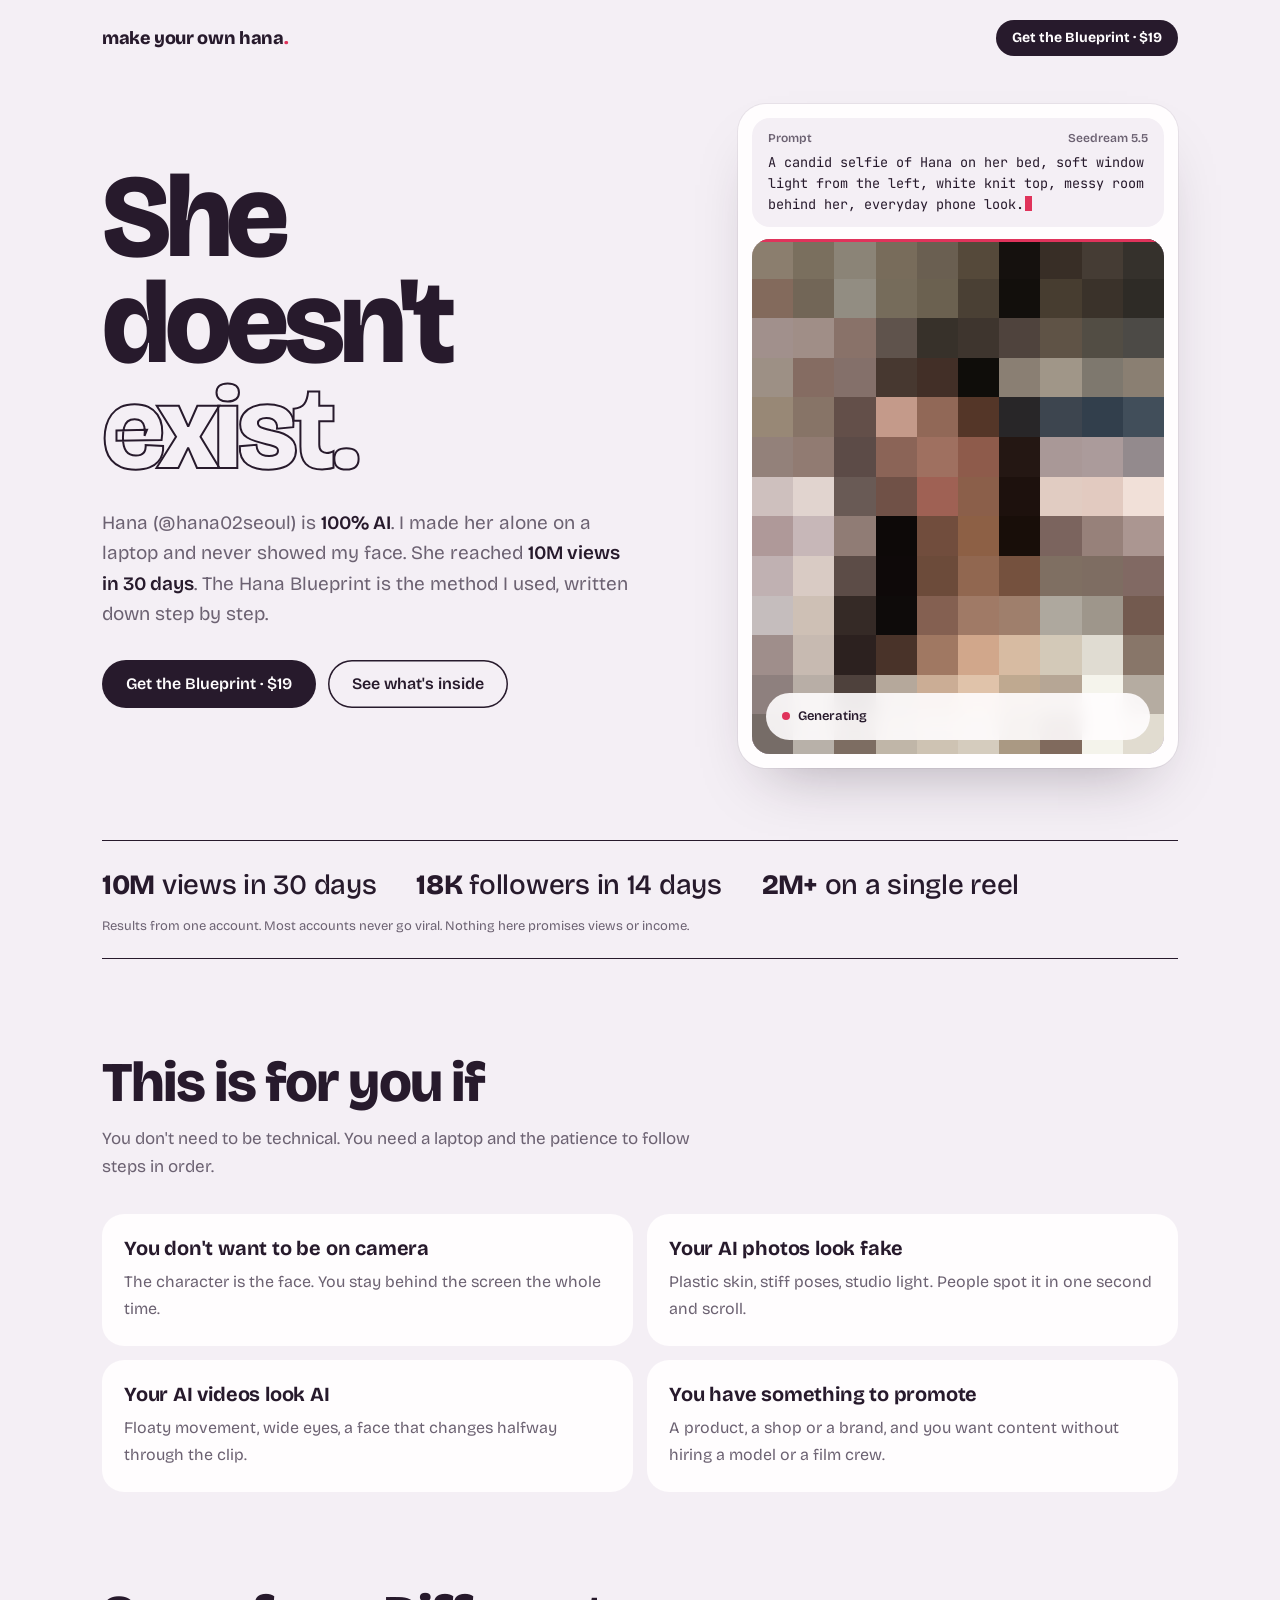
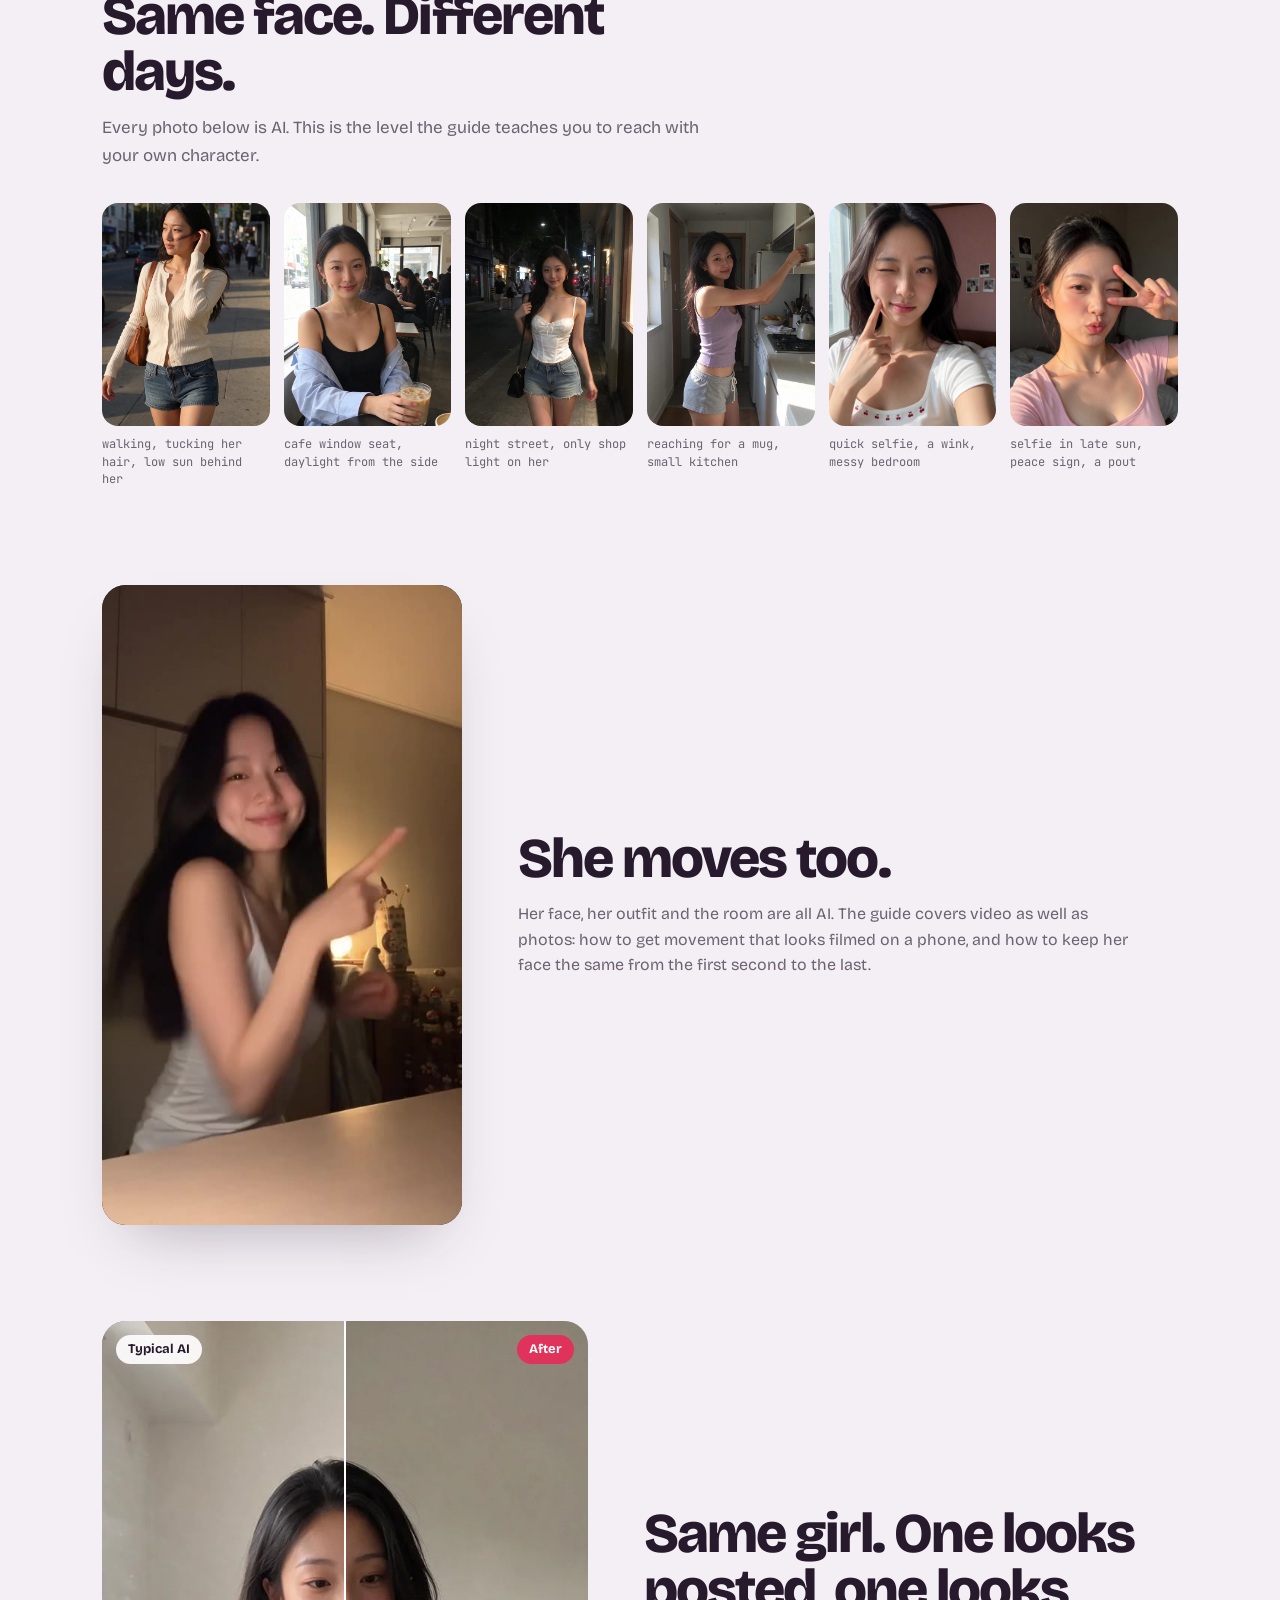
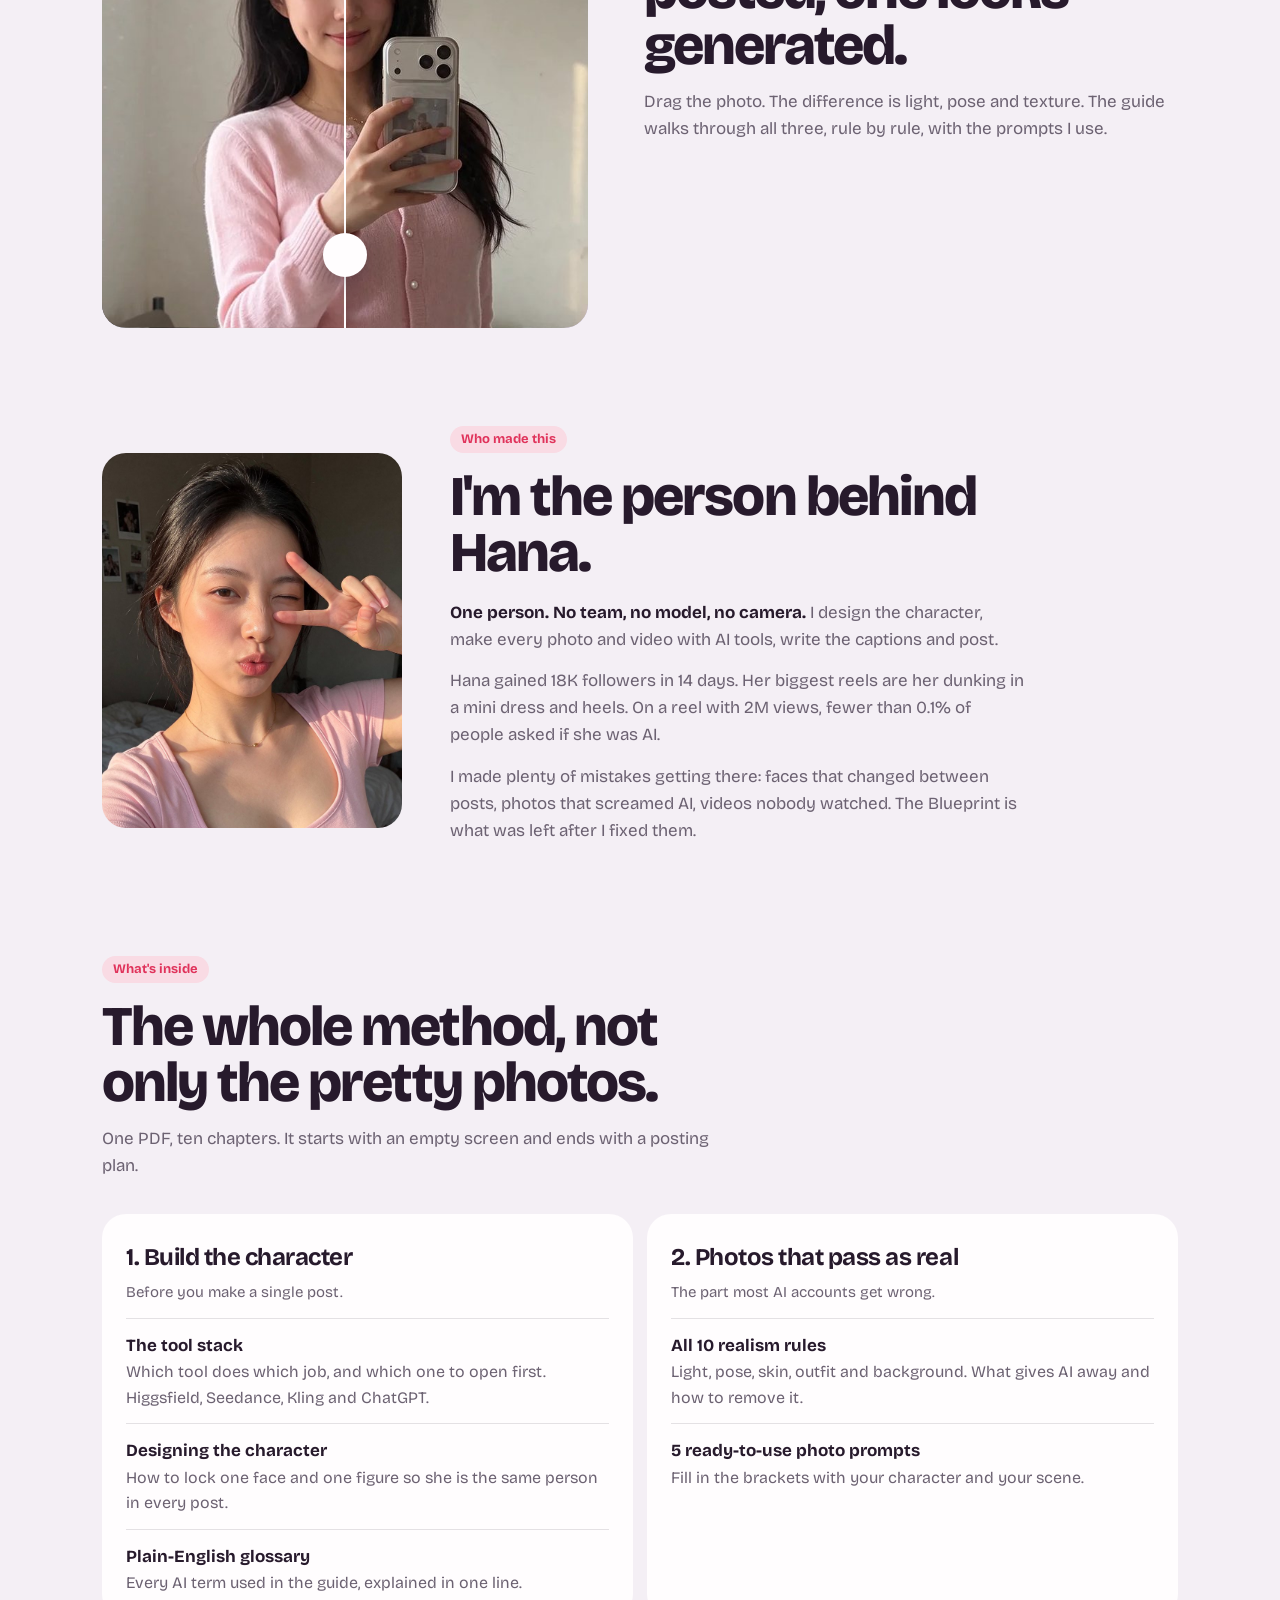
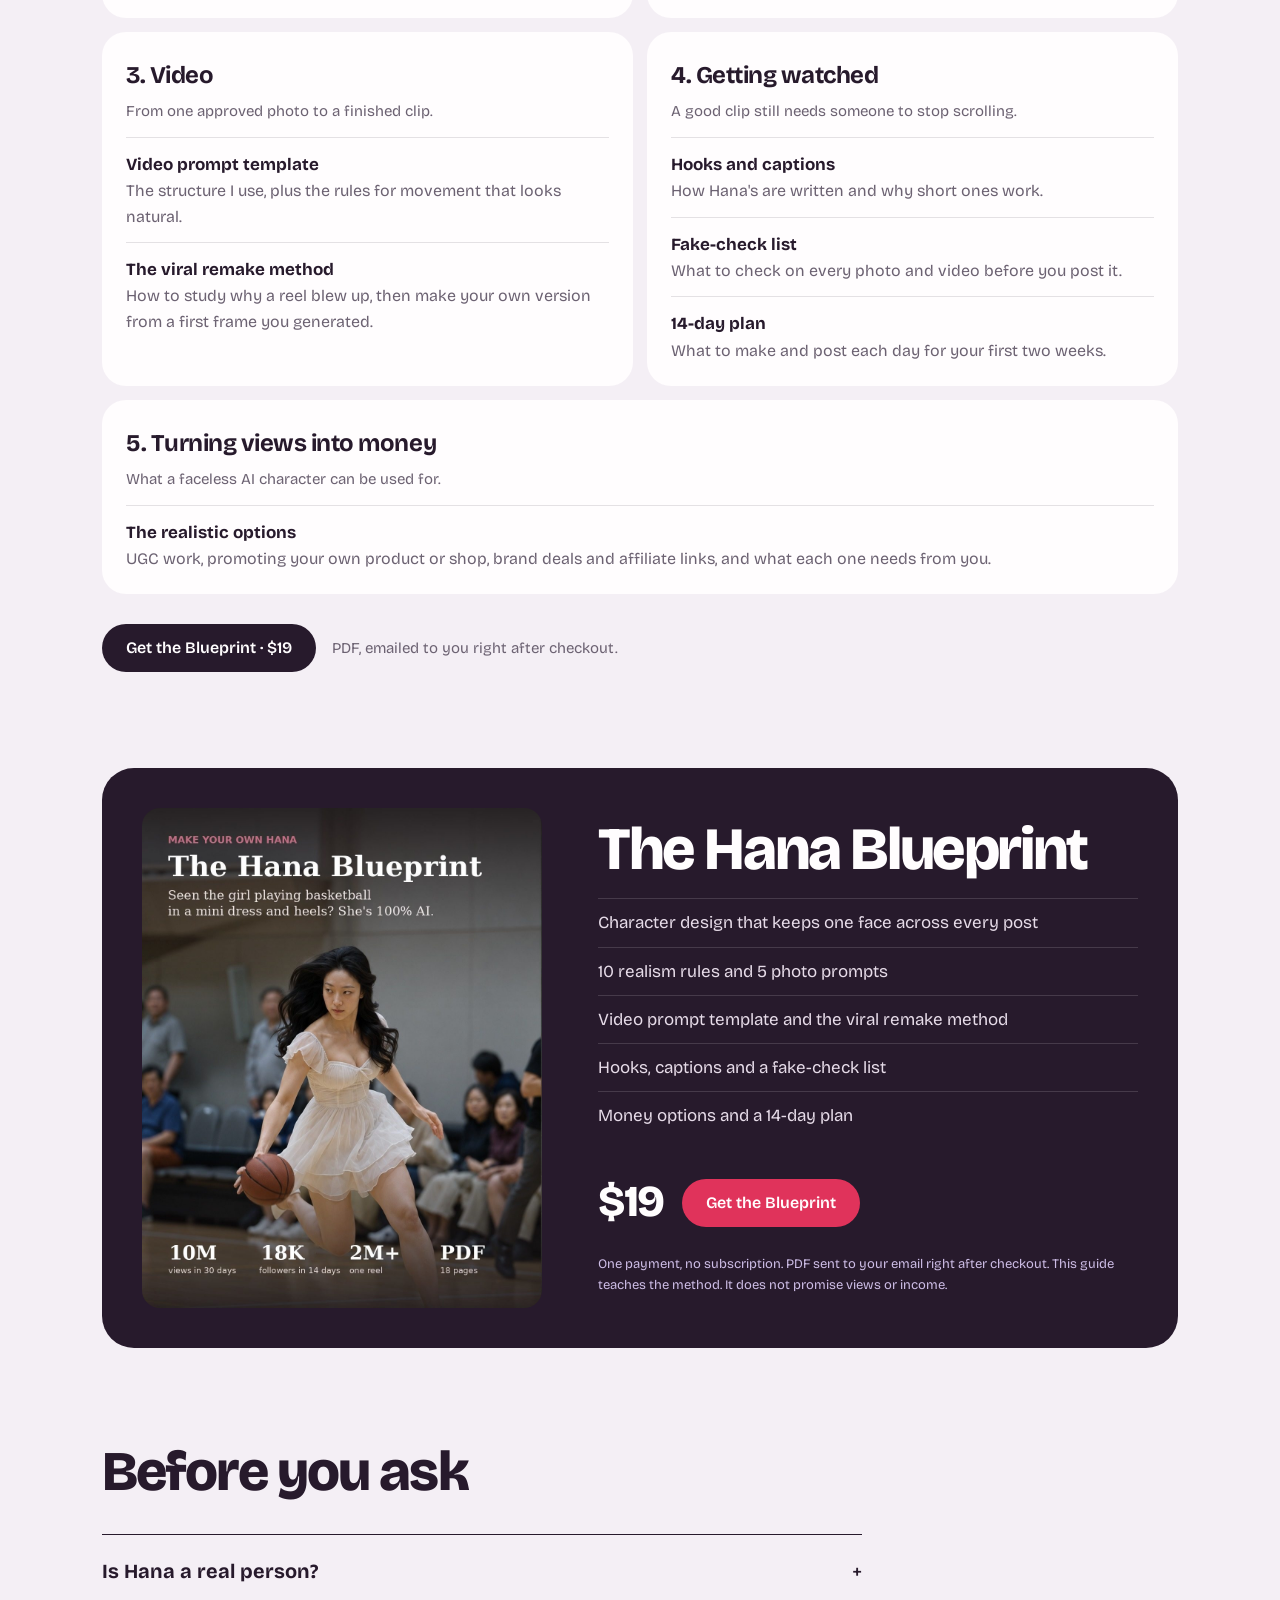
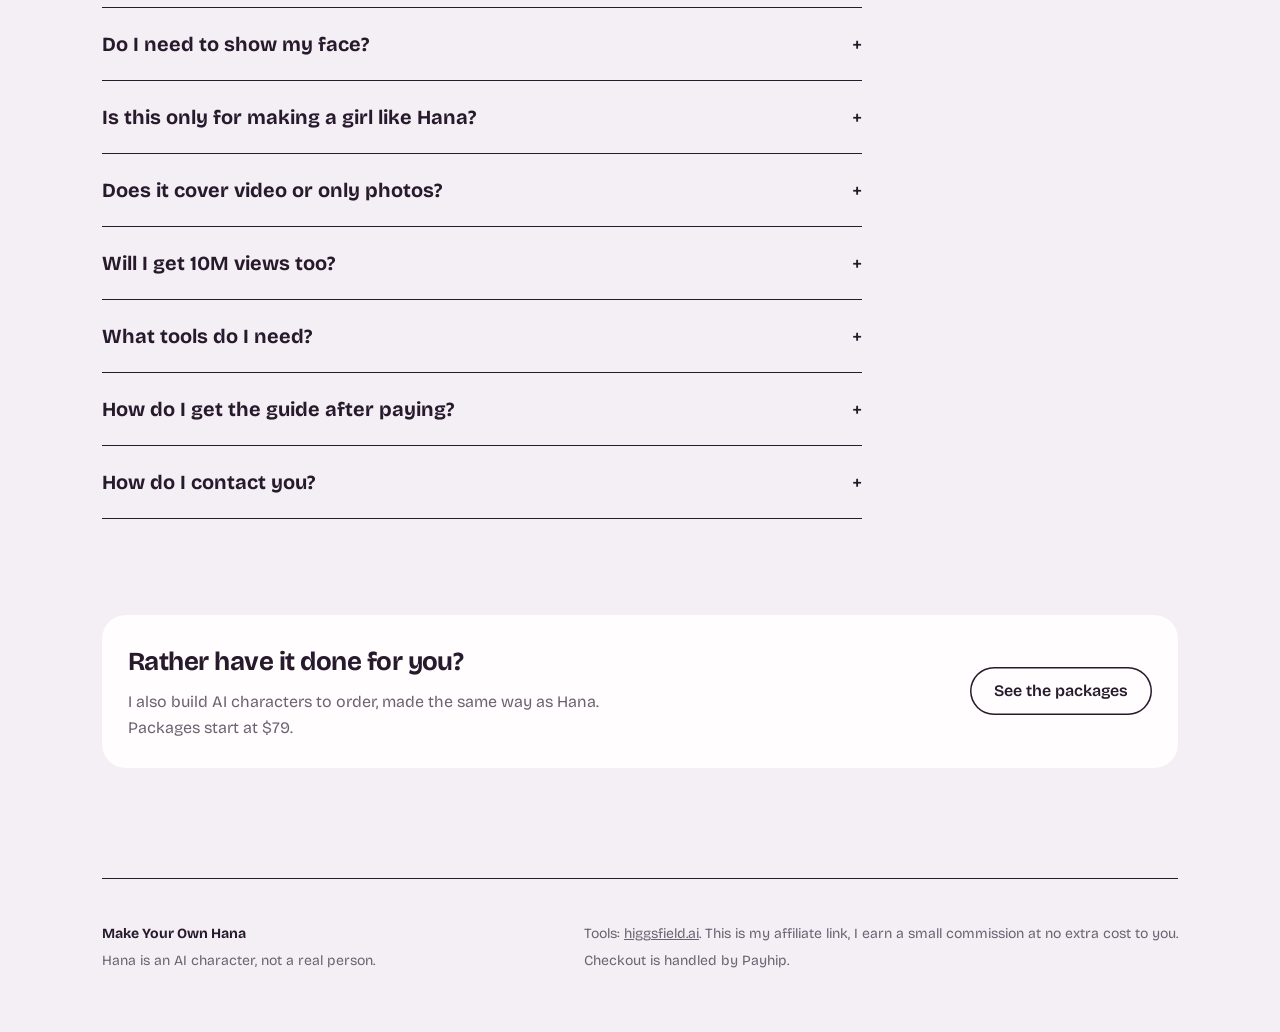
==== commit 0ee58536: "Rebuild landing page around one offer, move packages to services page Co-Authored-By: Claude Fable 5" ====
--- a/index.html
+++ b/index.html
@@ -3,198 +3,33 @@
 <head>
 <meta charset="utf-8">
 <meta name="viewport" content="width=device-width, initial-scale=1">
-<title>Hana is AI. Here's how she's made · Make Your Own Hana</title>
-<meta name="description" content="Hana (@hana02seoul) is a 100% AI character. See how she is made, for free: the tools, the workflow and a real prompt you can copy.">
-<meta property="og:title" content="Hana is AI. Here's how she's made">
-<meta property="og:description" content="The tools, the workflow and a free prompt behind an AI character with 10M views in 30 days.">
+<title>Hana is AI. This is how I made her · Make Your Own Hana</title>
+<meta name="description" content="Hana (@hana02seoul) is a 100% AI character with 10M views in 30 days. The Hana Blueprint is the method behind her: character, photos, video, growth and money.">
+<meta property="og:title" content="Hana is AI. This is how I made her">
+<meta property="og:description" content="One person, one laptop, never on camera. 10M views in 30 days. The method is in The Hana Blueprint.">
 <meta property="og:image" content="https://makeyourownhana.github.io/assets/hana-og-v2.jpg">
 <meta property="og:type" content="website">
 <meta name="theme-color" content="#f4eff5">
 <link rel="preconnect" href="https://fonts.googleapis.com">
 <link rel="preconnect" href="https://fonts.gstatic.com" crossorigin>
 <link href="https://fonts.googleapis.com/css2?family=Bricolage+Grotesque:opsz,wght@12..96,400;12..96,500;12..96,700;12..96,800&family=JetBrains+Mono:wght@400;500&display=swap" rel="stylesheet">
-<style>
-:root{
-  --pearl:#f4eff5; --plum:#271a2c; --cherry:#e0335b; --lilac:#cdbde6; --petal:#f9dbe4; --slate:#6c6272;
-  --white:#fffdfe;
-  --sans:"Bricolage Grotesque",system-ui,sans-serif; --mono:"JetBrains Mono",ui-monospace,monospace;
-}
-*{box-sizing:border-box}
-html{scroll-behavior:smooth}
-body{margin:0;background:var(--pearl);color:var(--plum);font:17px/1.6 var(--sans);font-optical-sizing:auto;-webkit-font-smoothing:antialiased}
-img{display:block;max-width:100%}
-a{color:inherit}
-:focus-visible{outline:3px solid var(--cherry);outline-offset:3px;border-radius:6px}
-.wrap{max-width:1120px;margin:0 auto;padding:0 22px}
-
-/* buttons */
-.btn{display:inline-flex;align-items:center;gap:8px;font:600 16px/1 var(--sans);text-decoration:none;padding:16px 24px;border-radius:999px;border:0;cursor:pointer}
-.btn-main{background:var(--plum);color:var(--white)}
-.btn-main:hover{background:var(--cherry)}
-.btn-line{background:transparent;color:var(--plum);box-shadow:inset 0 0 0 1.5px var(--plum)}
-.btn-line:hover{box-shadow:inset 0 0 0 1.5px var(--cherry);color:var(--cherry)}
-
-/* nav */
-.nav{display:flex;justify-content:space-between;align-items:center;padding:20px 0}
-.logo{font-weight:800;font-size:18px;letter-spacing:-.02em;text-decoration:none}
-.logo i{font-style:normal;color:var(--cherry)}
-.nav a.small{font-size:15px;font-weight:600;text-decoration:none}
-
-/* hero */
-.hero{display:grid;grid-template-columns:1fr 440px;gap:56px;align-items:center;padding:28px 0 72px}
-.hero h1{font-size:clamp(56px,9.2vw,124px);font-weight:800;line-height:.9;letter-spacing:-.045em;margin:0 0 26px}
-.hero h1 span{display:block}
-.hero h1 .ghost{color:transparent;-webkit-text-stroke:2px var(--plum)}
-.lede{font-size:19px;color:var(--slate);max-width:28em;margin:0 0 30px}
-.lede b{color:var(--plum);font-weight:600}
-.ctas{display:flex;gap:12px;flex-wrap:wrap}
-
-/* generator card */
-.gen{background:var(--white);border-radius:28px;padding:14px;box-shadow:0 30px 60px -30px rgba(39,26,44,.35),0 0 0 1px rgba(39,26,44,.06)}
-.gen-prompt{background:var(--pearl);border-radius:18px;padding:14px 16px 12px;font:13.5px/1.55 var(--mono);color:var(--plum);min-height:108px}
-.gen-prompt .who{font:600 12px/1 var(--sans);color:var(--slate);margin-bottom:8px;display:flex;justify-content:space-between}
-.caret{display:inline-block;width:7px;height:15px;background:var(--cherry);vertical-align:-2px;margin-left:1px;animation:blink 1s steps(1) infinite}
-@keyframes blink{50%{opacity:0}}
-.gen-frame{position:relative;margin-top:12px;border-radius:18px;overflow:hidden;aspect-ratio:4/5;background:linear-gradient(135deg,var(--petal),var(--lilac))}
-.gen-frame canvas,.gen-frame img{position:absolute;inset:0;width:100%;height:100%;object-fit:cover}
-.gen-frame canvas{image-rendering:pixelated;background:linear-gradient(135deg,var(--petal),var(--lilac))}
-.gen-bar{position:absolute;left:14px;right:14px;bottom:14px;display:flex;justify-content:space-between;align-items:center;background:rgba(255,253,254,.9);backdrop-filter:blur(8px);border-radius:999px;padding:8px 8px 8px 16px;font:600 13px/1 var(--sans)}
-.gen-bar .dot{width:8px;height:8px;border-radius:50%;background:var(--cherry);display:inline-block;margin-right:8px}
-.gen-bar.done .dot{background:#2fae73}
-.again{font:600 13px/1 var(--sans);border:0;background:var(--plum);color:var(--white);border-radius:999px;padding:9px 14px;cursor:pointer;visibility:hidden}
-.gen-bar.done .again{visibility:visible}
-.progress{position:absolute;left:0;top:0;height:3px;background:var(--cherry);width:0}
-
-/* proof line */
-.proof{border-top:1.5px solid var(--plum);border-bottom:1.5px solid var(--plum);padding:22px 0;display:flex;flex-wrap:wrap;gap:8px 40px;align-items:baseline}
-.proof p{margin:0;font-size:clamp(20px,2.6vw,28px);font-weight:500;letter-spacing:-.01em}
-.proof p strong{font-weight:800}
-.proof small{display:block;flex-basis:100%;color:var(--slate);font-size:13px}
-
-/* sections */
-.sec{padding:96px 0 0}
-.sec-head{max-width:620px;margin-bottom:34px}
-.sec-head h2{font-size:clamp(34px,5vw,56px);font-weight:800;letter-spacing:-.035em;line-height:1;margin:0 0 14px}
-.sec-head p{color:var(--slate);margin:0}
-.free{display:inline-block;font:700 13px/1 var(--sans);background:var(--petal);color:var(--cherry);padding:7px 11px;border-radius:999px;margin-bottom:16px}
-
-/* gallery: photo + the line that made it */
-.strip{display:grid;grid-template-columns:repeat(6,1fr);gap:14px}
-.shot figcaption{font:12px/1.45 var(--mono);color:var(--slate);margin-top:10px}
-.shot img{border-radius:16px;aspect-ratio:3/4;object-fit:cover;width:100%}
-
-/* video */
-.vid-wrap{display:grid;grid-template-columns:360px 1fr;gap:56px;align-items:center}
-.vid{border-radius:24px;overflow:hidden;aspect-ratio:9/16;background:var(--plum);box-shadow:0 30px 60px -30px rgba(39,26,44,.35)}
-.vid video{display:block;width:100%;height:100%;object-fit:cover}
-.vid-note{color:var(--slate);font-size:16px;margin:0}
-
-/* steps */
-.steps{list-style:none;margin:0;padding:0;counter-reset:s;display:grid;grid-template-columns:repeat(5,1fr);gap:14px}
-.steps li{counter-increment:s;background:var(--white);border-radius:22px;padding:22px 20px 24px}
-.steps li::before{content:counter(s);display:grid;place-items:center;width:34px;height:34px;border-radius:50%;background:var(--plum);color:var(--white);font-weight:700;font-size:15px;margin-bottom:18px}
-.steps b{display:block;font-size:18px;line-height:1.2;margin-bottom:8px;letter-spacing:-.01em}
-.steps span{color:var(--slate);font-size:15px;line-height:1.5}
-
-/* rules */
-.rules{display:grid;grid-template-columns:repeat(3,1fr);gap:0;border-top:1.5px solid var(--plum)}
-.rule{padding:24px 24px 26px 0}
-.rule+.rule{padding-left:24px;border-left:1px solid rgba(39,26,44,.15)}
-.rule h3{margin:0 0 8px;font-size:22px;letter-spacing:-.02em}
-.rule p{margin:0;color:var(--slate);font-size:16px}
-.prompt{background:var(--plum);color:#f3e9f2;border-radius:22px;margin-top:28px;overflow:hidden}
-.prompt-head{display:flex;justify-content:space-between;align-items:center;padding:14px 16px 14px 22px;font-size:14px;color:var(--lilac)}
-.copy{font:600 14px/1 var(--sans);background:var(--petal);color:var(--plum);border:0;border-radius:999px;padding:10px 16px;cursor:pointer}
-.prompt pre{margin:0;padding:4px 22px 24px;white-space:pre-wrap;font:14px/1.7 var(--mono)}
-
-/* before / after */
-.ba-wrap{display:grid;grid-template-columns:1fr 1.1fr;gap:56px;align-items:center}
-.ba{position:relative;border-radius:24px;overflow:hidden;aspect-ratio:4/5;width:100%;max-width:520px;user-select:none;touch-action:pan-y;background:var(--lilac)}
-.ba img{position:absolute;inset:0;width:100%;height:100%;object-fit:cover;object-position:50% 18%}
-.ba .before{clip-path:inset(0 calc(100% - var(--x,50%)) 0 0)}
-.ba .handle{position:absolute;top:0;bottom:0;left:var(--x,50%);width:2px;background:var(--white);transform:translateX(-1px)}
-.ba .handle::after{content:"";position:absolute;top:88%;left:50%;width:44px;height:44px;margin:-22px 0 0 -22px;border-radius:50%;background:var(--white);box-shadow:0 6px 20px rgba(39,26,44,.3)}
-.ba .tag{position:absolute;top:14px;font:700 13px/1 var(--sans);background:rgba(255,253,254,.92);padding:8px 12px;border-radius:999px}
-.ba .tag.l{left:14px}.ba .tag.r{right:14px;background:var(--cherry);color:var(--white)}
-.ba input{position:absolute;inset:0;width:100%;height:100%;opacity:0;cursor:ew-resize;margin:0}
-
-/* offer */
-.offer{display:grid;grid-template-columns:400px 1fr;gap:56px;align-items:center;background:var(--plum);color:var(--white);border-radius:32px;padding:40px}
-.offer img{border-radius:18px;width:100%}
-.offer h2{font-size:clamp(36px,5vw,60px);font-weight:800;letter-spacing:-.04em;line-height:.95;margin:0 0 20px}
-.offer ul{margin:0 0 28px;padding:0;list-style:none}
-.offer li{padding:10px 0;border-top:1px solid rgba(255,255,255,.14);color:#e6dbe8}
-.buy{display:flex;align-items:center;gap:18px;flex-wrap:wrap}
-.price{font-size:44px;font-weight:800;letter-spacing:-.03em}
-.offer .btn-main{background:var(--cherry)}
-.offer .btn-main:hover{background:var(--white);color:var(--plum)}
-.offer small{display:block;margin-top:16px;color:var(--lilac);font-size:13px}
-
-/* packages */
-.pkgs{display:grid;grid-template-columns:repeat(3,1fr);gap:18px}
-.pkg{background:var(--white);border-radius:24px;overflow:hidden;text-decoration:none;display:flex;flex-direction:column}
-.pkg img{aspect-ratio:4/5;object-fit:cover;width:100%}
-.pkg .body{padding:20px 22px 22px;display:flex;flex-direction:column;flex:1}
-.pkg h3{margin:0 0 6px;font-size:22px;letter-spacing:-.02em}
-.pkg p{margin:0 0 18px;color:var(--slate);font-size:15px;flex:1}
-.pkg .row{display:flex;justify-content:space-between;align-items:center;font-weight:700;font-size:20px}
-.pkg .row span{font-size:14px;color:var(--cherry)}
-.pkg:hover .row span{text-decoration:underline}
-.pkg.best{box-shadow:0 0 0 2px var(--cherry)}
-.pkg .flag{align-self:flex-start;font:700 12px/1 var(--sans);background:var(--cherry);color:var(--white);padding:6px 10px;border-radius:999px;margin-bottom:12px}
-
-/* faq */
-.faq{max-width:760px}
-.faq details{border-top:1.5px solid var(--plum);padding:20px 0}
-.faq details:last-of-type{border-bottom:1.5px solid var(--plum)}
-.faq summary{cursor:pointer;font-weight:700;font-size:20px;list-style:none;display:flex;justify-content:space-between;gap:20px}
-.faq summary::-webkit-details-marker{display:none}
-.faq summary::after{content:"+";font-weight:500}
-.faq details[open] summary::after{content:"−"}
-.faq p{color:var(--slate);margin:12px 0 0}
-
-footer{margin-top:110px;padding:40px 0 56px;border-top:1.5px solid var(--plum);font-size:14px;color:var(--slate);display:flex;justify-content:space-between;gap:24px;flex-wrap:wrap}
-footer p{margin:4px 0}
-footer b{color:var(--plum)}
-
-@media (max-width:900px){
-  .hero{grid-template-columns:1fr;gap:36px;padding-bottom:56px}
-  .gen{max-width:460px}
-  .strip{grid-template-columns:repeat(6,62%);overflow-x:auto;scroll-snap-type:x mandatory;padding-bottom:6px}
-  .shot{scroll-snap-align:start}
-  .vid-wrap{grid-template-columns:1fr;gap:24px}
-  .vid{max-width:360px}
-  .steps{grid-template-columns:1fr}
-  .rules{grid-template-columns:1fr}
-  .rule,.rule+.rule{padding:20px 0;border-left:0;border-top:1px solid rgba(39,26,44,.15)}
-  .rule:first-child{border-top:0}
-  .ba-wrap,.offer{grid-template-columns:1fr;gap:28px}
-  .offer{padding:22px;border-radius:26px}
-  .pkgs{grid-template-columns:1fr}
-  .sec{padding-top:72px}
-  body{font-size:16px}
-}
-@media (prefers-reduced-motion:reduce){
-  html{scroll-behavior:auto}
-  .caret{animation:none}
-}
-</style>
+<link rel="stylesheet" href="style.css?v=2">
 </head>
 <body>
 <div class="wrap">
 
   <nav class="nav">
     <a class="logo" href="#">make your own hana<i>.</i></a>
-    <a class="small" href="#guide">Get the guide</a>
+    <a class="pill" href="https://payhip.com/b/Blaw1">Get the Blueprint · $19</a>
   </nav>
 
   <header class="hero">
     <div>
       <h1><span>She</span><span>doesn't</span><span class="ghost">exist.</span></h1>
-      <p class="lede">Hana (@hana02seoul) is <b>100% AI</b>. No model, no camera, no photoshoot. Every photo and video comes from a prompt. Here is how she's made, free.</p>
+      <p class="lede">Hana (@hana02seoul) is <b>100% AI</b>. I made her alone on a laptop and never showed my face. She reached <b>10M views in 30 days</b>. The Hana Blueprint is the method I used, written down step by step.</p>
       <div class="ctas">
-        <a class="btn btn-main" href="#free">See how she's made</a>
-        <a class="btn btn-line" href="#guide">Get the full guide</a>
+        <a class="btn btn-main" href="https://payhip.com/b/Blaw1">Get the Blueprint · $19</a>
+        <a class="btn btn-line" href="#inside">See what's inside</a>
       </div>
     </div>
 
@@ -221,8 +56,21 @@
 
   <section class="sec">
     <div class="sec-head">
+      <h2>This is for you if</h2>
+      <p>You don't need to be technical. You need a laptop and the patience to follow steps in order.</p>
+    </div>
+    <div class="for">
+      <div><b>You don't want to be on camera</b><span>The character is the face. You stay behind the screen the whole time.</span></div>
+      <div><b>Your AI photos look fake</b><span>Plastic skin, stiff poses, studio light. People spot it in one second and scroll.</span></div>
+      <div><b>Your AI videos look AI</b><span>Floaty movement, wide eyes, a face that changes halfway through the clip.</span></div>
+      <div><b>You have something to promote</b><span>A product, a shop or a brand, and you want content without hiring a model or a film crew.</span></div>
+    </div>
+  </section>
+
+  <section class="sec">
+    <div class="sec-head">
       <h2>Same face. Different days.</h2>
-      <p>Every photo below is AI. Under each one, the moment the prompt asked for.</p>
+      <p>Every photo below is AI. This is the level the guide teaches you to reach with your own character.</p>
     </div>
     <div class="strip">
       <figure class="shot" style="margin:0"><img src="assets/hana-g1.jpg" alt="AI photo of Hana walking on a sunny street" loading="lazy"><figcaption>walking, tucking her hair, low sun behind her</figcaption></figure>
@@ -239,45 +87,8 @@
       <div class="vid"><video src="assets/hana-room-dance.mp4" poster="assets/hana-room-dance.jpg" autoplay muted loop playsinline preload="metadata" aria-label="AI video of Hana dancing in her room"></video></div>
       <div class="sec-head" style="margin:0">
         <h2>She moves too.</h2>
-        <p class="vid-note">Her face, outfit and the room are all AI. The moves come from a real dance clip, swapped onto Hana with a single reference image of her face and figure.</p>
-      </div>
-    </div>
-  </section>
-
-  <section class="sec" id="free">
-    <div class="sec-head">
-      <span class="free">Free</span>
-      <h2>How Hana is made</h2>
-      <p>One main platform plus one chat AI. Five steps, in this order.</p>
-    </div>
-    <ol class="steps">
-      <li><b>Design the face</b><span>Front photo and side profile in ChatGPT. Once approved, never change it.</span></li>
-      <li><b>Save her as a character</b><span>Upload those images on Higgsfield so every photo starts from her face.</span></li>
-      <li><b>Make real-looking photos</b><span>One light source, one action, an everyday phone look. Rules below.</span></li>
-      <li><b>Turn photos into video</b><span>Approve a photo, then animate it in Seedance 2.5 or Kling 4.0. Never video from text alone.</span></li>
-      <li><b>Post and repeat</b><span>A short human caption. Change the topic every post. Keep what works.</span></li>
-    </ol>
-  </section>
-
-  <section class="sec">
-    <div class="sec-head">
-      <span class="free">Free</span>
-      <h2>3 rules that kill the AI look</h2>
-      <p>A real-looking photo isn't one that shows every pore. It's one a normal person would actually choose to post.</p>
-    </div>
-    <div class="rules">
-      <div class="rule"><h3>One real light</h3><p>Window, sun or street lamp. Say where it is and which side of her face falls into shadow. Evenly lit faces give AI away.</p></div>
-      <div class="rule"><h3>Mid-movement</h3><p>Catch her doing something: walking, tucking her hair, laughing at something off camera. Never script a stiff pose.</p></div>
-      <div class="rule"><h3>No eating</h3><p>No biting, no drinking. AI mouths around food and cups still look wrong.</p></div>
-    </div>
-    <div class="prompt">
-      <div class="prompt-head"><span>Free photo prompt. Fill in the brackets.</span><button class="copy" type="button" data-target="p-photo">Copy prompt</button></div>
-<pre id="p-photo">A candid phone photo of [name] [doing one action, mid-movement] at [real place].
-She is wearing [specific outfit a real girl would wear here].
-Light: [one source, e.g. late afternoon sun behind her and to her left]. A warm thin rim of light on her hair; her face is in soft open shade, slightly darker than the background but clearly readable. No light from the front, no second light source.
-Her eyes are focused on [specific thing], natural smile that reaches her eyes.
-Nobody else in the frame.
-Everyday phone photo look. No skin smoothing, no beauty filter, no studio lighting, no CGI look.</pre>
+        <p class="vid-note">Her face, her outfit and the room are all AI. The guide covers video as well as photos: how to get movement that looks filmed on a phone, and how to keep her face the same from the first second to the last.</p>
+      </div>
     </div>
   </section>
 
@@ -292,8 +103,76 @@
       </div>
       <div class="sec-head" style="margin:0">
         <h2>Same girl. One looks posted, one looks generated.</h2>
-        <p>Drag the photo. The difference is light, pose and texture, the exact things the full guide walks through rule by rule.</p>
-      </div>
+        <p>Drag the photo. The difference is light, pose and texture. The guide walks through all three, rule by rule, with the prompts I use.</p>
+      </div>
+    </div>
+  </section>
+
+  <section class="sec">
+    <div class="about">
+      <img src="assets/hana-peace.jpg" alt="AI selfie of Hana" loading="lazy">
+      <div>
+        <span class="eyebrow">Who made this</span>
+        <div class="sec-head" style="margin-bottom:18px"><h2>I'm the person behind Hana.</h2></div>
+        <p><b>One person. No team, no model, no camera.</b> I design the character, make every photo and video with AI tools, write the captions and post.</p>
+        <p>Hana gained 18K followers in 14 days. Her biggest reels are her dunking in a mini dress and heels. On a reel with 2M views, fewer than 0.1% of people asked if she was AI.</p>
+        <p>I made plenty of mistakes getting there: faces that changed between posts, photos that screamed AI, videos nobody watched. The Blueprint is what was left after I fixed them.</p>
+      </div>
+    </div>
+  </section>
+
+  <section class="sec" id="inside">
+    <div class="sec-head">
+      <span class="eyebrow">What's inside</span>
+      <h2>The whole method, not only the pretty photos.</h2>
+      <p>One PDF, ten chapters. It starts with an empty screen and ends with a posting plan.</p>
+    </div>
+    <div class="inside">
+      <div class="part">
+        <h3>1. Build the character</h3>
+        <p>Before you make a single post.</p>
+        <ul>
+          <li><b>The tool stack</b>Which tool does which job, and which one to open first. Higgsfield, Seedance, Kling and ChatGPT.</li>
+          <li><b>Designing the character</b>How to lock one face and one figure so she is the same person in every post.</li>
+          <li><b>Plain-English glossary</b>Every AI term used in the guide, explained in one line.</li>
+        </ul>
+      </div>
+      <div class="part">
+        <h3>2. Photos that pass as real</h3>
+        <p>The part most AI accounts get wrong.</p>
+        <ul>
+          <li><b>All 10 realism rules</b>Light, pose, skin, outfit and background. What gives AI away and how to remove it.</li>
+          <li><b>5 ready-to-use photo prompts</b>Fill in the brackets with your character and your scene.</li>
+        </ul>
+      </div>
+      <div class="part">
+        <h3>3. Video</h3>
+        <p>From one approved photo to a finished clip.</p>
+        <ul>
+          <li><b>Video prompt template</b>The structure I use, plus the rules for movement that looks natural.</li>
+          <li><b>The viral remake method</b>How to study why a reel blew up, then make your own version from a first frame you generated.</li>
+        </ul>
+      </div>
+      <div class="part">
+        <h3>4. Getting watched</h3>
+        <p>A good clip still needs someone to stop scrolling.</p>
+        <ul>
+          <li><b>Hooks and captions</b>How Hana's are written and why short ones work.</li>
+          <li><b>Fake-check list</b>What to check on every photo and video before you post it.</li>
+          <li><b>14-day plan</b>What to make and post each day for your first two weeks.</li>
+        </ul>
+      </div>
+      <div class="part wide">
+        <h3>5. Turning views into money</h3>
+        <p>What a faceless AI character can be used for.</p>
+        <ul>
+          <li><b>The realistic options</b>UGC work, promoting your own product or shop, brand deals and affiliate links, and what each one needs from you.</li>
+        </ul>
+      </div>
+    </div>
+    <div class="midcta">
+      <a class="btn btn-main" href="https://payhip.com/b/Blaw1">Get the Blueprint · $19</a>
+      <span>PDF, emailed to you right after checkout.</span>
     </div>
   </section>
 
@@ -303,36 +182,15 @@
       <div>
         <h2>The Hana Blueprint</h2>
         <ul>
-          <li>All 10 realism rules, plus 5 ready-to-use photo prompts</li>
-          <li>The viral remake method that grew Hana fastest</li>
-          <li>Video prompt template and rules for natural movement</li>
-          <li>Hooks, captions and a fake-check list for every post</li>
-          <li>Turning views into money, and a 14-day plan</li>
-        </ul>
-        <div class="buy"><span class="price">$19</span><a class="btn btn-main" href="https://payhip.com/b/Blaw1">Get the guide</a></div>
-        <small>18-page PDF, sent to your email right after checkout. This guide teaches the method. It does not promise views or income.</small>
-      </div>
-    </div>
-  </section>
-
-  <section class="sec">
-    <div class="sec-head">
-      <h2>Or have her built for you</h2>
-      <p>Your own AI character, made the same way as Hana. Adults only, and only your own AI persona, never a celebrity or another real person.</p>
-    </div>
-    <div class="pkgs">
-      <a class="pkg" href="https://payhip.com/b/854OE">
-        <img src="assets/hana-realism-v2.jpg" alt="Realism upgrade before and after" loading="lazy">
-        <div class="body"><h3>Realism Upgrade</h3><p>Send your existing AI character. Get 10 photos that look like real phone photos.</p><div class="row">$79 <span>View package</span></div></div>
-      </a>
-      <a class="pkg" href="https://payhip.com/b/GBrcQ">
-        <img src="assets/hana-wink.jpg" alt="Starter package example" loading="lazy">
-        <div class="body"><h3>Starter</h3><p>3 face options, 3 outfits, 10 lifestyle photos and a character sheet.</p><div class="row">$119 <span>View package</span></div></div>
-      </a>
-      <a class="pkg best" href="https://payhip.com/b/8gdJG">
-        <img src="assets/hana-standard-v2.jpg" alt="Standard package example" loading="lazy">
-        <div class="body"><span class="flag">Best value</span><h3>Standard</h3><p>5 outfits, 20 lifestyle photos and a full front, side and back character sheet.</p><div class="row">$179 <span>View package</span></div></div>
-      </a>
+          <li>Character design that keeps one face across every post</li>
+          <li>10 realism rules and 5 photo prompts</li>
+          <li>Video prompt template and the viral remake method</li>
+          <li>Hooks, captions and a fake-check list</li>
+          <li>Money options and a 14-day plan</li>
+        </ul>
+        <div class="buy"><span class="price">$19</span><a class="btn btn-main" href="https://payhip.com/b/Blaw1">Get the Blueprint</a></div>
+        <small>One payment, no subscription. PDF sent to your email right after checkout. This guide teaches the method. It does not promise views or income.</small>
+      </div>
     </div>
   </section>
 
@@ -340,10 +198,22 @@
     <div class="sec-head"><h2>Before you ask</h2></div>
     <details><summary>Is Hana a real person?</summary><p>No. Hana is fully AI-generated, and her Instagram is labelled as AI.</p></details>
     <details><summary>Do I need to show my face?</summary><p>No. That's the point. The character is the face.</p></details>
+    <details><summary>Is this only for making a girl like Hana?</summary><p>No. The same steps work for any character: a man, a mascot, a presenter for your shop or brand. Hana is the example because her numbers are real.</p></details>
+    <details><summary>Does it cover video or only photos?</summary><p>Both. Photos come first because every video starts from an approved photo, then the guide moves on to video prompts and movement.</p></details>
     <details><summary>Will I get 10M views too?</summary><p>Nobody can promise that. Hana's numbers come from one account, and most accounts never go viral. What you get is the method and the mistakes to avoid.</p></details>
-    <details><summary>What tools do I need?</summary><p>Higgsfield for photos and videos, and ChatGPT for the first face design. Check current prices yourself before you pay.</p></details>
+    <details><summary>What tools do I need?</summary><p>Higgsfield for photos and videos, and ChatGPT for the first face design. Both are paid tools. Check current prices yourself before you buy.</p></details>
     <details><summary>How do I get the guide after paying?</summary><p>Checkout runs on Payhip. The PDF is emailed to you automatically right after payment.</p></details>
     <details><summary>How do I contact you?</summary><p>Email <a href="mailto:hana02seoul@gmail.com">hana02seoul@gmail.com</a>.</p></details>
+  </section>
+
+  <section class="sec">
+    <div class="done">
+      <div>
+        <h2>Rather have it done for you?</h2>
+        <p>I also build AI characters to order, made the same way as Hana. Packages start at $79.</p>
+      </div>
+      <a class="btn btn-line" href="services.html">See the packages</a>
+    </div>
   </section>
 
   <footer>
@@ -358,77 +228,7 @@
   </footer>
 
 </div>
-<script>
-(function(){
-  var text="A candid selfie of Hana on her bed, soft window light from the left, white knit top, messy room behind her, everyday phone look.";
-  var typed=document.getElementById('typed'),caret=document.getElementById('caret'),
-      cv=document.getElementById('pix'),img=document.getElementById('final'),
-      bar=document.getElementById('bar'),status=document.getElementById('status'),
-      prog=document.getElementById('prog'),again=document.getElementById('again'),
-      ctx=cv.getContext('2d');
-  var reduce=window.matchMedia('(prefers-reduced-motion: reduce)').matches;
-  var run=0;
-
-  function setStatus(t,done){status.innerHTML='<i class="dot"></i>'+t;bar.classList.toggle('done',!!done)}
-  function size(){var r=cv.getBoundingClientRect();cv.width=Math.round(r.width);cv.height=Math.round(r.height)}
-  function cover(sw,sh,dw,dh){var s=Math.max(dw/sw,dh/sh);return [(sw-dw/s)/2,(sh-dh/s)/2,dw/s,dh/s]}
-  function draw(block){
-    var w=cv.width,h=cv.height,sw=Math.max(1,Math.round(w/block)),sh=Math.max(1,Math.round(h/block));
-    var c=cover(img.naturalWidth,img.naturalHeight,w,h);
-    var t=document.createElement('canvas');t.width=sw;t.height=sh;
-    t.getContext('2d').drawImage(img,c[0],c[1],c[2],c[3],0,0,sw,sh);
-    ctx.imageSmoothingEnabled=false;ctx.clearRect(0,0,w,h);ctx.drawImage(t,0,0,sw,sh,0,0,w,h);
-  }
-  function finish(){cv.style.opacity=0;prog.style.width='100%';setStatus('Done in 4.2s',true);caret.style.display='none'}
-
-  function start(){
-    var id=++run;
-    typed.textContent='';caret.style.display='';cv.style.opacity=1;cv.style.transition='none';
-    prog.style.transition='none';prog.style.width='0';
-    if(reduce){typed.textContent=text;finish();return}
-    size();ctx.fillStyle='#e9dff0';ctx.fillRect(0,0,cv.width,cv.height);
-    setStatus('Writing prompt',false);
-    var i=0;
-    (function type(){
-      if(id!==run)return;
-      i+=2;typed.textContent=text.slice(0,i);
-      if(i<text.length){setTimeout(type,28)}else{render()}
-    })();
-    function render(){
-      setStatus('Generating',false);
-      prog.style.transition='width 2.6s linear';prog.style.width='100%';
-      var steps=[64,40,24,14,8,4,2],k=0;
-      (function step(){
-        if(id!==run)return;
-        draw(steps[k]);k++;
-        if(k<steps.length){setTimeout(step,370)}
-        else{cv.style.transition='opacity .5s ease';setTimeout(function(){if(id===run)finish()},120)}
-      })();
-    }
-  }
-  again.addEventListener('click',start);
-  function go(){
-    if('IntersectionObserver' in window){
-      var io=new IntersectionObserver(function(e){if(e[0].isIntersecting){io.disconnect();start()}},{threshold:.4});
-      io.observe(cv);
-    }else start();
-  }
-  if(img.complete&&img.naturalWidth)go();else img.addEventListener('load',go);
-
-  // before / after
-  var ba=document.getElementById('ba'),r=document.getElementById('baRange');
-  r.addEventListener('input',function(){ba.style.setProperty('--x',r.value+'%')});
-
-  // copy
-  document.querySelectorAll('.copy').forEach(function(btn){
-    btn.addEventListener('click',function(){
-      var t=document.getElementById(btn.dataset.target).innerText,orig=btn.textContent;
-      function done(){btn.textContent='Copied';setTimeout(function(){btn.textContent=orig},1600)}
-      function fallback(){var a=document.createElement('textarea');a.value=t;document.body.appendChild(a);a.select();try{document.execCommand('copy');done()}catch(e){btn.textContent='Long-press to copy'}document.body.removeChild(a)}
-      if(navigator.clipboard&&window.isSecureContext){navigator.clipboard.writeText(t).then(done,fallback)}else fallback();
-    });
-  });
-})();
-</script>
+<div class="stick"><span>The Hana Blueprint · $19</span><a href="https://payhip.com/b/Blaw1">Get it</a></div>
+<script src="site.js?v=2"></script>
 </body>
 </html>
--- a/style.css
+++ b/style.css
@@ -0,0 +1,202 @@
+:root{
+  --pearl:#f4eff5; --plum:#271a2c; --cherry:#e0335b; --lilac:#cdbde6; --petal:#f9dbe4; --slate:#6c6272;
+  --white:#fffdfe;
+  --sans:"Bricolage Grotesque",system-ui,sans-serif; --mono:"JetBrains Mono",ui-monospace,monospace;
+}
+*{box-sizing:border-box}
+html{scroll-behavior:smooth}
+body{margin:0;background:var(--pearl);color:var(--plum);font:17px/1.6 var(--sans);font-optical-sizing:auto;-webkit-font-smoothing:antialiased}
+img{display:block;max-width:100%}
+a{color:inherit}
+:focus-visible{outline:3px solid var(--cherry);outline-offset:3px;border-radius:6px}
+.wrap{max-width:1120px;margin:0 auto;padding:0 22px}
+
+/* buttons */
+.btn{display:inline-flex;align-items:center;gap:8px;font:600 16px/1 var(--sans);text-decoration:none;padding:16px 24px;border-radius:999px;border:0;cursor:pointer}
+.btn-main{background:var(--plum);color:var(--white)}
+.btn-main:hover{background:var(--cherry)}
+.btn-line{background:transparent;color:var(--plum);box-shadow:inset 0 0 0 1.5px var(--plum)}
+.btn-line:hover{box-shadow:inset 0 0 0 1.5px var(--cherry);color:var(--cherry)}
+
+/* nav */
+.nav{display:flex;justify-content:space-between;align-items:center;padding:20px 0}
+.logo{font-weight:800;font-size:18px;letter-spacing:-.02em;text-decoration:none}
+.logo i{font-style:normal;color:var(--cherry)}
+.nav a.small{font-size:15px;font-weight:600;text-decoration:none}
+
+/* hero */
+.hero{display:grid;grid-template-columns:1fr 440px;gap:56px;align-items:center;padding:28px 0 72px}
+.hero h1{font-size:clamp(56px,9.2vw,124px);font-weight:800;line-height:.9;letter-spacing:-.045em;margin:0 0 26px}
+.hero h1 span{display:block}
+.hero h1 .ghost{color:transparent;-webkit-text-stroke:2px var(--plum)}
+.lede{font-size:19px;color:var(--slate);max-width:28em;margin:0 0 30px}
+.lede b{color:var(--plum);font-weight:600}
+.ctas{display:flex;gap:12px;flex-wrap:wrap}
+
+/* generator card */
+.gen{background:var(--white);border-radius:28px;padding:14px;box-shadow:0 30px 60px -30px rgba(39,26,44,.35),0 0 0 1px rgba(39,26,44,.06)}
+.gen-prompt{background:var(--pearl);border-radius:18px;padding:14px 16px 12px;font:13.5px/1.55 var(--mono);color:var(--plum);min-height:108px}
+.gen-prompt .who{font:600 12px/1 var(--sans);color:var(--slate);margin-bottom:8px;display:flex;justify-content:space-between}
+.caret{display:inline-block;width:7px;height:15px;background:var(--cherry);vertical-align:-2px;margin-left:1px;animation:blink 1s steps(1) infinite}
+@keyframes blink{50%{opacity:0}}
+.gen-frame{position:relative;margin-top:12px;border-radius:18px;overflow:hidden;aspect-ratio:4/5;background:linear-gradient(135deg,var(--petal),var(--lilac))}
+.gen-frame canvas,.gen-frame img{position:absolute;inset:0;width:100%;height:100%;object-fit:cover}
+.gen-frame canvas{image-rendering:pixelated;background:linear-gradient(135deg,var(--petal),var(--lilac))}
+.gen-bar{position:absolute;left:14px;right:14px;bottom:14px;display:flex;justify-content:space-between;align-items:center;background:rgba(255,253,254,.9);backdrop-filter:blur(8px);border-radius:999px;padding:8px 8px 8px 16px;font:600 13px/1 var(--sans)}
+.gen-bar .dot{width:8px;height:8px;border-radius:50%;background:var(--cherry);display:inline-block;margin-right:8px}
+.gen-bar.done .dot{background:#2fae73}
+.again{font:600 13px/1 var(--sans);border:0;background:var(--plum);color:var(--white);border-radius:999px;padding:9px 14px;cursor:pointer;visibility:hidden}
+.gen-bar.done .again{visibility:visible}
+.progress{position:absolute;left:0;top:0;height:3px;background:var(--cherry);width:0}
+
+/* proof line */
+.proof{border-top:1.5px solid var(--plum);border-bottom:1.5px solid var(--plum);padding:22px 0;display:flex;flex-wrap:wrap;gap:8px 40px;align-items:baseline}
+.proof p{margin:0;font-size:clamp(20px,2.6vw,28px);font-weight:500;letter-spacing:-.01em}
+.proof p strong{font-weight:800}
+.proof small{display:block;flex-basis:100%;color:var(--slate);font-size:13px}
+
+/* sections */
+.sec{padding:96px 0 0}
+.sec-head{max-width:620px;margin-bottom:34px}
+.sec-head h2{font-size:clamp(34px,5vw,56px);font-weight:800;letter-spacing:-.035em;line-height:1;margin:0 0 14px}
+.sec-head p{color:var(--slate);margin:0}
+.free{display:inline-block;font:700 13px/1 var(--sans);background:var(--petal);color:var(--cherry);padding:7px 11px;border-radius:999px;margin-bottom:16px}
+
+/* gallery: photo + the line that made it */
+.strip{display:grid;grid-template-columns:repeat(6,1fr);gap:14px}
+.shot figcaption{font:12px/1.45 var(--mono);color:var(--slate);margin-top:10px}
+.shot img{border-radius:16px;aspect-ratio:3/4;object-fit:cover;width:100%}
+
+/* video */
+.vid-wrap{display:grid;grid-template-columns:360px 1fr;gap:56px;align-items:center}
+.vid{border-radius:24px;overflow:hidden;aspect-ratio:9/16;background:var(--plum);box-shadow:0 30px 60px -30px rgba(39,26,44,.35)}
+.vid video{display:block;width:100%;height:100%;object-fit:cover}
+.vid-note{color:var(--slate);font-size:16px;margin:0}
+
+/* steps */
+.steps{list-style:none;margin:0;padding:0;counter-reset:s;display:grid;grid-template-columns:repeat(5,1fr);gap:14px}
+.steps li{counter-increment:s;background:var(--white);border-radius:22px;padding:22px 20px 24px}
+.steps li::before{content:counter(s);display:grid;place-items:center;width:34px;height:34px;border-radius:50%;background:var(--plum);color:var(--white);font-weight:700;font-size:15px;margin-bottom:18px}
+.steps b{display:block;font-size:18px;line-height:1.2;margin-bottom:8px;letter-spacing:-.01em}
+.steps span{color:var(--slate);font-size:15px;line-height:1.5}
+
+/* rules */
+.rules{display:grid;grid-template-columns:repeat(3,1fr);gap:0;border-top:1.5px solid var(--plum)}
+.rule{padding:24px 24px 26px 0}
+.rule+.rule{padding-left:24px;border-left:1px solid rgba(39,26,44,.15)}
+.rule h3{margin:0 0 8px;font-size:22px;letter-spacing:-.02em}
+.rule p{margin:0;color:var(--slate);font-size:16px}
+.prompt{background:var(--plum);color:#f3e9f2;border-radius:22px;margin-top:28px;overflow:hidden}
+.prompt-head{display:flex;justify-content:space-between;align-items:center;padding:14px 16px 14px 22px;font-size:14px;color:var(--lilac)}
+.copy{font:600 14px/1 var(--sans);background:var(--petal);color:var(--plum);border:0;border-radius:999px;padding:10px 16px;cursor:pointer}
+.prompt pre{margin:0;padding:4px 22px 24px;white-space:pre-wrap;font:14px/1.7 var(--mono)}
+
+/* before / after */
+.ba-wrap{display:grid;grid-template-columns:1fr 1.1fr;gap:56px;align-items:center}
+.ba{position:relative;border-radius:24px;overflow:hidden;aspect-ratio:4/5;width:100%;max-width:520px;user-select:none;touch-action:pan-y;background:var(--lilac)}
+.ba img{position:absolute;inset:0;width:100%;height:100%;object-fit:cover;object-position:50% 18%}
+.ba .before{clip-path:inset(0 calc(100% - var(--x,50%)) 0 0)}
+.ba .handle{position:absolute;top:0;bottom:0;left:var(--x,50%);width:2px;background:var(--white);transform:translateX(-1px)}
+.ba .handle::after{content:"";position:absolute;top:88%;left:50%;width:44px;height:44px;margin:-22px 0 0 -22px;border-radius:50%;background:var(--white);box-shadow:0 6px 20px rgba(39,26,44,.3)}
+.ba .tag{position:absolute;top:14px;font:700 13px/1 var(--sans);background:rgba(255,253,254,.92);padding:8px 12px;border-radius:999px}
+.ba .tag.l{left:14px}.ba .tag.r{right:14px;background:var(--cherry);color:var(--white)}
+.ba input{position:absolute;inset:0;width:100%;height:100%;opacity:0;cursor:ew-resize;margin:0}
+
+/* offer */
+.offer{display:grid;grid-template-columns:400px 1fr;gap:56px;align-items:center;background:var(--plum);color:var(--white);border-radius:32px;padding:40px}
+.offer img{border-radius:18px;width:100%}
+.offer h2{font-size:clamp(36px,5vw,60px);font-weight:800;letter-spacing:-.04em;line-height:.95;margin:0 0 20px}
+.offer ul{margin:0 0 28px;padding:0;list-style:none}
+.offer li{padding:10px 0;border-top:1px solid rgba(255,255,255,.14);color:#e6dbe8}
+.buy{display:flex;align-items:center;gap:18px;flex-wrap:wrap}
+.price{font-size:44px;font-weight:800;letter-spacing:-.03em}
+.offer .btn-main{background:var(--cherry)}
+.offer .btn-main:hover{background:var(--white);color:var(--plum)}
+.offer small{display:block;margin-top:16px;color:var(--lilac);font-size:13px}
+
+/* packages */
+.pkgs{display:grid;grid-template-columns:repeat(3,1fr);gap:18px}
+.pkg{background:var(--white);border-radius:24px;overflow:hidden;text-decoration:none;display:flex;flex-direction:column}
+.pkg img{aspect-ratio:4/5;object-fit:cover;width:100%}
+.pkg .body{padding:20px 22px 22px;display:flex;flex-direction:column;flex:1}
+.pkg h3{margin:0 0 6px;font-size:22px;letter-spacing:-.02em}
+.pkg p{margin:0 0 18px;color:var(--slate);font-size:15px;flex:1}
+.pkg .row{display:flex;justify-content:space-between;align-items:center;font-weight:700;font-size:20px}
+.pkg .row span{font-size:14px;color:var(--cherry)}
+.pkg:hover .row span{text-decoration:underline}
+.pkg.best{box-shadow:0 0 0 2px var(--cherry)}
+.pkg .flag{align-self:flex-start;font:700 12px/1 var(--sans);background:var(--cherry);color:var(--white);padding:6px 10px;border-radius:999px;margin-bottom:12px}
+
+/* faq */
+.faq{max-width:760px}
+.faq details{border-top:1.5px solid var(--plum);padding:20px 0}
+.faq details:last-of-type{border-bottom:1.5px solid var(--plum)}
+.faq summary{cursor:pointer;font-weight:700;font-size:20px;list-style:none;display:flex;justify-content:space-between;gap:20px}
+.faq summary::-webkit-details-marker{display:none}
+.faq summary::after{content:"+";font-weight:500}
+.faq details[open] summary::after{content:"−"}
+.faq p{color:var(--slate);margin:12px 0 0}
+
+footer{margin-top:110px;padding:40px 0 56px;border-top:1.5px solid var(--plum);font-size:14px;color:var(--slate);display:flex;justify-content:space-between;gap:24px;flex-wrap:wrap}
+footer p{margin:4px 0}
+footer b{color:var(--plum)}
+
+@media (max-width:900px){
+  .hero{grid-template-columns:1fr;gap:36px;padding-bottom:56px}
+  .gen{max-width:460px}
+  .strip{grid-template-columns:repeat(6,62%);overflow-x:auto;scroll-snap-type:x mandatory;padding-bottom:6px}
+  .shot{scroll-snap-align:start}
+  .vid-wrap{grid-template-columns:1fr;gap:24px}
+  .vid{max-width:360px}
+  .steps{grid-template-columns:1fr}
+  .rules{grid-template-columns:1fr}
+  .rule,.rule+.rule{padding:20px 0;border-left:0;border-top:1px solid rgba(39,26,44,.15)}
+  .rule:first-child{border-top:0}
+  .ba-wrap,.offer{grid-template-columns:1fr;gap:28px}
+  .offer{padding:22px;border-radius:26px}
+  .pkgs{grid-template-columns:1fr}
+  .sec{padding-top:72px}
+  body{font-size:16px}
+}
+@media (prefers-reduced-motion:reduce){
+  html{scroll-behavior:auto}
+  .caret{animation:none}
+}
+
+/* v2: single-offer layout */
+.nav .pill{font:700 14px/1 var(--sans);text-decoration:none;background:var(--plum);color:var(--white);padding:11px 16px;border-radius:999px}
+.nav .pill:hover{background:var(--cherry)}
+.eyebrow{display:inline-block;font:700 13px/1 var(--sans);background:var(--petal);color:var(--cherry);padding:7px 11px;border-radius:999px;margin-bottom:16px}
+.for{display:grid;grid-template-columns:repeat(2,1fr);gap:14px}
+.for div{background:var(--white);border-radius:22px;padding:22px 22px 24px}
+.for b{display:block;font-size:20px;line-height:1.2;letter-spacing:-.01em;margin-bottom:8px}
+.for span{color:var(--slate);font-size:16px}
+.about{display:grid;grid-template-columns:300px 1fr;gap:48px;align-items:center}
+.about img{border-radius:24px;aspect-ratio:4/5;object-fit:cover;width:100%}
+.about p{color:var(--slate);margin:0 0 14px;max-width:34em}
+.about p b{color:var(--plum)}
+.inside{display:grid;grid-template-columns:repeat(2,1fr);gap:14px}
+.part{background:var(--white);border-radius:24px;padding:24px 24px 10px}
+.part.wide{grid-column:1/-1}
+.part h3{margin:0 0 4px;font-size:24px;letter-spacing:-.02em}
+.part>p{margin:0 0 14px;color:var(--slate);font-size:15px}
+.part ul{list-style:none;margin:0;padding:0}
+.part li{padding:13px 0;border-top:1px solid rgba(39,26,44,.12);font-size:16px;color:var(--slate)}
+.part li b{display:block;color:var(--plum);font-size:17px}
+.midcta{margin-top:30px;display:flex;align-items:center;gap:16px;flex-wrap:wrap}
+.midcta span{color:var(--slate);font-size:15px}
+.done{background:var(--white);border-radius:24px;padding:26px 26px 28px;display:flex;justify-content:space-between;align-items:center;gap:20px;flex-wrap:wrap}
+.done h2{margin:0 0 6px;font-size:26px;letter-spacing:-.02em}
+.done p{margin:0;color:var(--slate);font-size:16px;max-width:32em}
+.stick{display:none}
+@media (max-width:900px){
+  .for,.inside{grid-template-columns:1fr}
+  .about{grid-template-columns:1fr;gap:24px}
+  .about img{max-width:300px}
+  .stick{display:flex;position:fixed;left:10px;right:10px;bottom:10px;z-index:20;justify-content:space-between;align-items:center;gap:12px;background:var(--plum);color:var(--white);border-radius:999px;padding:8px 8px 8px 20px;font:700 15px/1.2 var(--sans);box-shadow:0 14px 34px -10px rgba(39,26,44,.55)}
+  .stick a{background:var(--cherry);color:var(--white);text-decoration:none;border-radius:999px;padding:13px 18px;white-space:nowrap}
+  footer{padding-bottom:110px}
+}
+
+.nav .pill{white-space:nowrap}
+@media (max-width:900px){.nav .pill{font-size:13px;padding:10px 13px}}
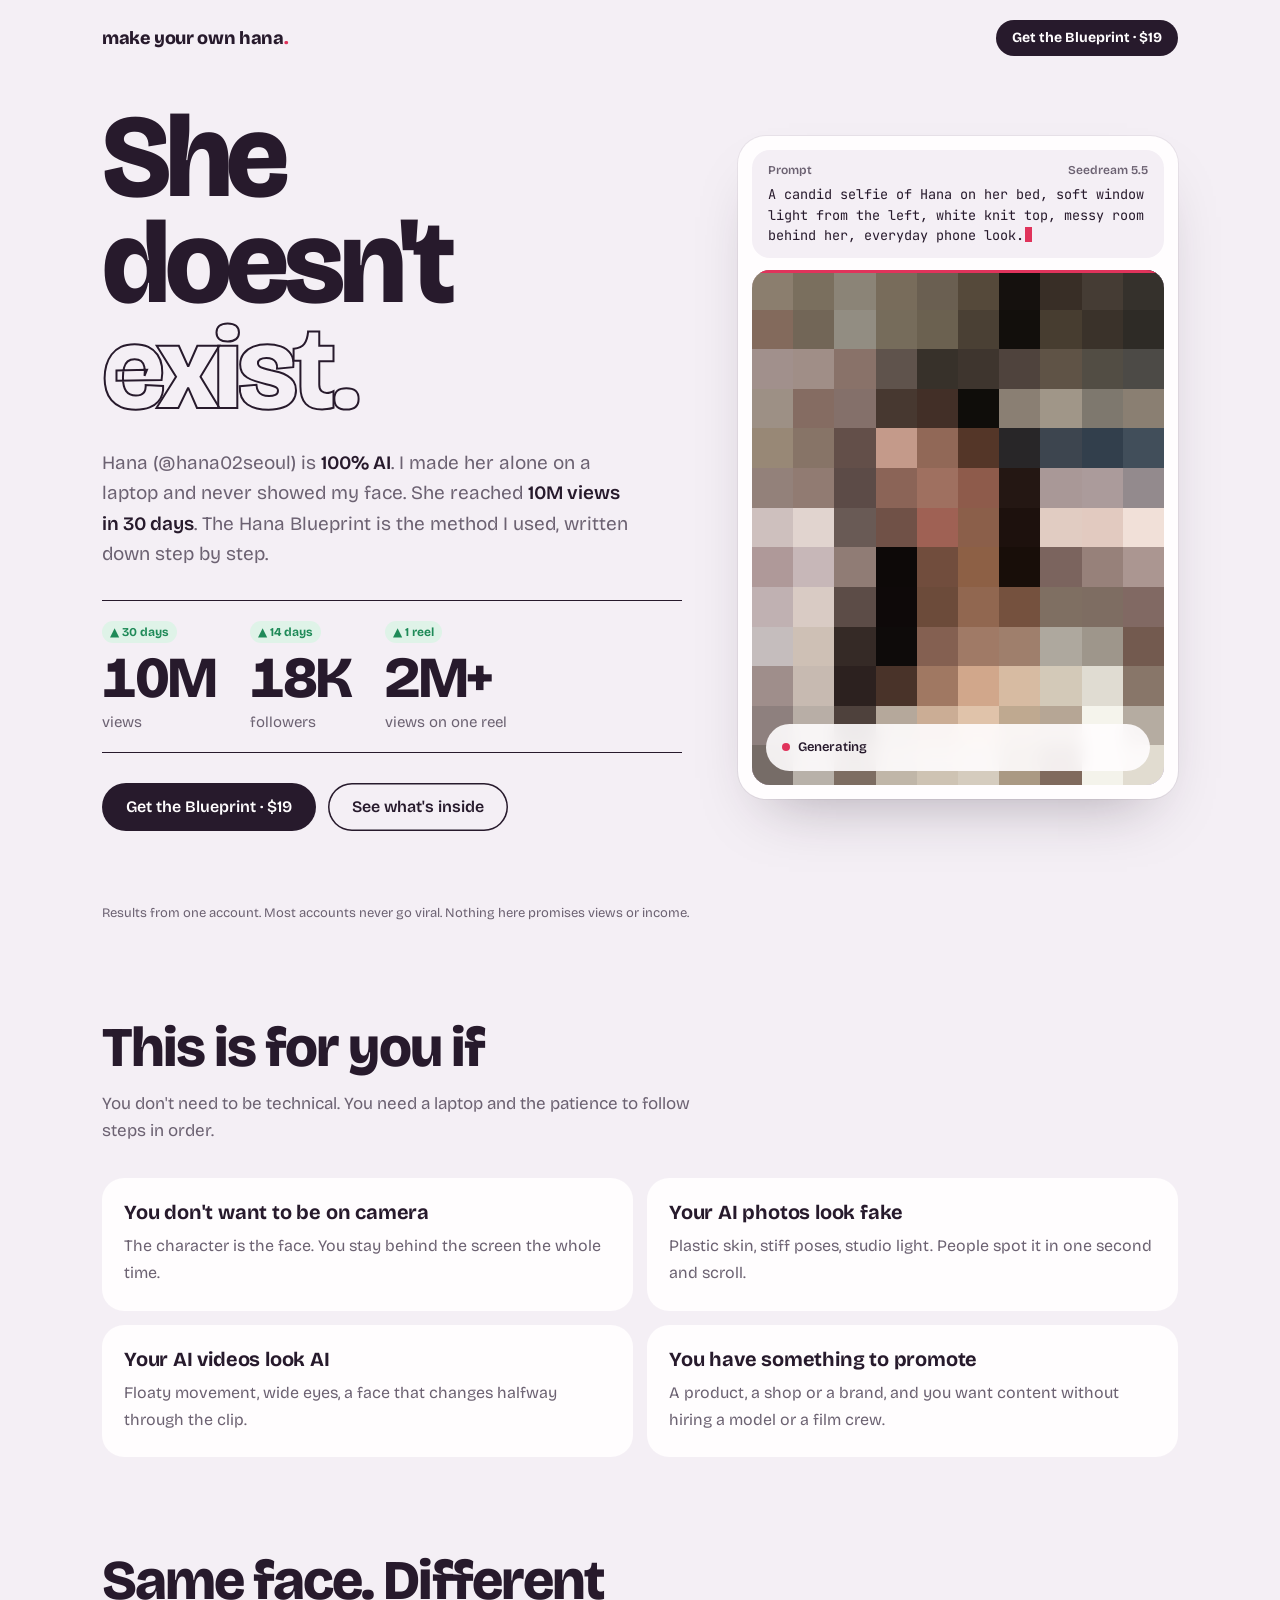
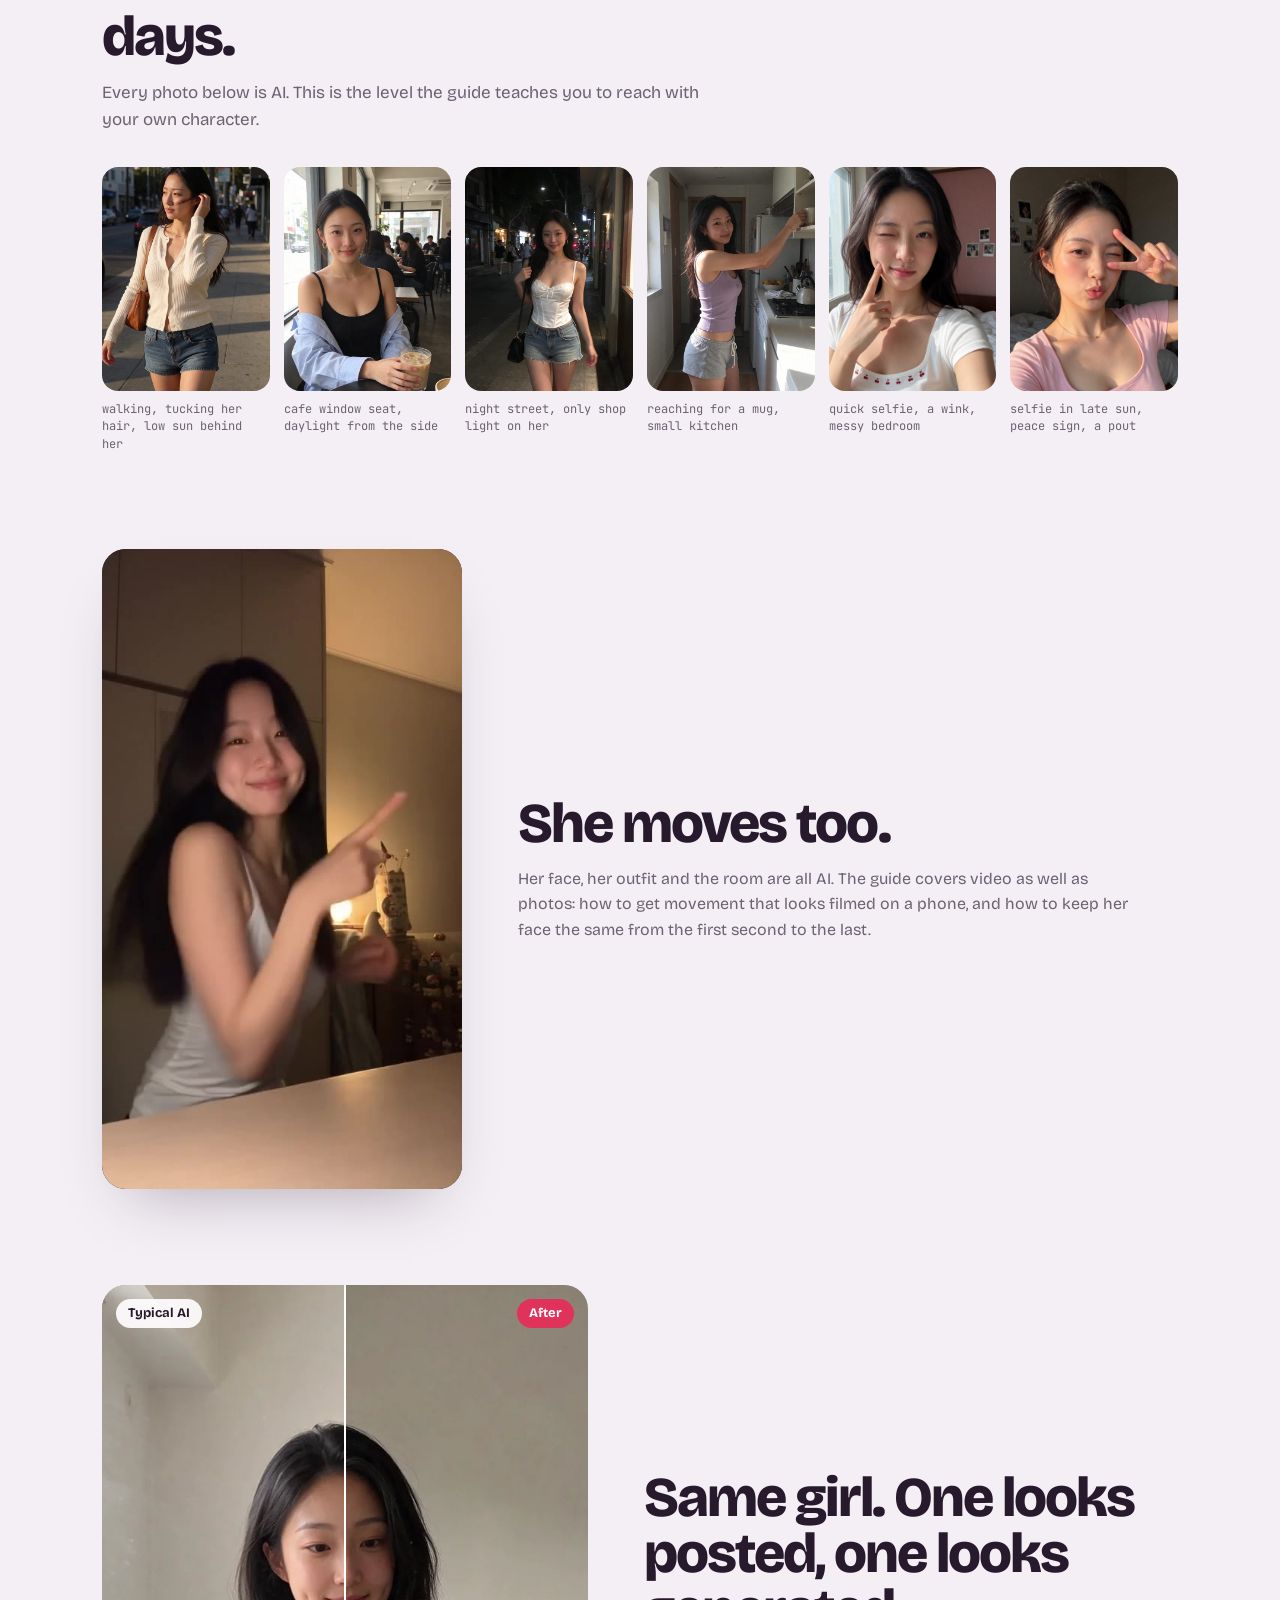
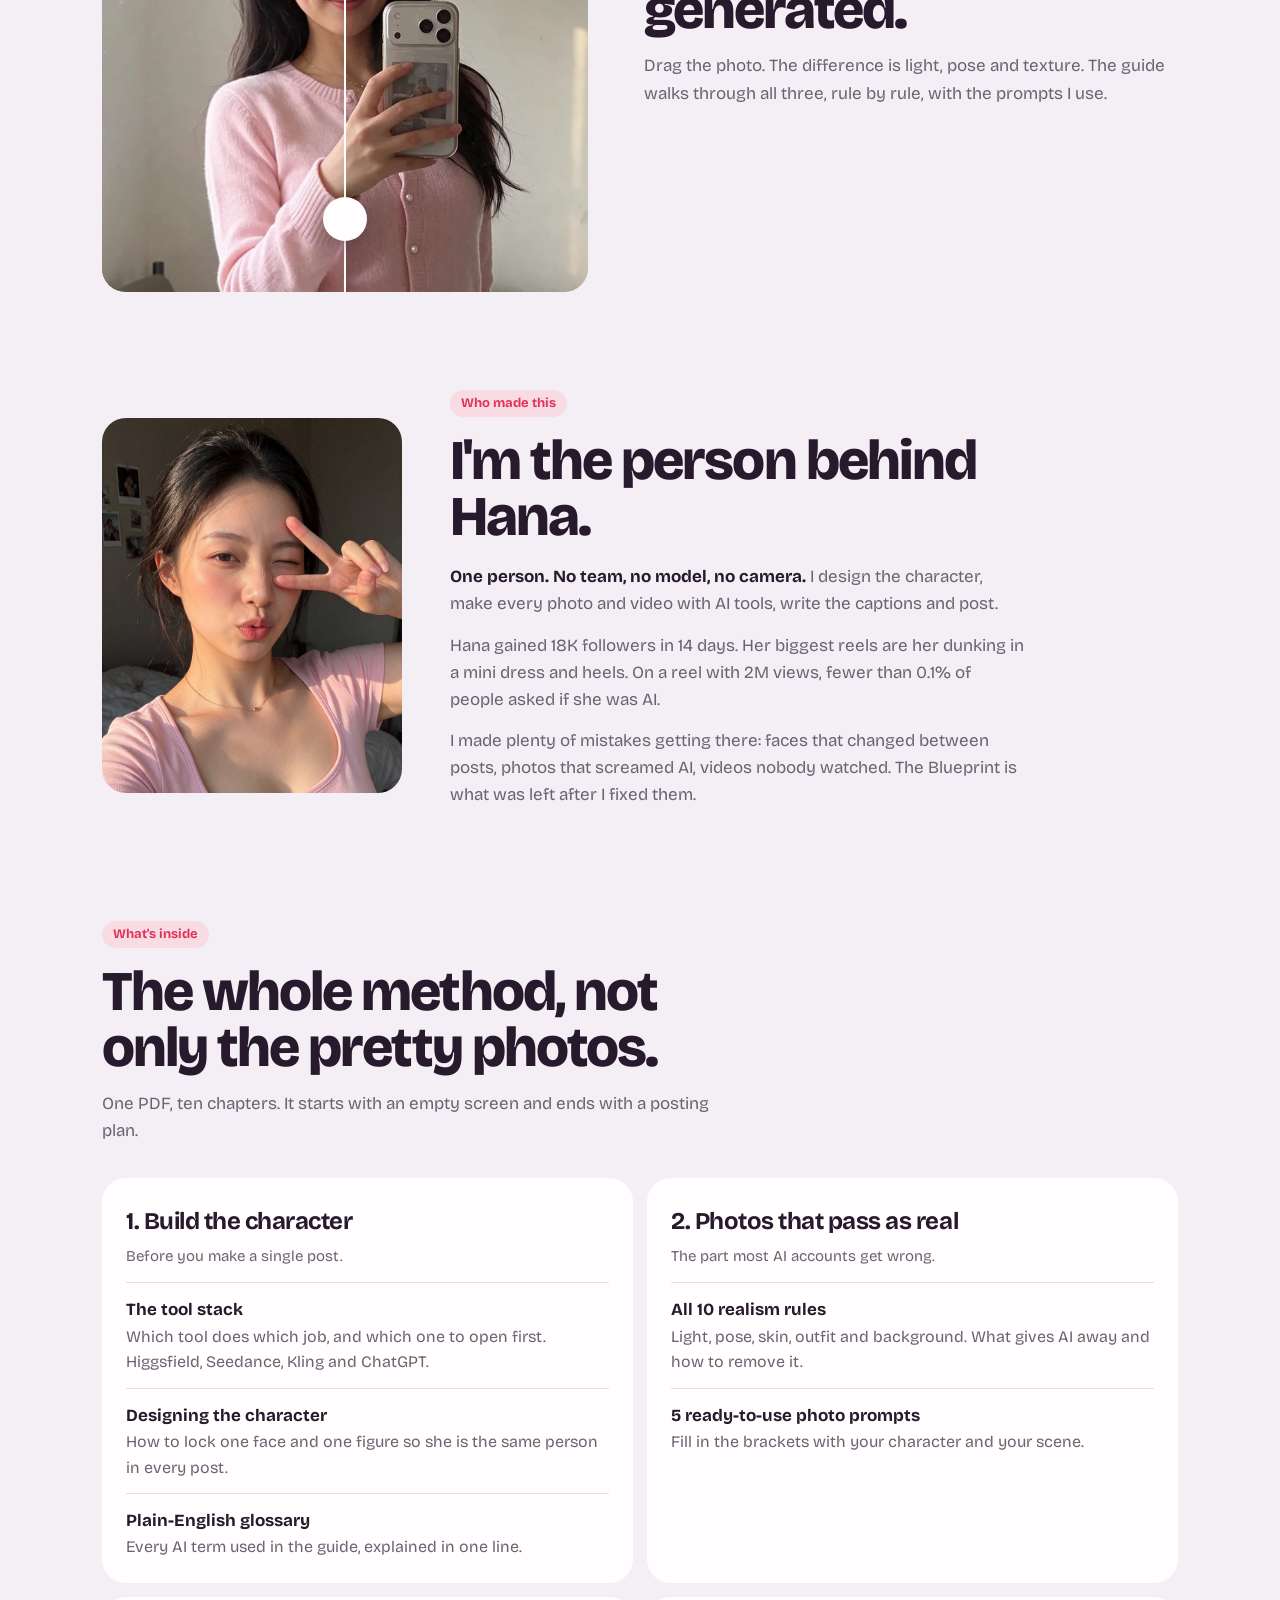
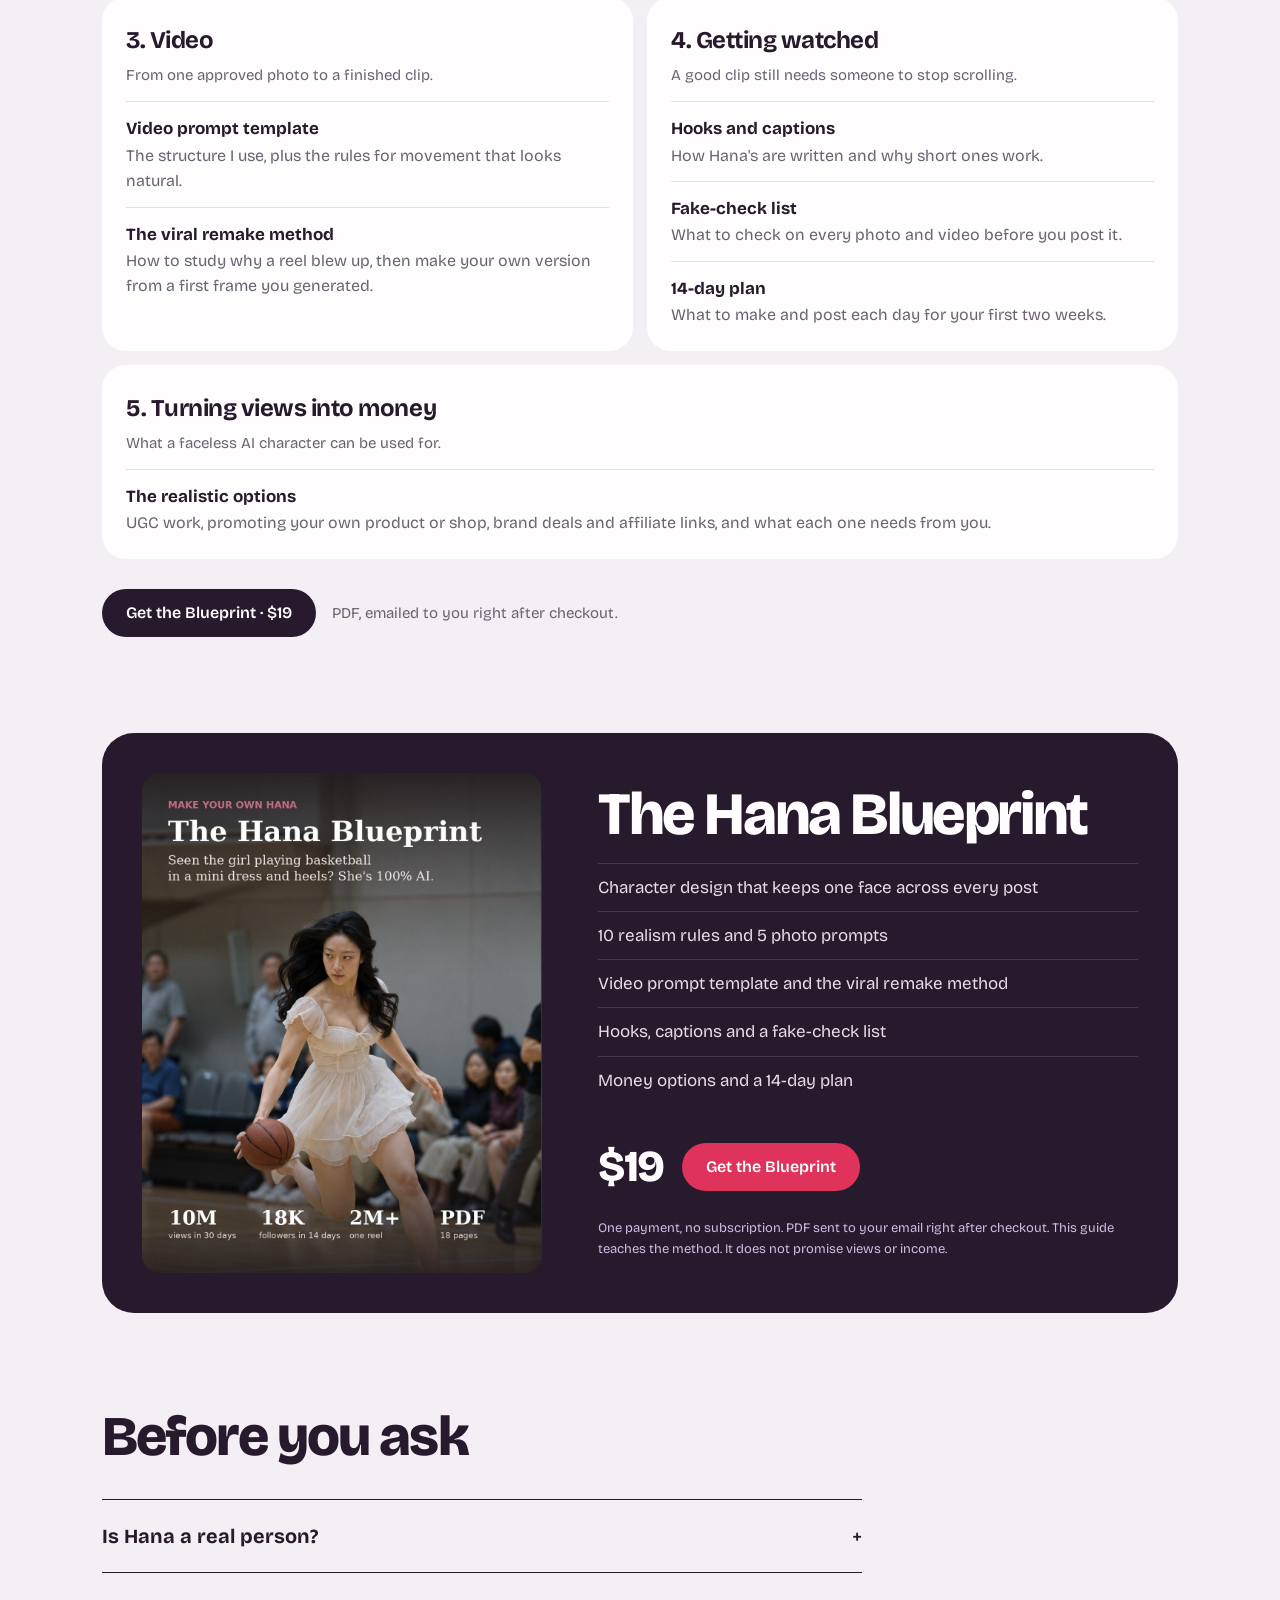
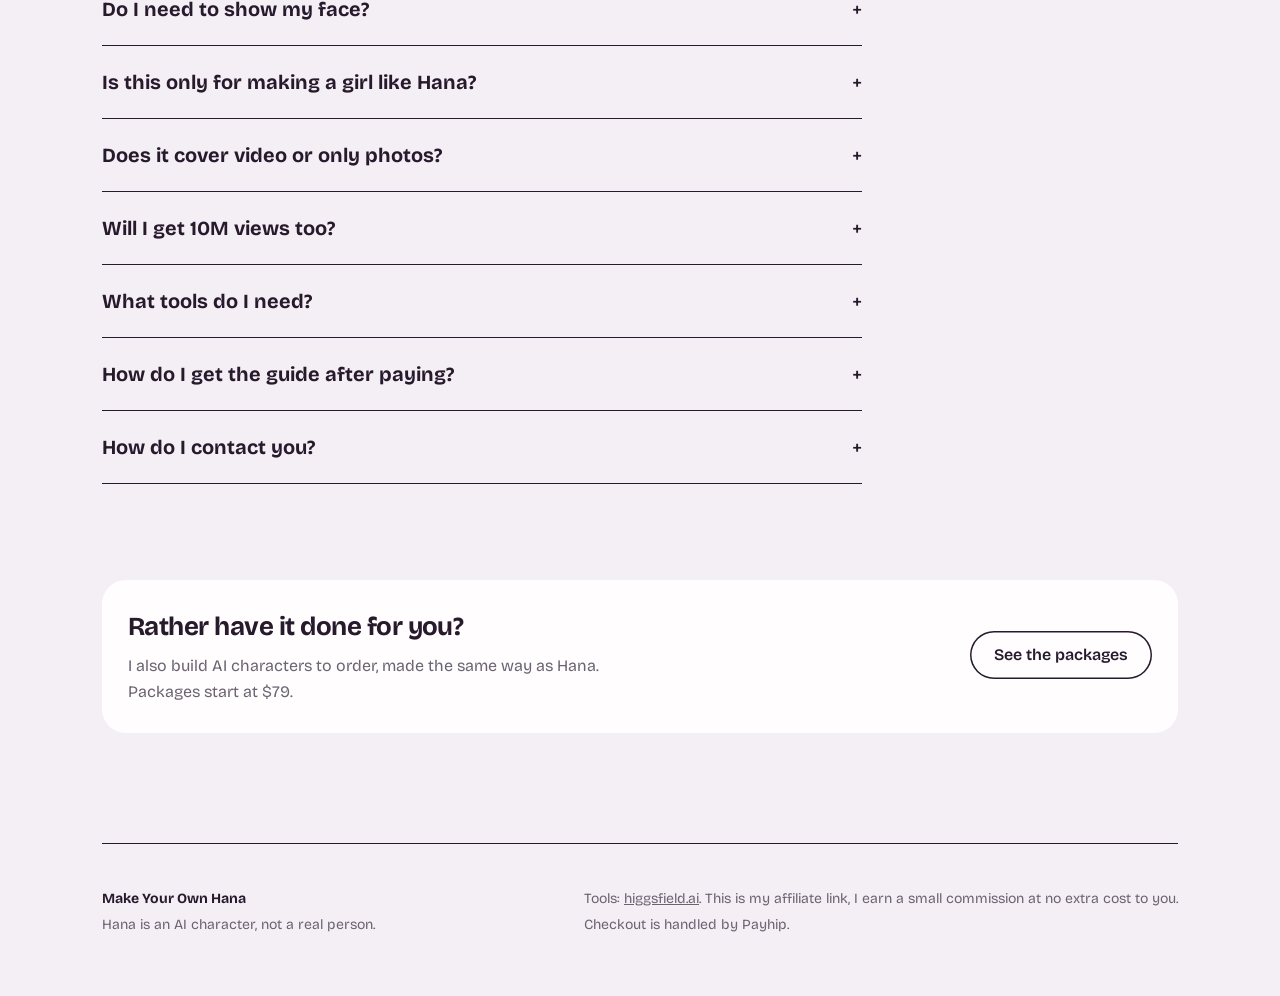
==== commit 0ae36c68: "Add count-up stats to hero Co-Authored-By: Claude Fable 5.2 <noreply@anthropic.com> Claude-Session: " ====
--- a/index.html
+++ b/index.html
@@ -13,7 +13,7 @@
 <link rel="preconnect" href="https://fonts.googleapis.com">
 <link rel="preconnect" href="https://fonts.gstatic.com" crossorigin>
 <link href="https://fonts.googleapis.com/css2?family=Bricolage+Grotesque:opsz,wght@12..96,400;12..96,500;12..96,700;12..96,800&family=JetBrains+Mono:wght@400;500&display=swap" rel="stylesheet">
-<link rel="stylesheet" href="style.css?v=2">
+<link rel="stylesheet" href="style.css?v=3">
 </head>
 <body>
 <div class="wrap">
@@ -27,6 +27,11 @@
     <div>
       <h1><span>She</span><span>doesn't</span><span class="ghost">exist.</span></h1>
       <p class="lede">Hana (@hana02seoul) is <b>100% AI</b>. I made her alone on a laptop and never showed my face. She reached <b>10M views in 30 days</b>. The Hana Blueprint is the method I used, written down step by step.</p>
+      <div class="live" id="live" aria-label="Hana's Instagram numbers">
+        <div class="stat"><span class="up">▲ 30 days</span><b class="num" data-to="10" data-dec="1" data-suf="M">10M</b><i>views</i></div>
+        <div class="stat"><span class="up">▲ 14 days</span><b class="num" data-to="18" data-dec="1" data-suf="K">18K</b><i>followers</i></div>
+        <div class="stat"><span class="up">▲ 1 reel</span><b class="num" data-to="2" data-dec="1" data-suf="M+">2M+</b><i>views on one reel</i></div>
+      </div>
       <div class="ctas">
         <a class="btn btn-main" href="https://payhip.com/b/Blaw1">Get the Blueprint · $19</a>
         <a class="btn btn-line" href="#inside">See what's inside</a>
@@ -47,12 +52,7 @@
     </div>
   </header>
 
-  <div class="proof">
-    <p><strong>10M</strong> views in 30 days</p>
-    <p><strong>18K</strong> followers in 14 days</p>
-    <p><strong>2M+</strong> on a single reel</p>
-    <small>Results from one account. Most accounts never go viral. Nothing here promises views or income.</small>
-  </div>
+  <p class="fine">Results from one account. Most accounts never go viral. Nothing here promises views or income.</p>
 
   <section class="sec">
     <div class="sec-head">
@@ -229,6 +229,6 @@
 
 </div>
 <div class="stick"><span>The Hana Blueprint · $19</span><a href="https://payhip.com/b/Blaw1">Get it</a></div>
-<script src="site.js?v=2"></script>
+<script src="site.js?v=3"></script>
 </body>
 </html>
--- a/style.css
+++ b/style.css
@@ -200,3 +200,17 @@
 
 .nav .pill{white-space:nowrap}
 @media (max-width:900px){.nav .pill{font-size:13px;padding:10px 13px}}
+
+/* live counters */
+.live{display:grid;grid-template-columns:repeat(3,auto);justify-content:start;gap:10px 34px;margin:0 0 30px;padding:20px 0;border-top:1.5px solid var(--plum);border-bottom:1.5px solid var(--plum)}
+.stat{display:flex;flex-direction:column;gap:6px;min-width:0}
+.stat .num{font-size:clamp(34px,5.4vw,58px);font-weight:800;letter-spacing:-.04em;line-height:1;font-variant-numeric:tabular-nums}
+.stat i{font-style:normal;color:var(--slate);font-size:15px;line-height:1.3}
+.stat .up{align-self:flex-start;font:700 12px/1 var(--sans);color:#1f8a58;background:#dff3e8;padding:5px 8px;border-radius:999px}
+.live.run .up{animation:pop .5s ease both}
+.live.run .stat:nth-child(2) .up{animation-delay:.15s}
+.live.run .stat:nth-child(3) .up{animation-delay:.3s}
+@keyframes pop{from{opacity:0;transform:translateY(6px)}to{opacity:1;transform:none}}
+.fine{margin:0;color:var(--slate);font-size:13px}
+@media (max-width:900px){.live{gap:10px 18px}.stat .num{font-size:clamp(28px,9vw,40px)}.stat i{font-size:13px}}
+@media (prefers-reduced-motion:reduce){.live.run .up{animation:none}}
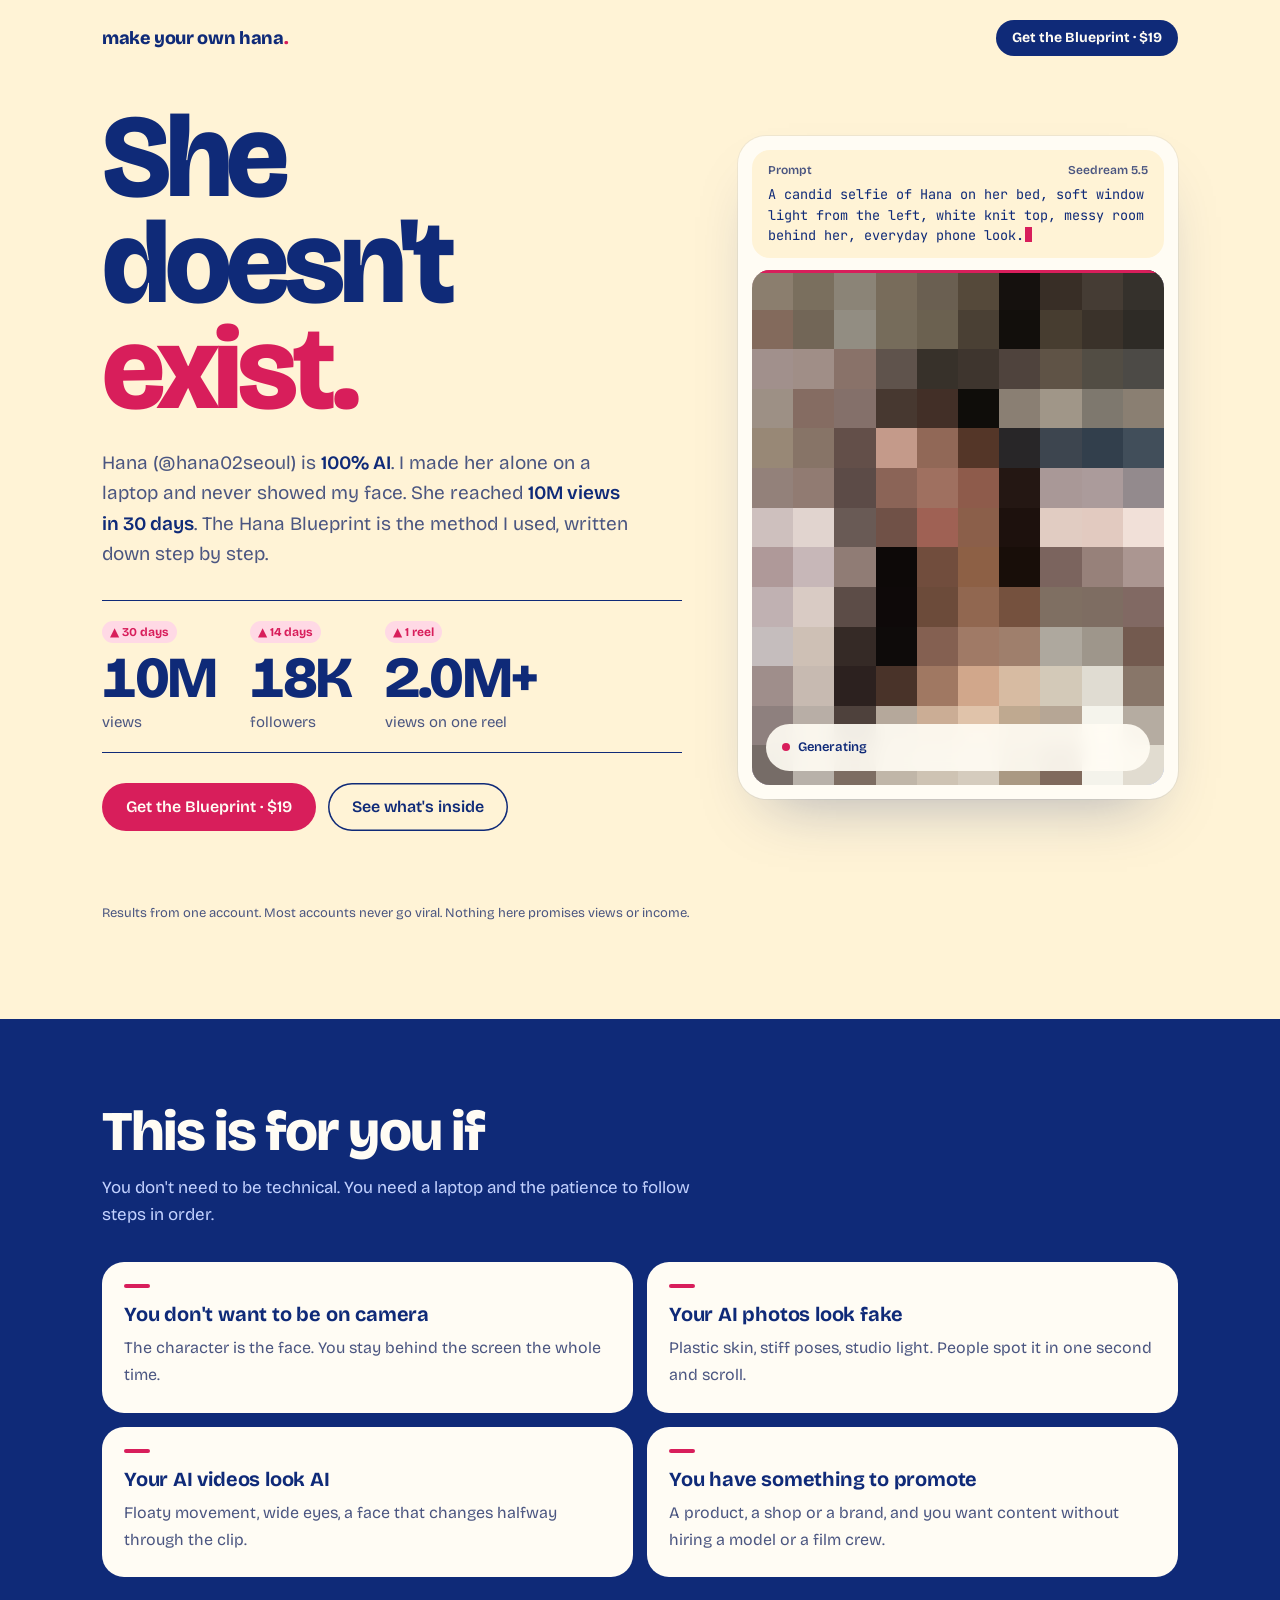
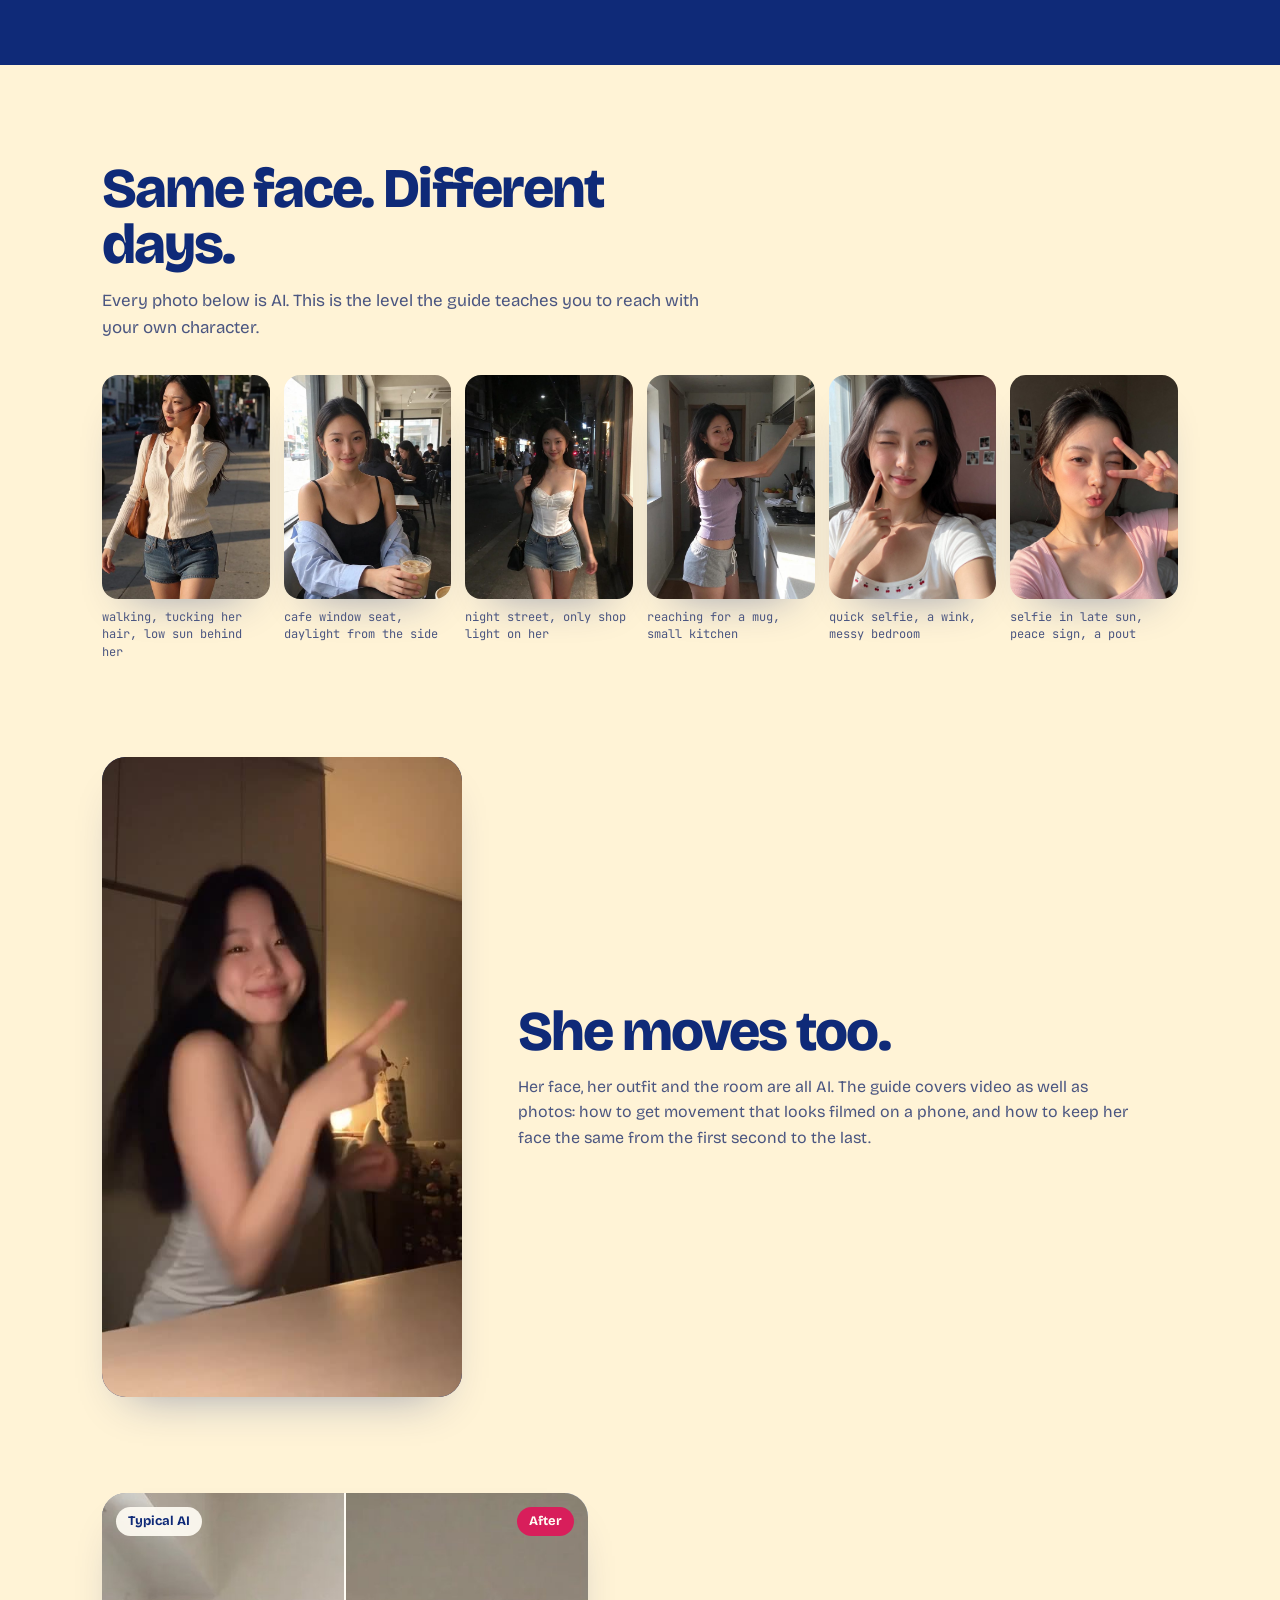
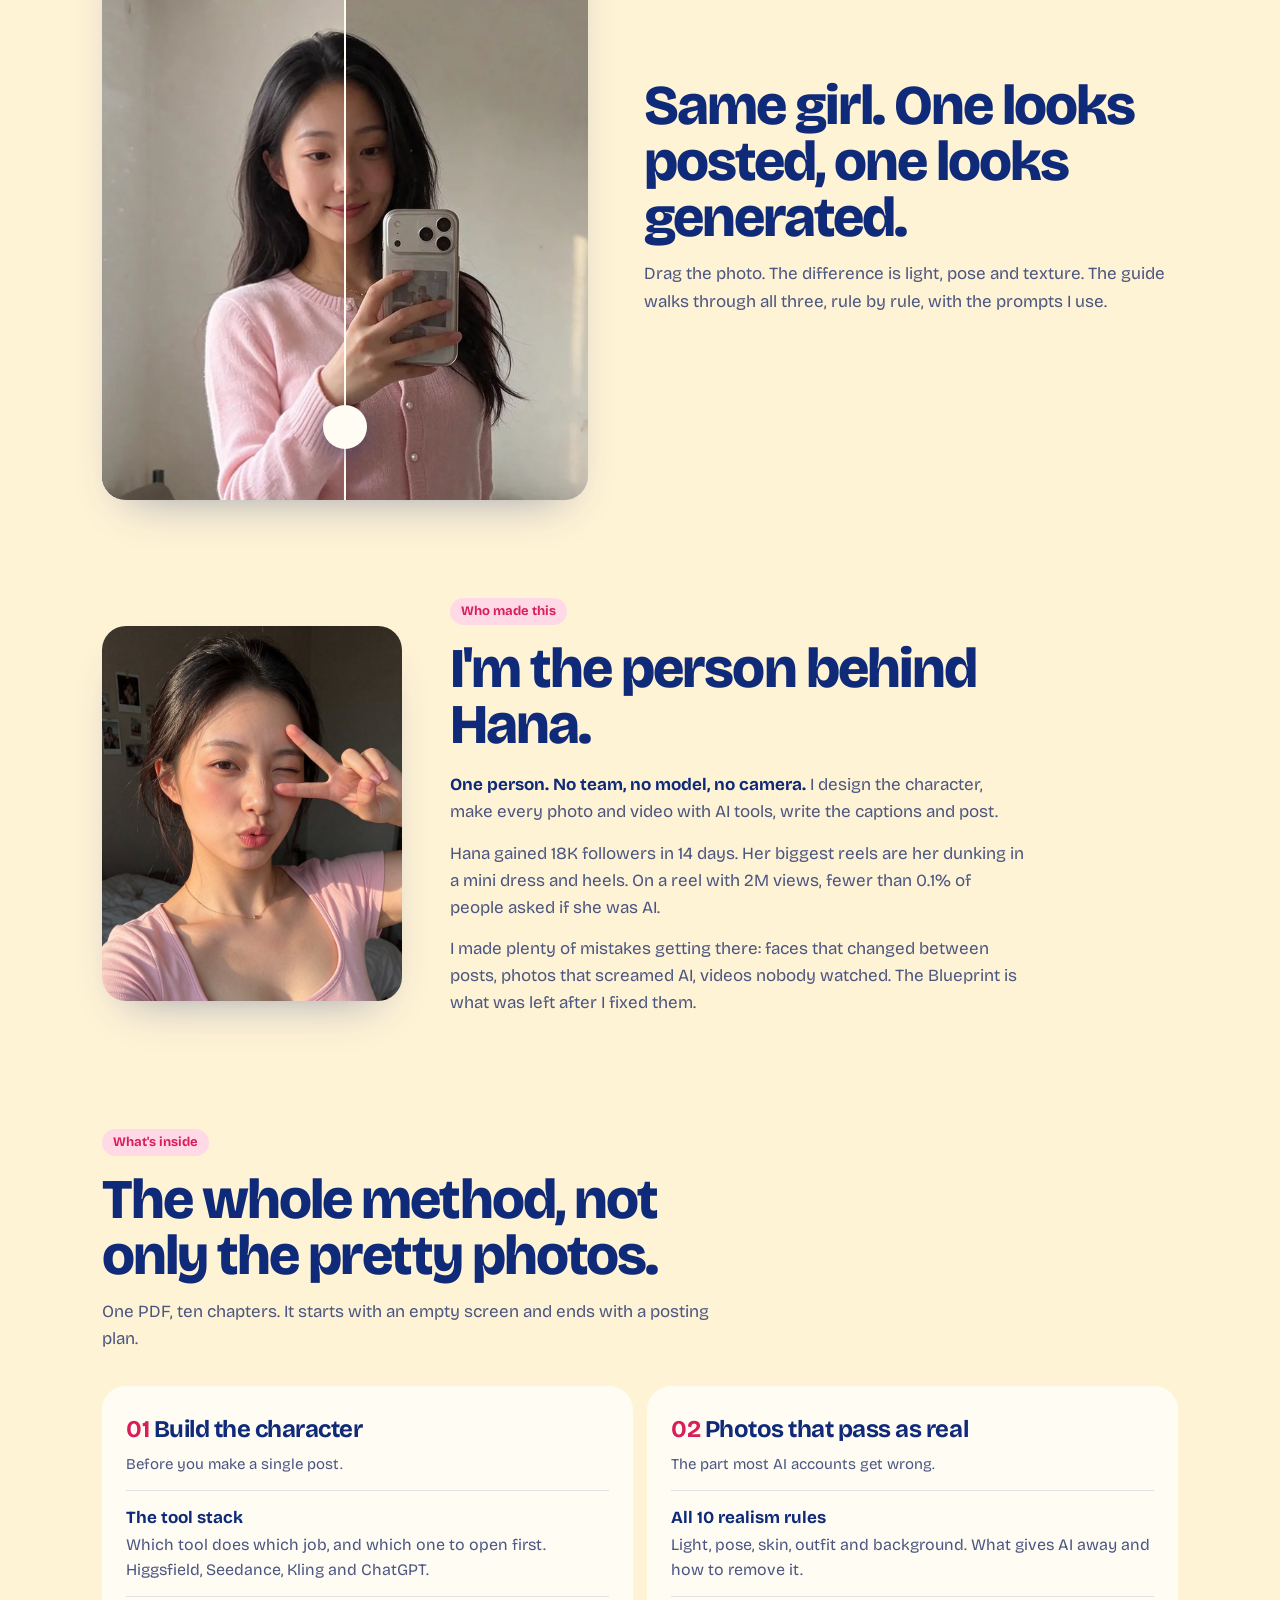
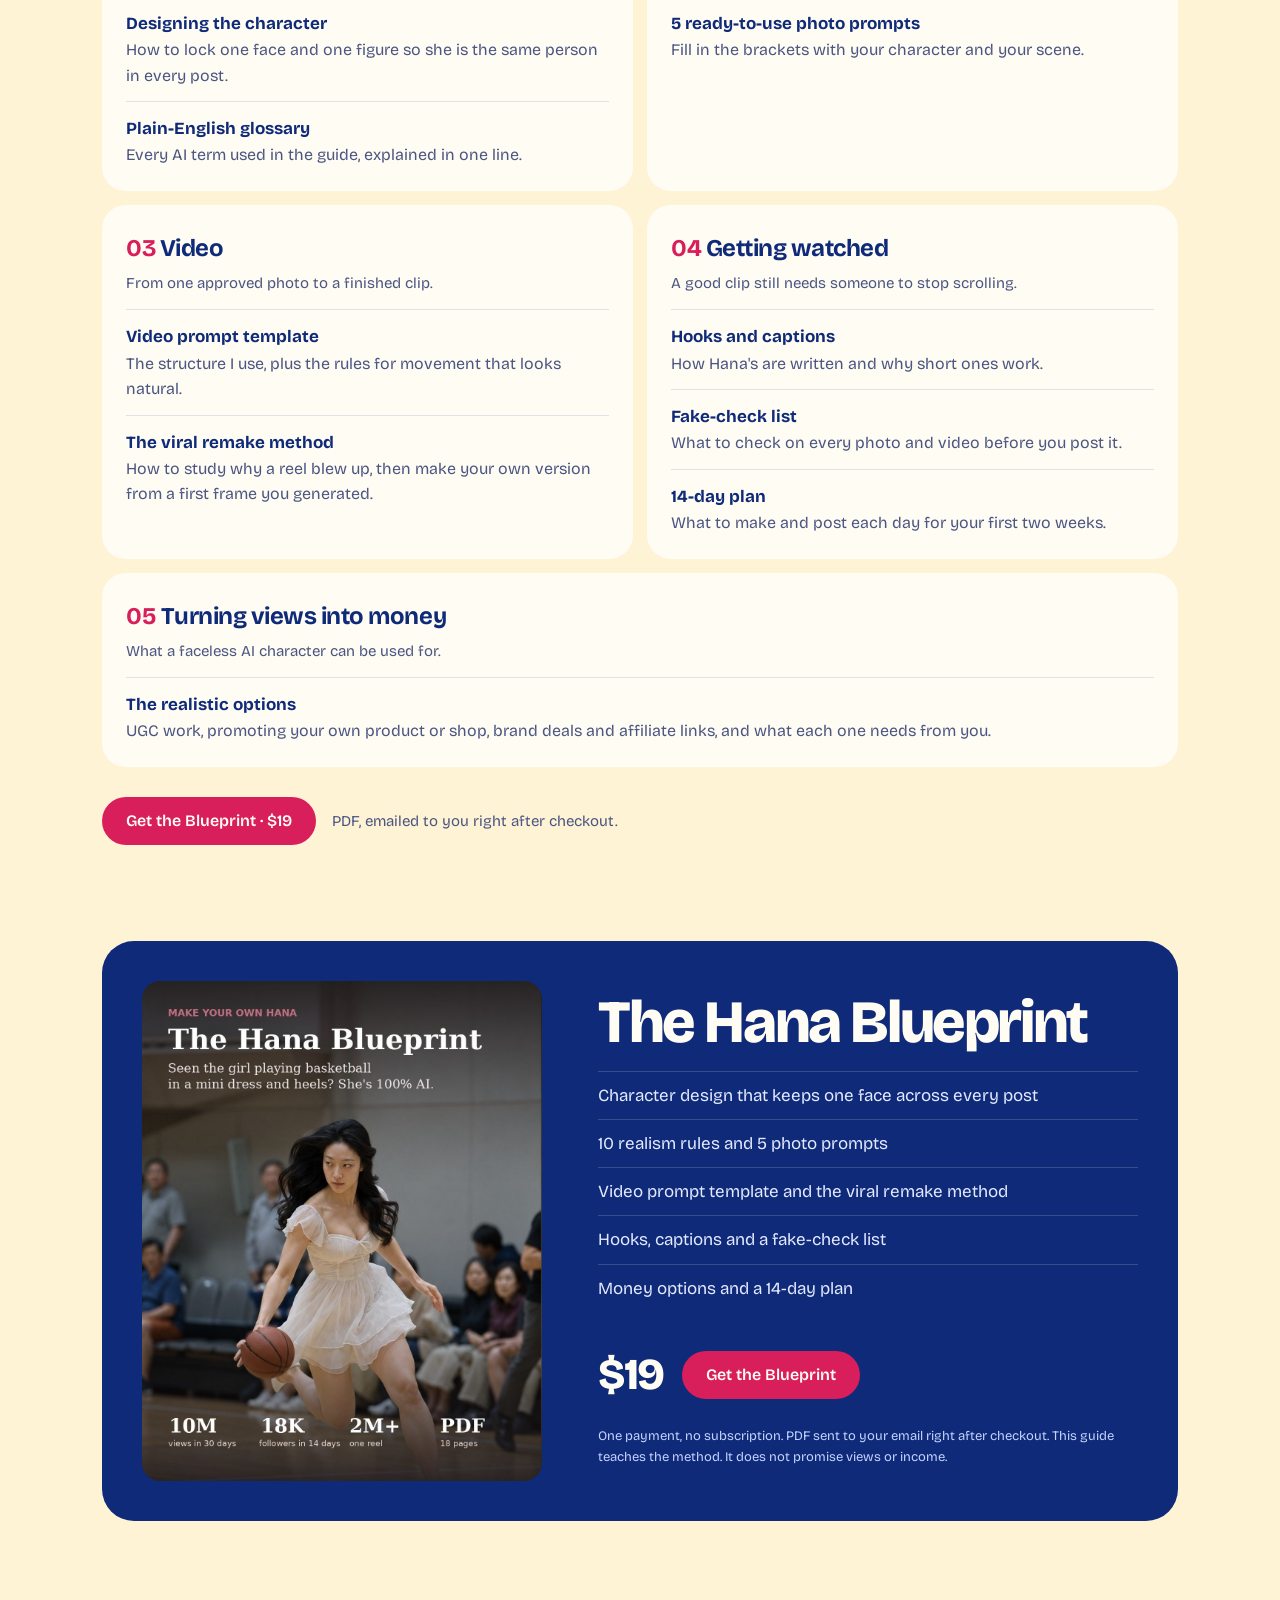
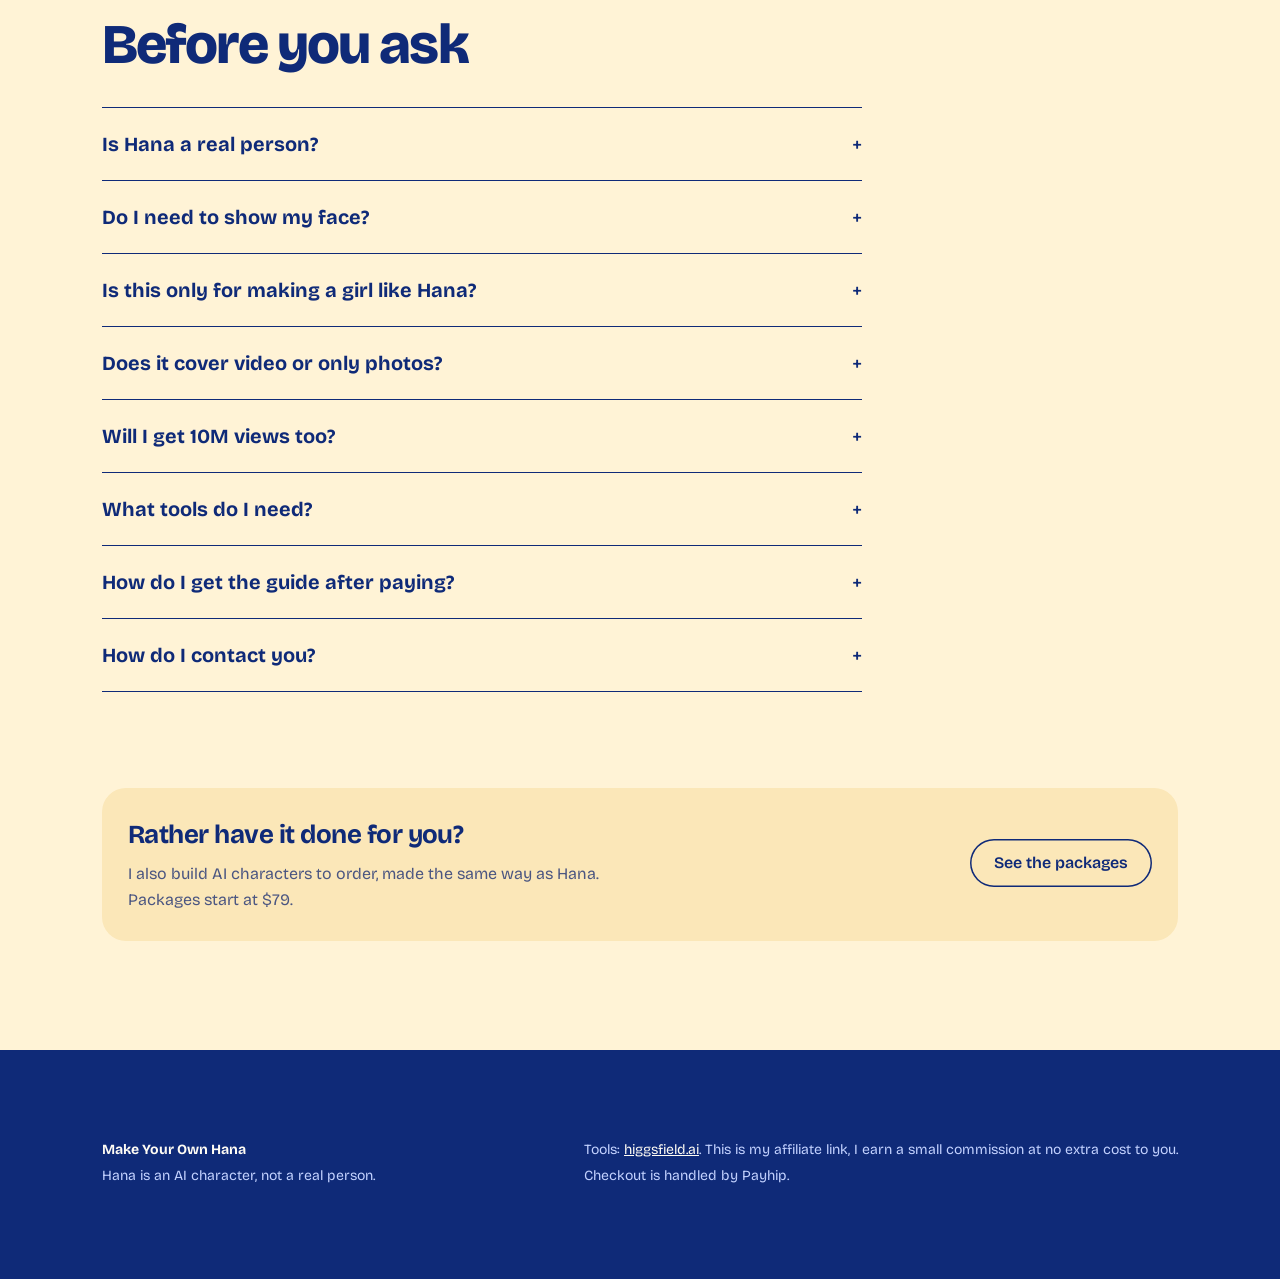
==== commit c2cb7342: "Recolour site with a 60/30/10 system: cream, sapphire, rose Co-Authored-By: Claude Opus 5.5 <noreply" ====
--- a/index.html
+++ b/index.html
@@ -9,11 +9,11 @@
 <meta property="og:description" content="One person, one laptop, never on camera. 10M views in 30 days. The method is in The Hana Blueprint.">
 <meta property="og:image" content="https://makeyourownhana.github.io/assets/hana-og-v2.jpg">
 <meta property="og:type" content="website">
-<meta name="theme-color" content="#f4eff5">
+<meta name="theme-color" content="#fff3d6">
 <link rel="preconnect" href="https://fonts.googleapis.com">
 <link rel="preconnect" href="https://fonts.gstatic.com" crossorigin>
 <link href="https://fonts.googleapis.com/css2?family=Bricolage+Grotesque:opsz,wght@12..96,400;12..96,500;12..96,700;12..96,800&family=JetBrains+Mono:wght@400;500&display=swap" rel="stylesheet">
-<link rel="stylesheet" href="style.css?v=3">
+<link rel="stylesheet" href="style.css?v=6">
 </head>
 <body>
 <div class="wrap">
@@ -54,7 +54,7 @@
 
   <p class="fine">Results from one account. Most accounts never go viral. Nothing here promises views or income.</p>
 
-  <section class="sec">
+  <section class="sec band">
     <div class="sec-head">
       <h2>This is for you if</h2>
       <p>You don't need to be technical. You need a laptop and the patience to follow steps in order.</p>
@@ -129,7 +129,7 @@
     </div>
     <div class="inside">
       <div class="part">
-        <h3>1. Build the character</h3>
+        <h3><em>01</em> Build the character</h3>
         <p>Before you make a single post.</p>
         <ul>
           <li><b>The tool stack</b>Which tool does which job, and which one to open first. Higgsfield, Seedance, Kling and ChatGPT.</li>
@@ -138,7 +138,7 @@
         </ul>
       </div>
       <div class="part">
-        <h3>2. Photos that pass as real</h3>
+        <h3><em>02</em> Photos that pass as real</h3>
         <p>The part most AI accounts get wrong.</p>
         <ul>
           <li><b>All 10 realism rules</b>Light, pose, skin, outfit and background. What gives AI away and how to remove it.</li>
@@ -146,7 +146,7 @@
         </ul>
       </div>
       <div class="part">
-        <h3>3. Video</h3>
+        <h3><em>03</em> Video</h3>
         <p>From one approved photo to a finished clip.</p>
         <ul>
           <li><b>Video prompt template</b>The structure I use, plus the rules for movement that looks natural.</li>
@@ -154,7 +154,7 @@
         </ul>
       </div>
       <div class="part">
-        <h3>4. Getting watched</h3>
+        <h3><em>04</em> Getting watched</h3>
         <p>A good clip still needs someone to stop scrolling.</p>
         <ul>
           <li><b>Hooks and captions</b>How Hana's are written and why short ones work.</li>
@@ -163,7 +163,7 @@
         </ul>
       </div>
       <div class="part wide">
-        <h3>5. Turning views into money</h3>
+        <h3><em>05</em> Turning views into money</h3>
         <p>What a faceless AI character can be used for.</p>
         <ul>
           <li><b>The realistic options</b>UGC work, promoting your own product or shop, brand deals and affiliate links, and what each one needs from you.</li>
@@ -216,7 +216,7 @@
     </div>
   </section>
 
-  <footer>
+  <footer class="band">
     <div>
       <p><b>Make Your Own Hana</b></p>
       <p>Hana is an AI character, not a real person.</p>
@@ -229,6 +229,6 @@
 
 </div>
 <div class="stick"><span>The Hana Blueprint · $19</span><a href="https://payhip.com/b/Blaw1">Get it</a></div>
-<script src="site.js?v=3"></script>
+<script src="site.js?v=4"></script>
 </body>
 </html>
--- a/style.css
+++ b/style.css
@@ -1,6 +1,6 @@
 :root{
-  --pearl:#f4eff5; --plum:#271a2c; --cherry:#e0335b; --lilac:#cdbde6; --petal:#f9dbe4; --slate:#6c6272;
-  --white:#fffdfe;
+  --pearl:#fff3d6; --plum:#0f2a78; --cherry:#d81e5b; --lilac:#c3d2ff; --petal:#ffd9e5; --slate:#4b5681;
+  --white:#fffcf4; --cream2:#fbe7b8;
   --sans:"Bricolage Grotesque",system-ui,sans-serif; --mono:"JetBrains Mono",ui-monospace,monospace;
 }
 *{box-sizing:border-box}
@@ -28,13 +28,13 @@
 .hero{display:grid;grid-template-columns:1fr 440px;gap:56px;align-items:center;padding:28px 0 72px}
 .hero h1{font-size:clamp(56px,9.2vw,124px);font-weight:800;line-height:.9;letter-spacing:-.045em;margin:0 0 26px}
 .hero h1 span{display:block}
-.hero h1 .ghost{color:transparent;-webkit-text-stroke:2px var(--plum)}
+.hero h1 .ghost{color:var(--cherry)}
 .lede{font-size:19px;color:var(--slate);max-width:28em;margin:0 0 30px}
 .lede b{color:var(--plum);font-weight:600}
 .ctas{display:flex;gap:12px;flex-wrap:wrap}
 
 /* generator card */
-.gen{background:var(--white);border-radius:28px;padding:14px;box-shadow:0 30px 60px -30px rgba(39,26,44,.35),0 0 0 1px rgba(39,26,44,.06)}
+.gen{background:var(--white);border-radius:28px;padding:14px;box-shadow:0 30px 60px -30px rgba(15,42,120,.35),0 0 0 1px rgba(15,42,120,.06)}
 .gen-prompt{background:var(--pearl);border-radius:18px;padding:14px 16px 12px;font:13.5px/1.55 var(--mono);color:var(--plum);min-height:108px}
 .gen-prompt .who{font:600 12px/1 var(--sans);color:var(--slate);margin-bottom:8px;display:flex;justify-content:space-between}
 .caret{display:inline-block;width:7px;height:15px;background:var(--cherry);vertical-align:-2px;margin-left:1px;animation:blink 1s steps(1) infinite}
@@ -42,7 +42,7 @@
 .gen-frame{position:relative;margin-top:12px;border-radius:18px;overflow:hidden;aspect-ratio:4/5;background:linear-gradient(135deg,var(--petal),var(--lilac))}
 .gen-frame canvas,.gen-frame img{position:absolute;inset:0;width:100%;height:100%;object-fit:cover}
 .gen-frame canvas{image-rendering:pixelated;background:linear-gradient(135deg,var(--petal),var(--lilac))}
-.gen-bar{position:absolute;left:14px;right:14px;bottom:14px;display:flex;justify-content:space-between;align-items:center;background:rgba(255,253,254,.9);backdrop-filter:blur(8px);border-radius:999px;padding:8px 8px 8px 16px;font:600 13px/1 var(--sans)}
+.gen-bar{position:absolute;left:14px;right:14px;bottom:14px;display:flex;justify-content:space-between;align-items:center;background:rgba(255,252,244,.92);backdrop-filter:blur(8px);border-radius:999px;padding:8px 8px 8px 16px;font:600 13px/1 var(--sans)}
 .gen-bar .dot{width:8px;height:8px;border-radius:50%;background:var(--cherry);display:inline-block;margin-right:8px}
 .gen-bar.done .dot{background:#2fae73}
 .again{font:600 13px/1 var(--sans);border:0;background:var(--plum);color:var(--white);border-radius:999px;padding:9px 14px;cursor:pointer;visibility:hidden}
@@ -69,7 +69,7 @@
 
 /* video */
 .vid-wrap{display:grid;grid-template-columns:360px 1fr;gap:56px;align-items:center}
-.vid{border-radius:24px;overflow:hidden;aspect-ratio:9/16;background:var(--plum);box-shadow:0 30px 60px -30px rgba(39,26,44,.35)}
+.vid{border-radius:24px;overflow:hidden;aspect-ratio:9/16;background:var(--plum);box-shadow:0 30px 60px -30px rgba(15,42,120,.35)}
 .vid video{display:block;width:100%;height:100%;object-fit:cover}
 .vid-note{color:var(--slate);font-size:16px;margin:0}
 
@@ -83,10 +83,10 @@
 /* rules */
 .rules{display:grid;grid-template-columns:repeat(3,1fr);gap:0;border-top:1.5px solid var(--plum)}
 .rule{padding:24px 24px 26px 0}
-.rule+.rule{padding-left:24px;border-left:1px solid rgba(39,26,44,.15)}
+.rule+.rule{padding-left:24px;border-left:1px solid rgba(15,42,120,.15)}
 .rule h3{margin:0 0 8px;font-size:22px;letter-spacing:-.02em}
 .rule p{margin:0;color:var(--slate);font-size:16px}
-.prompt{background:var(--plum);color:#f3e9f2;border-radius:22px;margin-top:28px;overflow:hidden}
+.prompt{background:var(--plum);color:#eef2ff;border-radius:22px;margin-top:28px;overflow:hidden}
 .prompt-head{display:flex;justify-content:space-between;align-items:center;padding:14px 16px 14px 22px;font-size:14px;color:var(--lilac)}
 .copy{font:600 14px/1 var(--sans);background:var(--petal);color:var(--plum);border:0;border-radius:999px;padding:10px 16px;cursor:pointer}
 .prompt pre{margin:0;padding:4px 22px 24px;white-space:pre-wrap;font:14px/1.7 var(--mono)}
@@ -97,8 +97,8 @@
 .ba img{position:absolute;inset:0;width:100%;height:100%;object-fit:cover;object-position:50% 18%}
 .ba .before{clip-path:inset(0 calc(100% - var(--x,50%)) 0 0)}
 .ba .handle{position:absolute;top:0;bottom:0;left:var(--x,50%);width:2px;background:var(--white);transform:translateX(-1px)}
-.ba .handle::after{content:"";position:absolute;top:88%;left:50%;width:44px;height:44px;margin:-22px 0 0 -22px;border-radius:50%;background:var(--white);box-shadow:0 6px 20px rgba(39,26,44,.3)}
-.ba .tag{position:absolute;top:14px;font:700 13px/1 var(--sans);background:rgba(255,253,254,.92);padding:8px 12px;border-radius:999px}
+.ba .handle::after{content:"";position:absolute;top:88%;left:50%;width:44px;height:44px;margin:-22px 0 0 -22px;border-radius:50%;background:var(--white);box-shadow:0 6px 20px rgba(15,42,120,.3)}
+.ba .tag{position:absolute;top:14px;font:700 13px/1 var(--sans);background:rgba(255,252,244,.92);padding:8px 12px;border-radius:999px}
 .ba .tag.l{left:14px}.ba .tag.r{right:14px;background:var(--cherry);color:var(--white)}
 .ba input{position:absolute;inset:0;width:100%;height:100%;opacity:0;cursor:ew-resize;margin:0}
 
@@ -107,7 +107,7 @@
 .offer img{border-radius:18px;width:100%}
 .offer h2{font-size:clamp(36px,5vw,60px);font-weight:800;letter-spacing:-.04em;line-height:.95;margin:0 0 20px}
 .offer ul{margin:0 0 28px;padding:0;list-style:none}
-.offer li{padding:10px 0;border-top:1px solid rgba(255,255,255,.14);color:#e6dbe8}
+.offer li{padding:10px 0;border-top:1px solid rgba(255,255,255,.16);color:#e3e9ff}
 .buy{display:flex;align-items:center;gap:18px;flex-wrap:wrap}
 .price{font-size:44px;font-weight:800;letter-spacing:-.03em}
 .offer .btn-main{background:var(--cherry)}
@@ -150,7 +150,7 @@
   .vid{max-width:360px}
   .steps{grid-template-columns:1fr}
   .rules{grid-template-columns:1fr}
-  .rule,.rule+.rule{padding:20px 0;border-left:0;border-top:1px solid rgba(39,26,44,.15)}
+  .rule,.rule+.rule{padding:20px 0;border-left:0;border-top:1px solid rgba(15,42,120,.15)}
   .rule:first-child{border-top:0}
   .ba-wrap,.offer{grid-template-columns:1fr;gap:28px}
   .offer{padding:22px;border-radius:26px}
@@ -181,7 +181,7 @@
 .part h3{margin:0 0 4px;font-size:24px;letter-spacing:-.02em}
 .part>p{margin:0 0 14px;color:var(--slate);font-size:15px}
 .part ul{list-style:none;margin:0;padding:0}
-.part li{padding:13px 0;border-top:1px solid rgba(39,26,44,.12);font-size:16px;color:var(--slate)}
+.part li{padding:13px 0;border-top:1px solid rgba(15,42,120,.12);font-size:16px;color:var(--slate)}
 .part li b{display:block;color:var(--plum);font-size:17px}
 .midcta{margin-top:30px;display:flex;align-items:center;gap:16px;flex-wrap:wrap}
 .midcta span{color:var(--slate);font-size:15px}
@@ -193,7 +193,7 @@
   .for,.inside{grid-template-columns:1fr}
   .about{grid-template-columns:1fr;gap:24px}
   .about img{max-width:300px}
-  .stick{display:flex;position:fixed;left:10px;right:10px;bottom:10px;z-index:20;justify-content:space-between;align-items:center;gap:12px;background:var(--plum);color:var(--white);border-radius:999px;padding:8px 8px 8px 20px;font:700 15px/1.2 var(--sans);box-shadow:0 14px 34px -10px rgba(39,26,44,.55)}
+  .stick{display:flex;position:fixed;left:10px;right:10px;bottom:10px;z-index:20;justify-content:space-between;align-items:center;gap:12px;background:var(--plum);color:var(--white);border-radius:999px;padding:8px 8px 8px 20px;font:700 15px/1.2 var(--sans);box-shadow:0 14px 34px -10px rgba(15,42,120,.55)}
   .stick a{background:var(--cherry);color:var(--white);text-decoration:none;border-radius:999px;padding:13px 18px;white-space:nowrap}
   footer{padding-bottom:110px}
 }
@@ -206,7 +206,7 @@
 .stat{display:flex;flex-direction:column;gap:6px;min-width:0}
 .stat .num{font-size:clamp(34px,5.4vw,58px);font-weight:800;letter-spacing:-.04em;line-height:1;font-variant-numeric:tabular-nums}
 .stat i{font-style:normal;color:var(--slate);font-size:15px;line-height:1.3}
-.stat .up{align-self:flex-start;font:700 12px/1 var(--sans);color:#1f8a58;background:#dff3e8;padding:5px 8px;border-radius:999px}
+.stat .up{align-self:flex-start;font:700 12px/1 var(--sans);color:var(--cherry);background:var(--petal);padding:5px 8px;border-radius:999px}
 .live.run .up{animation:pop .5s ease both}
 .live.run .stat:nth-child(2) .up{animation-delay:.15s}
 .live.run .stat:nth-child(3) .up{animation-delay:.3s}
@@ -214,3 +214,28 @@
 .fine{margin:0;color:var(--slate);font-size:13px}
 @media (max-width:900px){.live{gap:10px 18px}.stat .num{font-size:clamp(28px,9vw,40px)}.stat i{font-size:13px}}
 @media (prefers-reduced-motion:reduce){.live.run .up{animation:none}}
+
+/* v4: 60/30/10 colour system. cream 60, sapphire 30, rose 10 */
+.band{background:var(--plum);color:var(--white);box-shadow:0 0 0 100vmax var(--plum);clip-path:inset(0 -100vmax);padding:84px 0 88px;margin-top:96px}
+.band.sec{padding-top:84px}
+.band .sec-head h2{color:var(--white)}
+.band .sec-head p{color:var(--lilac)}
+.band .for div{background:var(--white);color:var(--plum)}
+.band .for b::before{content:"";display:block;width:26px;height:4px;border-radius:4px;background:var(--cherry);margin-bottom:14px}
+.part h3{color:var(--plum)}
+.part h3 em{font-style:normal;color:var(--cherry)}
+.shot img,.about img,.vid,.ba{box-shadow:0 22px 44px -26px rgba(15,42,120,.45)}
+.done{background:var(--cream2)}
+.faq summary:hover{color:var(--cherry)}
+.lede b{color:var(--plum)}
+.hl{background:linear-gradient(transparent 62%,var(--petal) 62%);padding:0 2px}
+footer.band{margin-top:110px;border-top:0;color:var(--lilac);display:flex}
+footer.band b{color:var(--white)}
+footer.band a{color:var(--white)}
+.stick{background:var(--plum)}
+@media (max-width:900px){.band{padding:64px 0 68px;margin-top:72px}.band.sec{padding-top:64px}footer.band{padding-bottom:110px}}
+.btn-main{background:var(--cherry);color:var(--white)}
+.btn-main:hover{background:var(--plum)}
+.gen-bar.done .dot{background:var(--plum)}
+.logo{white-space:nowrap}
+@media (max-width:420px){.logo{font-size:15px}.nav{gap:10px}}
